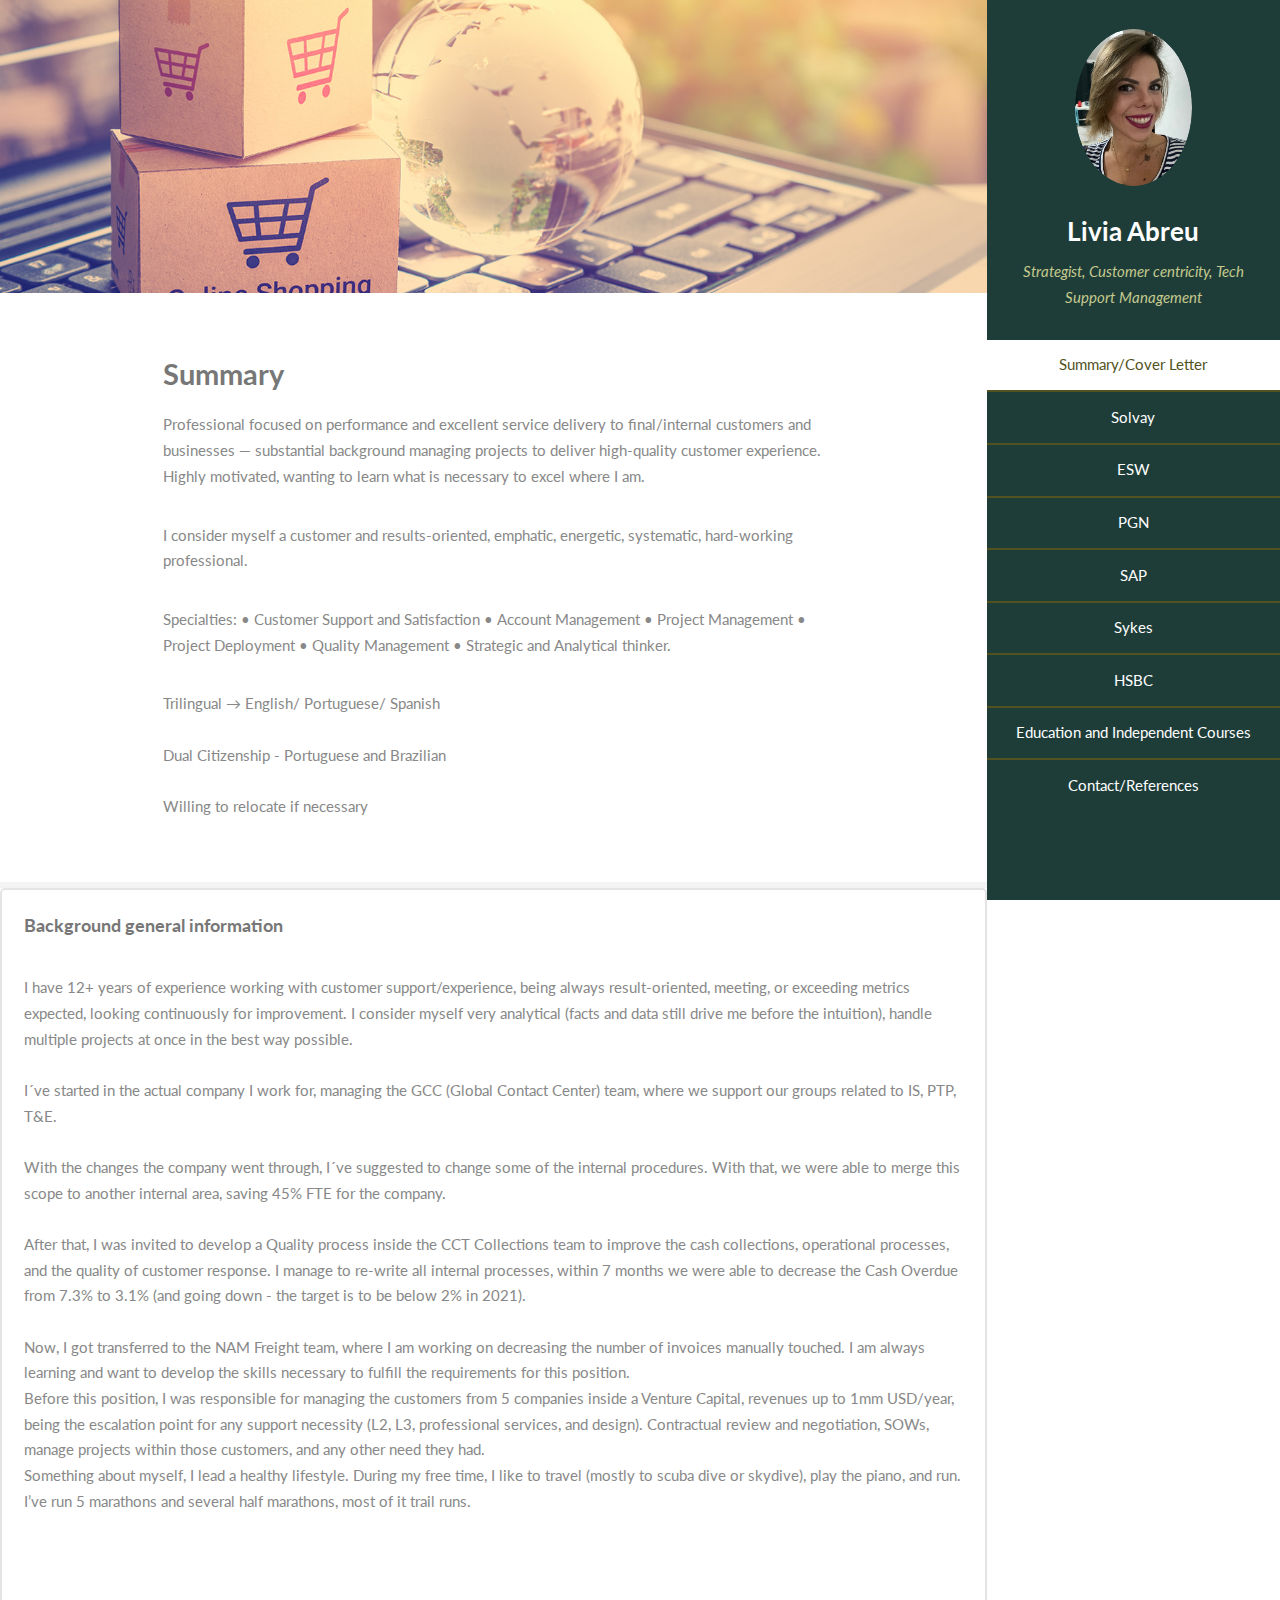
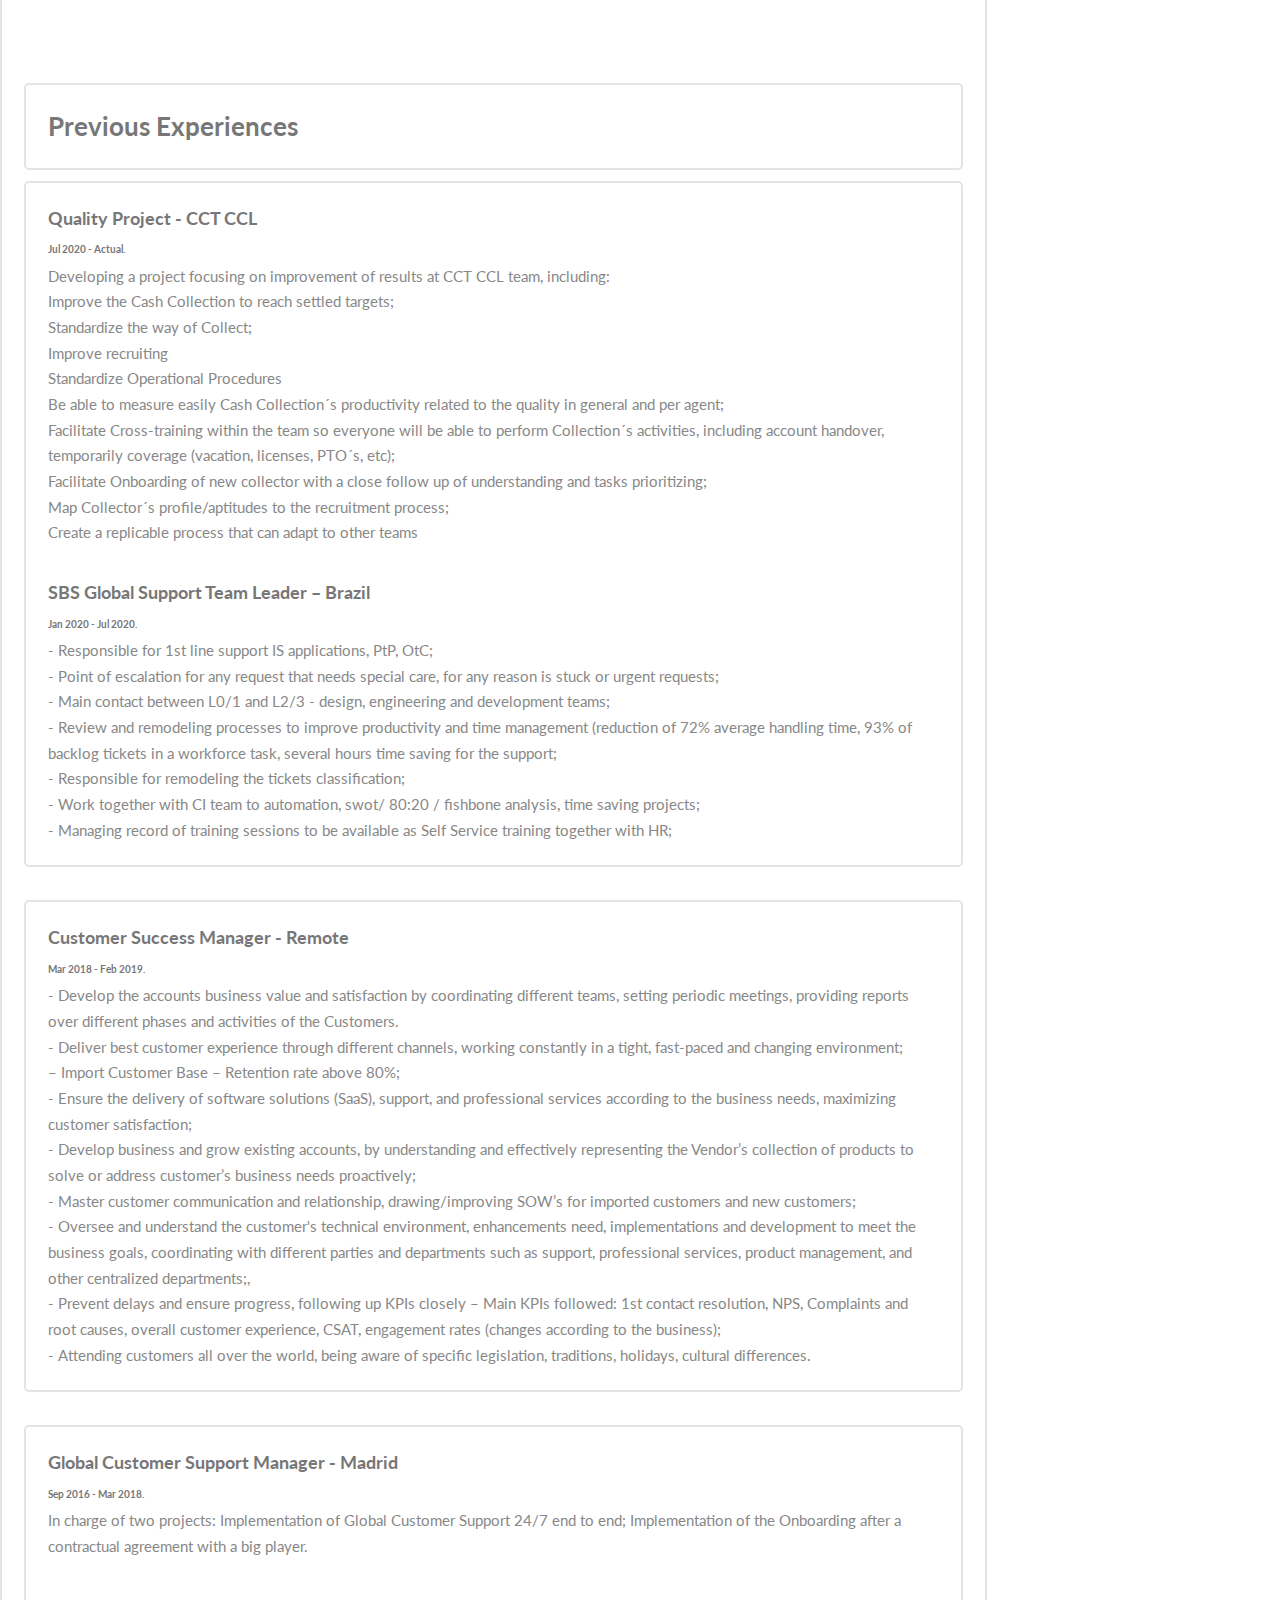
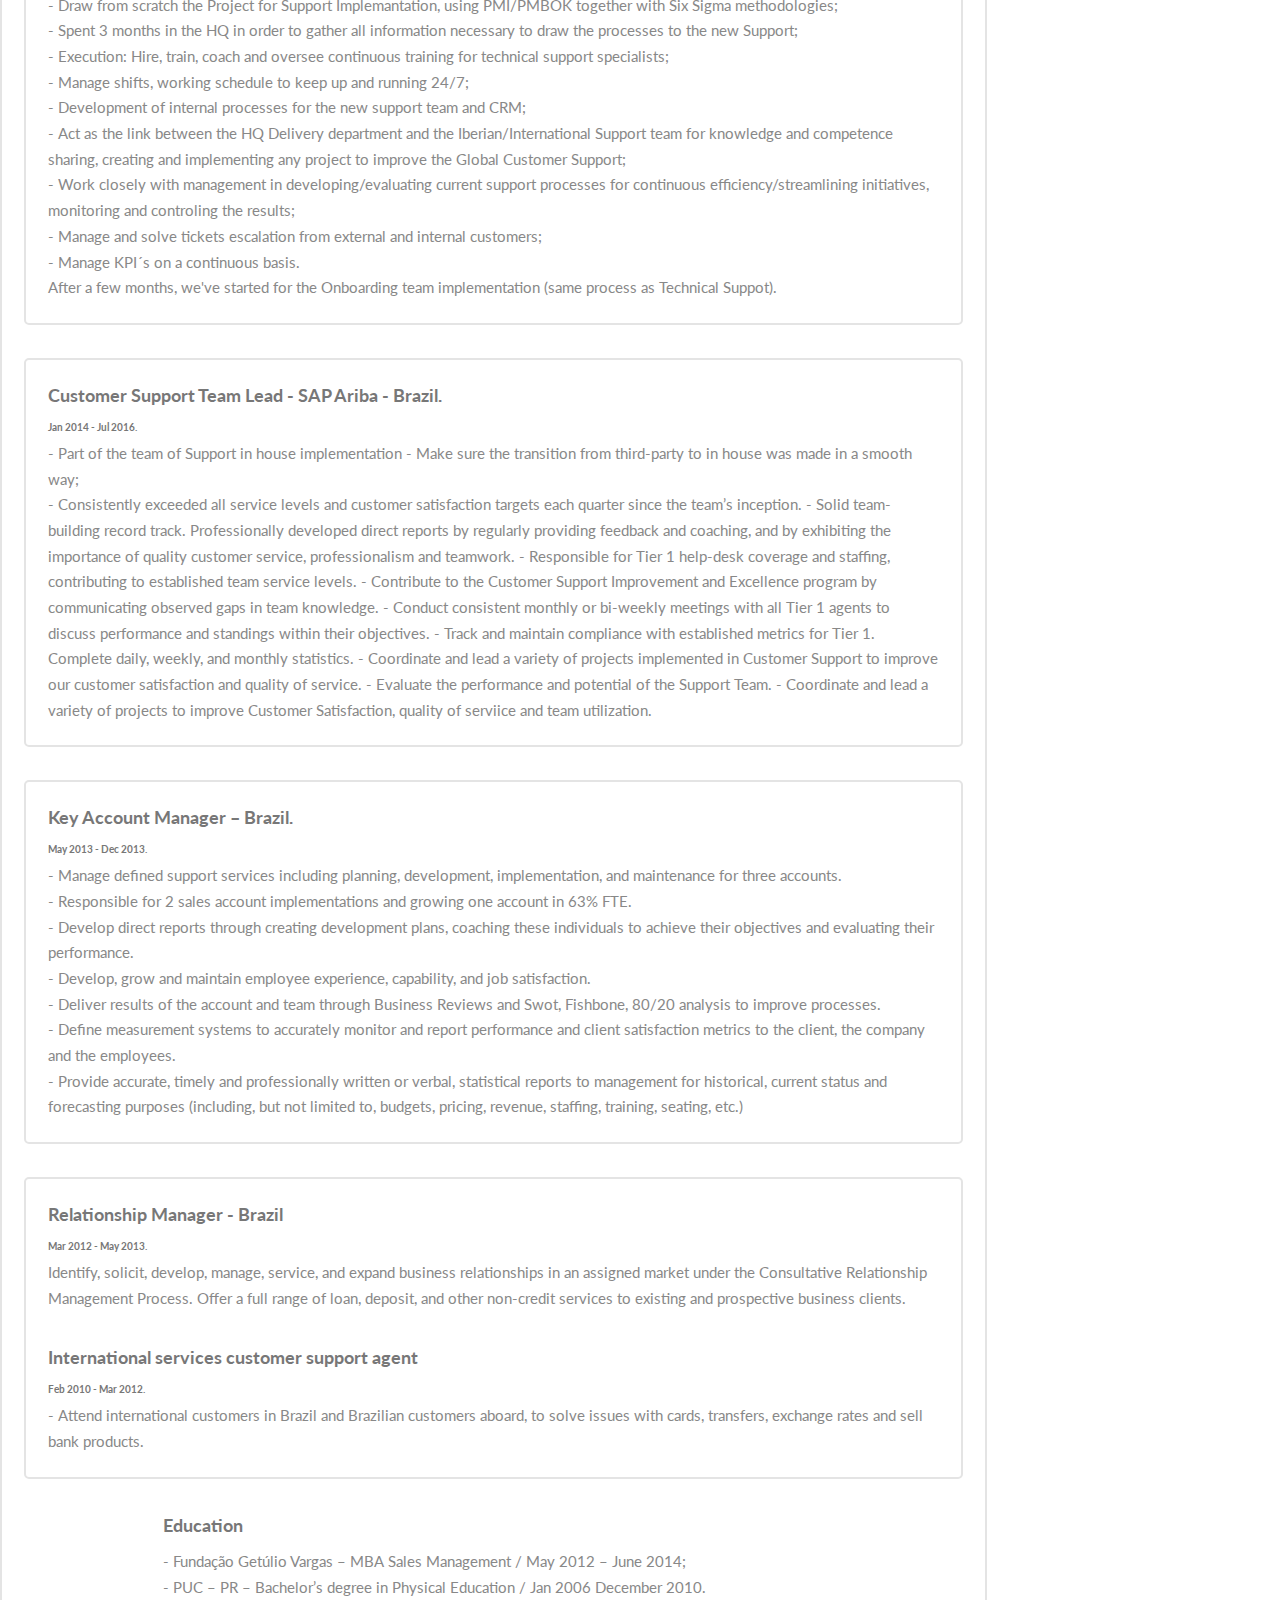
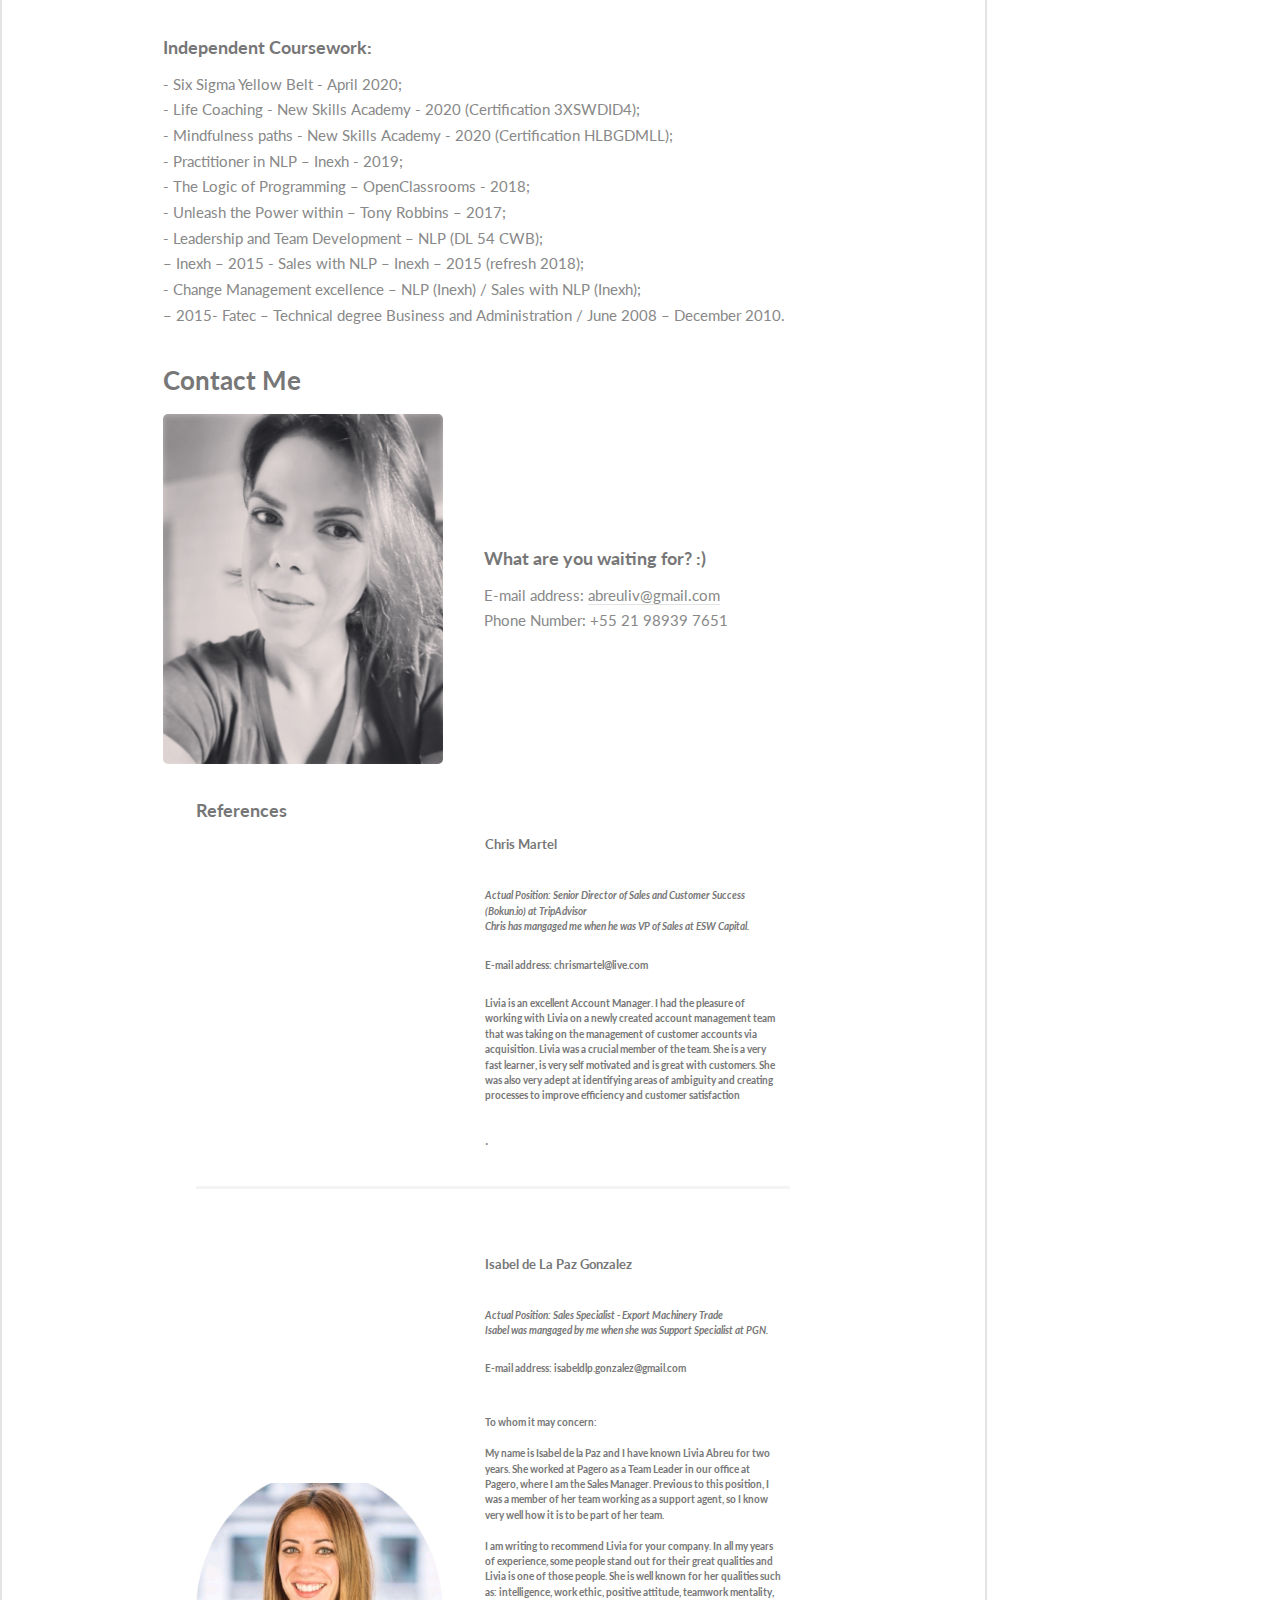
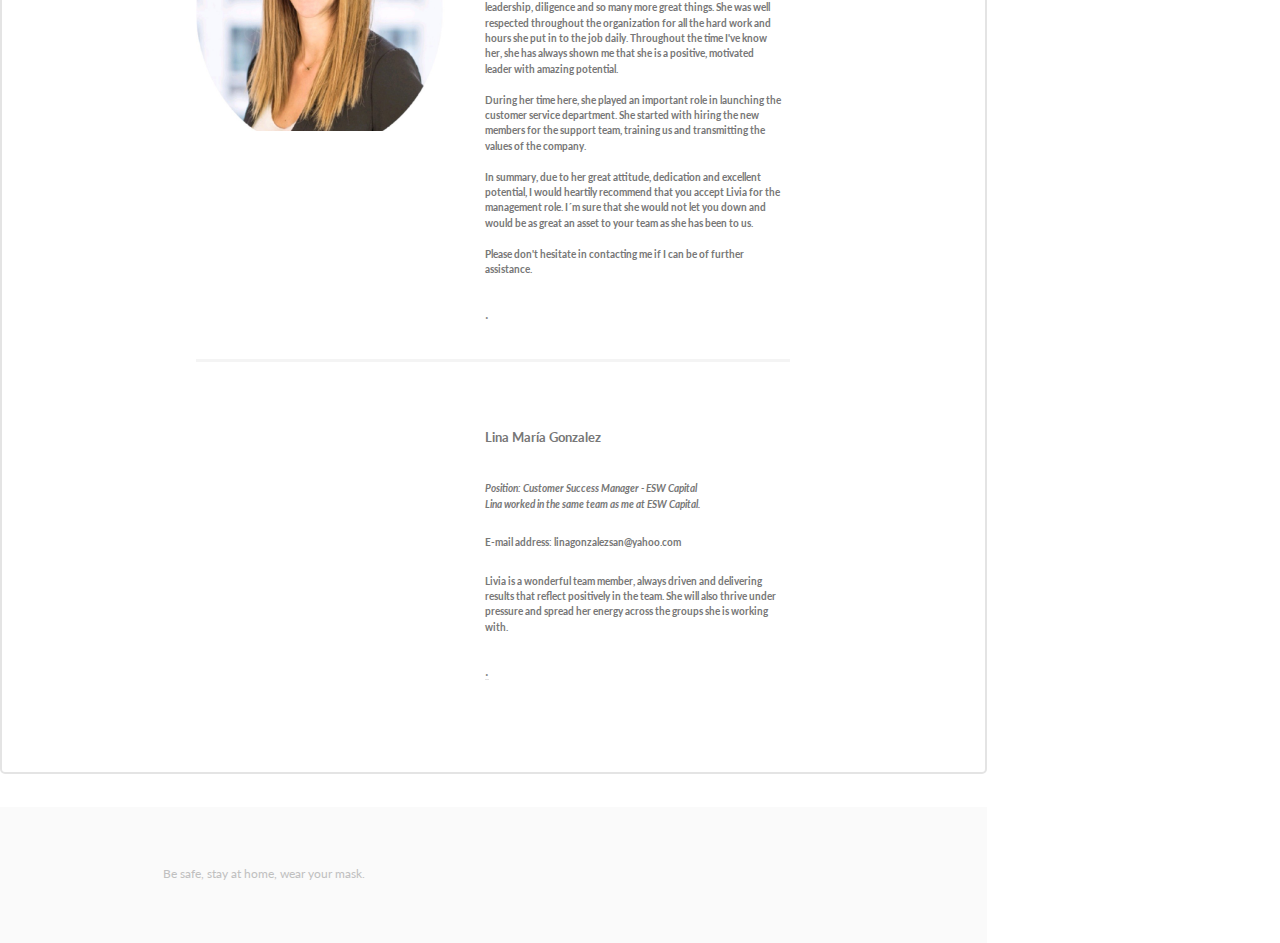
==== index.html @ fe6b2a2a "Update index.html" ====
<!DOCTYPE HTML>
<html>
	<head>
		<title>Professional Profile - Livia Abreu</title>
		<meta charset="utf-8" />
		<meta name="viewport" content="width=device-width, initial-scale=1, user-scalable=no" />
		<link rel="stylesheet" href="assets/css/main.css" />
	</head>
	<body class="is-preload">
		
		<!-- Header -->
			<section id="header">
				<header>
					<span class="image avatar"><img src="images/Livia3.jpg" alt="" /></span>
					<h1 id="logo"><a href="#">Livia Abreu</a></h1>
					<p>Strategist, Customer centricity, Tech Support Management</p>
				</header>
				<nav id="nav">
					<ul>
						<li><a href="#one" class="active">Summary/Cover Letter</a></li>
						<li><a href="#two"> Solvay</a></li>
						<li><a href="#three">ESW</a></li>
						<li><a href="#four">PGN</a></li>
						<li><a href="#five">SAP</a></li>
						<li><a href="#six">Sykes</a></li>
						<li><a href="#seven">HSBC</a></li>
						<li><a href="#eight">Education and Independent Courses</a></li>
						<li><a href="#nine">Contact/References</a></li>
					</ul>
				</nav>
				<footer>
					
				</footer>
			</section>

		<!-- Wrapper -->
			<div id="wrapper">

				<!-- Main -->
					<div id="main">

						<!-- One -->
							<section id="one">
								<div class="image main" data-position="center">
									<img src="images/onlineshopping.jpg" alt="" />
								</div>
								<div class="container">
									<header class="main">
										<h2>Summary</h2>
									</header>
									
									<p>Professional focused on performance and excellent service delivery to final/internal customers and businesses — substantial background managing projects to deliver high-quality customer experience. Highly motivated, wanting to learn what is necessary to excel where I am.</p>
									<p>I consider myself a customer and results-oriented, emphatic, energetic, systematic, hard-working professional.</p>
									<p>Specialties: • Customer Support and Satisfaction • Account Management • Project Management • Project Deployment • Quality Management • Strategic and Analytical thinker.</p>

									
									<p> Trilingual → English/ Portuguese/ Spanish <br>
									<br>Dual Citizenship - Portuguese and Brazilian</br>
									<br> Willing to relocate if necessary</br></p>
								</div>
							</section>
						
						<section id="ten">
								<div class="box">
									<h4>Background general information</h4>
																			
										<br>
										I have 12+ years of experience working with customer support/experience, being always result-oriented, meeting, or exceeding metrics expected, looking continuously for improvement. I consider myself very analytical (facts and data still drive me before the intuition), handle multiple projects at once in the best way possible. <br>
										<br>
										I´ve started in the actual company I work for, managing the GCC (Global Contact Center) team, where we support our groups related to IS, PTP, T&E. </br>
										<br> 
										With the changes the company went through, I´ve suggested to change some of the internal procedures. With that, we were able to merge this scope to another internal area, saving 45% FTE for the company. </br>
										<br>
										After that, I was invited to develop a Quality process inside the CCT Collections team to improve the cash collections, operational processes, and the quality of customer response. I manage to re-write all internal processes, within 7 months we were able to decrease the Cash Overdue from 7.3% to 3.1% (and going down - the target is to be below 2% in 2021). </br>
										<br>
										Now, I got transferred to the NAM Freight team, where I am working on decreasing the number of invoices manually touched.

										I am always learning and want to develop the skills necessary to fulfill the requirements for this position.</br>
										Before this position, I was responsible for managing the customers from 5 companies inside a Venture Capital, revenues up to 1mm USD/year, being the escalation point for any support necessity (L2, L3, professional services, and design). Contractual review and negotiation, SOWs, manage projects within those customers, and any other need they had.<br>
	
										Something about myself, I lead a healthy lifestyle. During my free time, I like to travel (mostly to scuba dive or skydive), play the piano, and run. I’ve run 5 marathons and several half marathons, most of it trail runs.<br>
										<br>
									
									<br>
									<br>
									</p>

									<br>
									</p>

									
								<div class="form">
								<header class="box">
									<h3>Previous Experiences</h3>
								</header>
								</div>

									<form method="post" action="#">
										<div class="row gtr-uniform">
											</div>

						<!-- Two -->
							<section id="two">
								<div class="box">
									<h4>Quality Project - CCT CCL</h4>
									<h6> Jul 2020 - Actual.</h6>
									Developing a project focusing on improvement of results at CCT CCL team, including:<br>
									Improve the Cash Collection to reach settled targets;<br>
									Standardize the way of Collect;<br>
									Improve recruiting <br>
									Standardize Operational Procedures<br>
									Be able to measure easily Cash Collection´s productivity related to the quality in general and per agent;<br>
									Facilitate Cross-training within the team so everyone will be able to perform Collection´s activities, including account handover, temporarily coverage (vacation, licenses, PTO´s, etc);<br>
									Facilitate Onboarding of new collector with a close follow up of understanding and tasks prioritizing;<br>
									Map Collector´s profile/aptitudes to the recruitment process;<br>
									Create a replicable process that can adapt to other teams<br>
									</p>	
									
									<h4>SBS Global Support Team Leader – Brazil</h4>
									<h6> Jan 2020 - Jul 2020.</h6>
									<p> - Responsible for 1st line support IS applications, PtP, OtC;<br>
										- Point of escalation for any request that needs special care, for any reason is stuck or urgent requests;<br>
										- Main contact between L0/1 and L2/3 - design, engineering and development teams;<br>
										- Review and remodeling processes to improve productivity and time management (reduction of 72% average handling time, 93% of backlog tickets in a workforce task, several hours time saving for the support;<br>
										- Responsible for remodeling the tickets classification;<br>
										- Work together with CI team to automation, swot/ 80:20 / fishbone analysis, time saving projects;<br>
										- Managing record of training sessions to be available as Self Service training together with HR;
									</p>	
								</div>
							</section>

						<!-- Three -->
							<section id="three">
								<div class="box">
									<h4>Customer Success Manager - Remote</h4>
									<h6> Mar 2018 - Feb 2019.</h6>
									<p> - Develop the accounts business value and satisfaction by coordinating different teams, setting periodic meetings, providing reports over different phases and activities of the Customers.<br>
										- Deliver best customer experience through different channels, working constantly in a tight, fast-paced and changing environment; <br>
										– Import Customer Base – Retention rate above 80%;<br>
										- Ensure the delivery of software solutions (SaaS), support, and professional services according to the business needs, maximizing customer satisfaction;<br>
										- Develop business and grow existing accounts, by understanding and effectively representing the Vendor’s collection of products to solve or address customer’s business needs proactively;<br>
										- Master customer communication and relationship, drawing/improving SOW’s for imported customers and new customers; <br>
										- Oversee and understand the customer's technical environment, enhancements need, implementations and development to meet the business goals, coordinating with different parties and departments such as support, professional services, product management, and other centralized departments;,<br>
										- Prevent delays and ensure progress, following up KPIs closely – Main KPIs followed: 1st contact resolution, NPS, Complaints and root causes, overall customer experience, CSAT, engagement rates (changes according to the business);<br>
										- Attending customers all over the world, being aware of specific legislation, traditions, holidays, cultural differences.</p>
								</div>
							</section>

						<!-- four -->
							<section id="four">
								<div class="box">
									<h4>Global Customer Support Manager - Madrid</h4>
									<h6> Sep 2016 - Mar 2018.</h6>
									<p>In charge of two projects: Implementation of Global Customer Support 24/7 end to end; Implementation of the Onboarding after a contractual agreement with a big player.</p>
									<p>- Draw from scratch the Project for Support Implemantation, using PMI/PMBOK together with Six Sigma methodologies;<br>
										- Spent 3 months in the HQ in order to gather all information necessary to draw the processes to the new Support;<br>
										- Execution: Hire, train, coach and oversee continuous training for technical support specialists;<br>
										- Manage shifts, working schedule to keep up and running 24/7;<br>
										- Development of internal processes for the new support team and CRM;<br>
										- Act as the link between the HQ Delivery department and the Iberian/International Support team for knowledge and competence sharing, creating and implementing any project to improve the Global Customer Support;<br>
										- Work closely with management in developing/evaluating current support processes for continuous efficiency/streamlining initiatives, monitoring and controling the results;<br>
										- Manage and solve tickets escalation from external and internal customers;<br>
										- Manage KPI´s on a continuous basis.<br>
										After a few months, we've started for the Onboarding team implementation (same process as Technical Suppot).</p>
								</div>
							</section>

						<!-- Five -->
							<section id="five">
								<div class="box">
									<h4>Customer Support Team Lead - SAP Ariba - Brazil.</h4>
									<h6> Jan 2014 - Jul 2016.</h6>
									<p> - Part of the team of Support in house implementation - Make sure the transition from third-party to in house was made in a smooth way; <br>
										- Consistently exceeded all service levels and customer satisfaction targets each quarter since the team’s inception.
										- Solid team-building record track. Professionally developed direct reports by regularly providing feedback and coaching, and by exhibiting the importance of quality customer service, professionalism and teamwork.
										- Responsible for Tier 1 help-desk coverage and staffing, contributing to established team service levels.
										- Contribute to the Customer Support Improvement and Excellence program by communicating observed gaps in team knowledge.
										- Conduct consistent monthly or bi-weekly meetings with all Tier 1 agents to discuss performance and standings within their objectives.
										- Track and maintain compliance with established metrics for Tier 1. Complete daily, weekly, and monthly statistics.
										- Coordinate and lead a variety of projects implemented in Customer Support to improve our customer satisfaction and quality of service.
										- Evaluate the performance and potential of the Support Team. 
										- Coordinate and lead a variety of projects to improve Customer Satisfaction, quality of serviice and team utilization.
									</p>
								</div>
							</section>
						<!-- Six -->
							<section id="six">
								<div class="box">
									<h4>Key Account Manager – Brazil.</h4>
									<h6> May 2013 - Dec 2013.</h6>
									<p> - Manage defined support services including planning, development, implementation, and maintenance for three accounts.<br>
										- Responsible for 2 sales account implementations and growing one account in 63% FTE.<br>
										- Develop direct reports through creating development plans, coaching these individuals to achieve their objectives and evaluating their performance.<br>
										- Develop, grow and maintain employee experience, capability, and job satisfaction.<br>
										- Deliver results of the account and team through Business Reviews and Swot, Fishbone, 80/20 analysis to improve processes.<br>
										- Define measurement systems to accurately monitor and report performance and client satisfaction metrics to the client, the company and the employees.<br>
										- Provide accurate, timely and professionally written or verbal, statistical reports to management for historical, current status and forecasting purposes (including, but not limited to, budgets, pricing, revenue, staffing, training, seating, etc.)</p>
								</div>
							</section>
						<!-- Seven -->
							<section id="seven">
								<div class="box">
									<h4>Relationship Manager - Brazil</h4>
									<h6> Mar 2012 - May 2013.</h6>
									<p> Identify, solicit, develop, manage, service, and expand business relationships in an assigned market under the Consultative Relationship Management Process. Offer a full range of loan, deposit, and other non-credit services to existing and prospective business clients.</p>
									<h4>International services customer support agent</h4>
									<h6> Feb 2010 - Mar 2012.</h6>
									<p> - Attend international customers in Brazil and Brazilian customers aboard, to solve issues with cards, transfers, exchange rates and sell bank products.</p>
							
							</section>

						<!-- Eight -->
							<section id="eight">
								<div class="container">
									<h4>Education</h4>
									<p> 
										- Fundação Getúlio Vargas – MBA Sales Management / May 2012 – June 2014;<br>
										- PUC – PR – Bachelor’s degree in Physical Education / Jan 2006 December 2010.</p>
									<h4>Independent Coursework:</h4>
										- Six Sigma Yellow Belt - April 2020;<br>
										- Life Coaching - New Skills Academy - 2020 (Certification 3XSWDID4);<br>
										- Mindfulness paths - New Skills Academy - 2020 (Certification HLBGDMLL);<br>
										- Practitioner in NLP – Inexh - 2019;<br>
										- The Logic of Programming – OpenClassrooms - 2018;<br>
										- Unleash the Power within – Tony Robbins – 2017; <br>
										- Leadership and Team Development – NLP (DL 54 CWB); <br>
										– Inexh – 2015 - Sales with NLP – Inexh – 2015 (refresh 2018);<br>
										- Change Management excellence – NLP (Inexh) / Sales with NLP (Inexh); <br>
										– 2015- Fatec – Technical degree Business and Administration / June 2008 – December 2010. </p>
								</div>
							</section>
						<!-- Nine -->
							<section id="nine">
							<div class="container">
					
									<h3>Contact Me</h3>

							<div class="features">
								<article>
								<a href="#" class="image"><img src="images/Livia.jpg" alt="" /></a>
								<div class="inner">
								<h4>What are you waiting for? :)</h4>
								<p>E-mail address: <a href="mailto:abreuliv@gmail.com">abreuliv@gmail.com</a><br>
								Phone Number: +55 21 98939 7651<br>
								</p>
												
								</div> 
													
							<div class="container">				
								<div class="features">	
										<article>
										
										</article>
											<h4>References</h4>

											<a href="#" class="image"><img src="images/Chris.jpg" alt="" /></a>
											<div class="inner">
												<h5>Chris Martel</h5>
												<br><h6><i> Actual Position: Senior Director of Sales and Customer Success (Bokun.io) at TripAdvisor</br>
												<p>Chris has mangaged me when he was VP of Sales at ESW Capital. </i></p>
												<p>E-mail address: <a href="mailto:chrismartel@live.com">chrismartel@live.com</a><br>
												<p> Livia is an excellent Account Manager. I had the pleasure of working with Livia on a newly created account management team that was taking on the management of customer accounts via acquisition. Livia was a crucial member of the team. She is a very fast learner, is very self motivated and is great with customers. She was also very adept at identifying areas of ambiguity and creating processes to improve efficiency and customer satisfaction </h6>.</p>
												</h6></p>
								</div>
						
								<article>
										
										</article>
											<a href="#" class="image"><img src="images/Isa.jpg" alt="" /></a>
											<div class="inner">
												<h5>Isabel de La Paz Gonzalez</h5>
												<br><h6><i> Actual Position: Sales Specialist - Export Machinery Trade</br>
												<p>Isabel was mangaged by me when she was Support Specialist at PGN. </i></p>
												<p>E-mail address: <a href="mailto:isabeldlp.gonzalez@gmail.com">isabeldlp.gonzalez@gmail.com</a><br>
													<br><p>To whom it may concern:</br>

<br>My name is Isabel de la Paz and I have known Livia Abreu for two years. She worked at Pagero as a Team Leader in our office at Pagero, where I am the Sales Manager. Previous to this position, I was a member of her team working as a support agent, so I know very well how it is to be part of her team.</br>

<br>I am writing to recommend Livia for your company. In all my years of experience, some people stand out for their great qualities and Livia is one of those people. She is well known for her qualities such as: intelligence, work ethic, positive attitude, teamwork mentality, leadership, diligence and so many more great things. She was well respected throughout the organization for all the hard work and hours she put in to the job daily. Throughout the time I've know her, she has always shown me that she is a positive, motivated leader with amazing potential.</br>

<br>During her time here, she played an important role in launching the customer service department. She started with hiring the new members for the support team, training us and transmitting the values of the company.</br>

<br>In summary, due to her great attitude, dedication and excellent potential, I would heartily recommend that you accept Livia for the management role. I´m sure that she would not let you down and would be as great an asset to your team as she has been to us.</br>

<br>Please don't hesitate in contacting me if I can be of further assistance.</br></h6>.</p>
												</h6></p>
								</div>
						
						
						<article>
										
										</article>
											<a href="#" class="image"><img src="images/Lina.jpg" alt="" /></a>
											<div class="inner">
												<h5>Lina María Gonzalez</h5>
												<br><h6><i>Position: Customer Success Manager - ESW Capital</br>
												<p>Lina worked in the same team as me at ESW Capital. </i></p>
												<p>E-mail address: <a href="mailto:linagonzalezsan@yahoo.com">linagonzalezsan@yahoo.com<br>
												<p> Livia is a wonderful team member, always driven and delivering results that reflect positively in the team. She will also thrive under pressure and spread her energy across the groups she is working with.</h6>.</p>
												</h6></p>
								</div>
						<!-- Five -->
							<!--
								<section id="five">
									<div class="container">
										<h3>Elements</h3>

										<section>
											<h4>Text</h4>
											<p>This is <b>bold</b> and this is <strong>strong</strong>. This is <i>italic</i> and this is <em>emphasized</em>.
											This is <sup>superscript</sup> text and this is <sub>subscript</sub> text.
											This is <u>underlined</u> and this is code: <code>for (;;) { ... }</code>. Finally, <a href="#">this is a link</a>.</p>
											<hr />
											<header>
											<h4>Heading with a Subtitle</h4>
											<p>Lorem ipsum dolor sit amet nullam id egestas urna aliquam</p>
										</header>
										<p>Nunc lacinia ante nunc ac lobortis. Interdum adipiscing gravida odio porttitor sem non mi integer non faucibus ornare mi ut ante amet placerat aliquet. Volutpat eu sed ante lacinia sapien lorem accumsan varius montes viverra nibh in adipiscing blandit tempus accumsan.</p>
										<header>
											<h5>Heading with a Subtitle</h5>
											<p>Lorem ipsum dolor sit amet nullam id egestas urna aliquam</p>
										</header>
										<p>Nunc lacinia ante nunc ac lobortis. Interdum adipiscing gravida odio porttitor sem non mi integer non faucibus ornare mi ut ante amet placerat aliquet. Volutpat eu sed ante lacinia sapien lorem accumsan varius montes viverra nibh in adipiscing blandit tempus accumsan.</p>
										<hr />
										<h2>Heading Level 2</h2>
										<h3>Heading Level 3</h3>
										<h4>Heading Level 4</h4>
										<h5>Heading Level 5</h5>
										<h6>Heading Level 6</h6>
										<hr />
										<h5>Blockquote</h5>
										<blockquote>Fringilla nisl. Donec accumsan interdum nisi, quis tincidunt felis sagittis eget tempus euismod. Vestibulum ante ipsum primis in faucibus vestibulum. Blandit adipiscing eu felis iaculis volutpat ac adipiscing accumsan faucibus. Vestibulum ante ipsum primis in faucibus lorem ipsum dolor sit amet nullam adipiscing eu felis.</blockquote>
										<h5>Preformatted</h5>
										<pre><code>i = 0;
							-->
							</code></pre>
																</section>
							
															</div>
														</section>
												
							
												</div>
							
											<!-- Footer -->
												<section id="footer">
													<div class="container">
														<ul class="copyright">
															<li>Be safe, stay at home, wear your mask.</li>
														</ul>
													</div>
												</section>
							
										</div>
							
									<!-- Scripts -->
										<script src="assets/js/jquery.min.js"></script>
										<script src="assets/js/jquery.scrollex.min.js"></script>
										<script src="assets/js/jquery.scrolly.min.js"></script>
										<script src="assets/js/browser.min.js"></script>
										<script src="assets/js/breakpoints.min.js"></script>
										<script src="assets/js/util.js"></script>
										<script src="assets/js/main.js"></script>
							
								</body>
							</html>
---- assets/css/main.css ----
@import url("fontawesome-all.min.css");
@import url("https://fonts.googleapis.com/css?family=Lato:400,400italic,700,700italic|Source+Code+Pro:400");

/*
	Read Only by HTML5 UP
	html5up.net | @ajlkn
	Free for personal and commercial use under the CCA 3.0 license (html5up.net/license)
*/

html, body, div, span, applet, object,
iframe, h1, h2, h3, h4, h5, h6, p, blockquote,
pre, a, abbr, acronym, address, big, cite,
code, del, dfn, em, img, ins, kbd, q, s, samp,
small, strike, strong, sub, sup, tt, var, b,
u, i, center, dl, dt, dd, ol, ul, li, fieldset,
form, label, legend, table, caption, tbody,
tfoot, thead, tr, th, td, article, aside,
canvas, details, embed, figure, figcaption,
footer, header, hgroup, menu, nav, output, ruby,
section, summary, time, mark, audio, video {
	margin: 0;
	padding: 0;
	border: 0;
	font-size: 100%;
	font: inherit;
	vertical-align: baseline;}

article, aside, details, figcaption, figure,
footer, header, hgroup, menu, nav, section {
	display: block;}

body {
	line-height: 1;
}

ol, ul {
	list-style: none;
}

blockquote, q {
	quotes: none;
}

	blockquote:before, blockquote:after, q:before, q:after {
		content: '';
		content: none;
	}

table {
	border-collapse: collapse;
	border-spacing: 0;
}

body {
	-webkit-text-size-adjust: none;
}

mark {
	background-color: transparent;
	color: inherit;
}

input::-moz-focus-inner {
	border: 0;
	padding: 0;
}

input, select, textarea {
	-moz-appearance: none;
	-webkit-appearance: none;
	-ms-appearance: none;
	appearance: none;
}

/* Basic */

	html {
		box-sizing: border-box;
	}

	*, *:before, *:after {
		box-sizing: inherit;
	}

	body {
		background: #fff;
	}

		body.is-preload *, body.is-preload *:before, body.is-preload *:after {
			-moz-animation: none !important;
			-webkit-animation: none !important;
			-ms-animation: none !important;
			animation: none !important;
			-moz-transition: none !important;
			-webkit-transition: none !important;
			-ms-transition: none !important;
			transition: none !important;
		}

	body, input, select, textarea {
		color: #888;
		font-family: "Lato", sans-serif;
		font-size: 16pt;
		font-weight: 400;
		line-height: 1.75em;
	}

	a {
		-moz-transition: color 0.2s ease-in-out, border-color 0.2s ease-in-out;
		-webkit-transition: color 0.2s ease-in-out, border-color 0.2s ease-in-out;
		-ms-transition: color 0.2s ease-in-out, border-color 0.2s ease-in-out;
		transition: color 0.2s ease-in-out, border-color 0.2s ease-in-out;
		border-bottom: solid 1px #e4e4e4;
		color: inherit;
		text-decoration: none;
	}

		a:hover {
			border-bottom-color: transparent;
			color: #4acaa8 !important;
		}

	strong, b {
		color: #777;
		font-weight: 700;
	}

	em, i {
		font-style: italic;
	}

	p {
		margin: 0 0 2.25em 0;
	}

	h1, h2, h3, h4, h5, h6 {
		color: #777;
		font-weight: 700;
		line-height: 1em;
		margin: 0 0 0.5625em 0;
	}

		h1 a, h2 a, h3 a, h4 a, h5 a, h6 a {
			border: 0;
			color: inherit;
			text-decoration: none;
		}

	h2 {
		font-size: 2em;
		line-height: 1.5em;
	}

	h3 {
		font-size: 1.75em;
		line-height: 1.5em;
	}

	h4 {
		font-size: 1.25em;
		line-height: 1.5em;
	}

	h5 {
		font-size: 0.9em;
		line-height: 1.5em;
	}

	h6 {
		font-size: 0.7em;
		line-height: 1.5em;
	}

	sub {
		font-size: 0.8em;
		position: relative;
		top: 0.5em;
	}

	sup {
		font-size: 0.8em;
		position: relative;
		top: -0.5em;
	}

	hr {
		border: 0;
		border-bottom: solid 2px #f4f4f4;
		margin: 2.25em 0;
	}

		hr.major {
			margin: 3.375em 0;
		}

	blockquote {
		border-left: solid 8px #e4e4e4;
		font-style: italic;
		margin: 0 0 2.25em 0;
		padding: 0.5em 0 0.5em 2em;
	}

	code {
		background: #555;
		border-radius: 5px;
		color: #fff;
		font-family: "Source Code Pro", monospace;
		font-size: 0.9em;
		margin: 0 0.25em;
		padding: 0.25em 0.65em;
	}

	pre {
		font-family: "Source Code Pro", monospace;
		font-size: 0.9em;
		margin: 0 0 2.25em 0;
	}

		pre code {
			-webkit-overflow-scrolling: touch;
			display: block;
			line-height: 1.5em;
			overflow-x: auto;
			padding: 1em 1.5em;
		}

	.align-left {
		text-align: left;
	}

	.align-center {
		text-align: center;
	}

	.align-right {
		text-align: right;
	}

/* Row */

	.row {
		display: flex;
		flex-wrap: wrap;
		box-sizing: border-box;
		align-items: stretch;
	}

		.row > * {
			box-sizing: border-box;
		}

		.row.gtr-uniform > * > :last-child {
			margin-bottom: 0;
		}

		.row.aln-left {
			justify-content: flex-start;
		}

		.row.aln-center {
			justify-content: center;
		}

		.row.aln-right {
			justify-content: flex-end;
		}

		.row.aln-top {
			align-items: flex-start;
		}

		.row.aln-middle {
			align-items: center;
		}

		.row.aln-bottom {
			align-items: flex-end;
		}

		.row > .imp {
			order: -1;
		}

		.row > .col-1 {
			width: 8.33333%;
		}

		.row > .off-1 {
			margin-left: 8.33333%;
		}

		.row > .col-2 {
			width: 16.66667%;
		}

		.row > .off-2 {
			margin-left: 16.66667%;
		}

		.row > .col-3 {
			width: 25%;
		}

		.row > .off-3 {
			margin-left: 25%;
		}

		.row > .col-4 {
			width: 33.33333%;
		}

		.row > .off-4 {
			margin-left: 33.33333%;
		}

		.row > .col-5 {
			width: 41.66667%;
		}

		.row > .off-5 {
			margin-left: 41.66667%;
		}

		.row > .col-6 {
			width: 50%;
		}

		.row > .off-6 {
			margin-left: 50%;
		}

		.row > .col-7 {
			width: 58.33333%;
		}

		.row > .off-7 {
			margin-left: 58.33333%;
		}

		.row > .col-8 {
			width: 66.66667%;
		}

		.row > .off-8 {
			margin-left: 66.66667%;
		}

		.row > .col-9 {
			width: 75%;
		}

		.row > .off-9 {
			margin-left: 75%;
		}

		.row > .col-10 {
			width: 83.33333%;
		}

		.row > .off-10 {
			margin-left: 83.33333%;
		}

		.row > .col-11 {
			width: 91.66667%;
		}

		.row > .off-11 {
			margin-left: 91.66667%;
		}

		.row > .col-12 {
			width: 100%;
		}

		.row > .off-12 {
			margin-left: 100%;
		}

		.row.gtr-0 {
			margin-top: 0;
			margin-left: 0em;
		}

			.row.gtr-0 > * {
				padding: 0 0 0 0em;
			}

			.row.gtr-0.gtr-uniform {
				margin-top: 0em;
			}

				.row.gtr-0.gtr-uniform > * {
					padding-top: 0em;
				}

		.row.gtr-25 {
			margin-top: 0;
			margin-left: -0.5em;
		}

			.row.gtr-25 > * {
				padding: 0 0 0 0.5em;
			}

			.row.gtr-25.gtr-uniform {
				margin-top: -0.5em;
			}

				.row.gtr-25.gtr-uniform > * {
					padding-top: 0.5em;
				}

		.row.gtr-50 {
			margin-top: 0;
			margin-left: -1em;
		}

			.row.gtr-50 > * {
				padding: 0 0 0 1em;
			}

			.row.gtr-50.gtr-uniform {
				margin-top: -1em;
			}

				.row.gtr-50.gtr-uniform > * {
					padding-top: 1em;
				}

		.row {
			margin-top: 0;
			margin-left: -2em;
		}

			.row > * {
				padding: 0 0 0 2em;
			}

			.row.gtr-uniform {
				margin-top: -2em;
			}

				.row.gtr-uniform > * {
					padding-top: 2em;
				}

		.row.gtr-150 {
			margin-top: 0;
			margin-left: -3em;
		}

			.row.gtr-150 > * {
				padding: 0 0 0 3em;
			}

			.row.gtr-150.gtr-uniform {
				margin-top: -3em;
			}

				.row.gtr-150.gtr-uniform > * {
					padding-top: 3em;
				}

		.row.gtr-200 {
			margin-top: 0;
			margin-left: -4em;
		}

			.row.gtr-200 > * {
				padding: 0 0 0 4em;
			}

			.row.gtr-200.gtr-uniform {
				margin-top: -4em;
			}

				.row.gtr-200.gtr-uniform > * {
					padding-top: 4em;
				}

		@media screen and (max-width: 1680px) {

			.row {
				display: flex;
				flex-wrap: wrap;
				box-sizing: border-box;
				align-items: stretch;
			}

				.row > * {
					box-sizing: border-box;
				}

				.row.gtr-uniform > * > :last-child {
					margin-bottom: 0;
				}

				.row.aln-left {
					justify-content: flex-start;
				}

				.row.aln-center {
					justify-content: center;
				}

				.row.aln-right {
					justify-content: flex-end;
				}

				.row.aln-top {
					align-items: flex-start;
				}

				.row.aln-middle {
					align-items: center;
				}

				.row.aln-bottom {
					align-items: flex-end;
				}

				.row > .imp-xlarge {
					order: -1;
				}

				.row > .col-1-xlarge {
					width: 8.33333%;
				}

				.row > .off-1-xlarge {
					margin-left: 8.33333%;
				}

				.row > .col-2-xlarge {
					width: 16.66667%;
				}

				.row > .off-2-xlarge {
					margin-left: 16.66667%;
				}

				.row > .col-3-xlarge {
					width: 25%;
				}

				.row > .off-3-xlarge {
					margin-left: 25%;
				}

				.row > .col-4-xlarge {
					width: 33.33333%;
				}

				.row > .off-4-xlarge {
					margin-left: 33.33333%;
				}

				.row > .col-5-xlarge {
					width: 41.66667%;
				}

				.row > .off-5-xlarge {
					margin-left: 41.66667%;
				}

				.row > .col-6-xlarge {
					width: 50%;
				}

				.row > .off-6-xlarge {
					margin-left: 50%;
				}

				.row > .col-7-xlarge {
					width: 58.33333%;
				}

				.row > .off-7-xlarge {
					margin-left: 58.33333%;
				}

				.row > .col-8-xlarge {
					width: 66.66667%;
				}

				.row > .off-8-xlarge {
					margin-left: 66.66667%;
				}

				.row > .col-9-xlarge {
					width: 75%;
				}

				.row > .off-9-xlarge {
					margin-left: 75%;
				}

				.row > .col-10-xlarge {
					width: 83.33333%;
				}

				.row > .off-10-xlarge {
					margin-left: 83.33333%;
				}

				.row > .col-11-xlarge {
					width: 91.66667%;
				}

				.row > .off-11-xlarge {
					margin-left: 91.66667%;
				}

				.row > .col-12-xlarge {
					width: 100%;
				}

				.row > .off-12-xlarge {
					margin-left: 100%;
				}

				.row.gtr-0 {
					margin-top: 0;
					margin-left: 0em;
				}

					.row.gtr-0 > * {
						padding: 0 0 0 0em;
					}

					.row.gtr-0.gtr-uniform {
						margin-top: 0em;
					}

						.row.gtr-0.gtr-uniform > * {
							padding-top: 0em;
						}

				.row.gtr-25 {
					margin-top: 0;
					margin-left: -0.5em;
				}

					.row.gtr-25 > * {
						padding: 0 0 0 0.5em;
					}

					.row.gtr-25.gtr-uniform {
						margin-top: -0.5em;
					}

						.row.gtr-25.gtr-uniform > * {
							padding-top: 0.5em;
						}

				.row.gtr-50 {
					margin-top: 0;
					margin-left: -1em;
				}

					.row.gtr-50 > * {
						padding: 0 0 0 1em;
					}

					.row.gtr-50.gtr-uniform {
						margin-top: -1em;
					}

						.row.gtr-50.gtr-uniform > * {
							padding-top: 1em;
						}

				.row {
					margin-top: 0;
					margin-left: -2em;
				}

					.row > * {
						padding: 0 0 0 2em;
					}

					.row.gtr-uniform {
						margin-top: -2em;
					}

						.row.gtr-uniform > * {
							padding-top: 2em;
						}

				.row.gtr-150 {
					margin-top: 0;
					margin-left: -3em;
				}

					.row.gtr-150 > * {
						padding: 0 0 0 3em;
					}

					.row.gtr-150.gtr-uniform {
						margin-top: -3em;
					}

						.row.gtr-150.gtr-uniform > * {
							padding-top: 3em;
						}

				.row.gtr-200 {
					margin-top: 0;
					margin-left: -4em;
				}

					.row.gtr-200 > * {
						padding: 0 0 0 4em;
					}

					.row.gtr-200.gtr-uniform {
						margin-top: -4em;
					}

						.row.gtr-200.gtr-uniform > * {
							padding-top: 4em;
						}

		}

		@media screen and (max-width: 1280px) {

			.row {
				display: flex;
				flex-wrap: wrap;
				box-sizing: border-box;
				align-items: stretch;
			}

				.row > * {
					box-sizing: border-box;
				}

				.row.gtr-uniform > * > :last-child {
					margin-bottom: 0;
				}

				.row.aln-left {
					justify-content: flex-start;
				}

				.row.aln-center {
					justify-content: center;
				}

				.row.aln-right {
					justify-content: flex-end;
				}

				.row.aln-top {
					align-items: flex-start;
				}

				.row.aln-middle {
					align-items: center;
				}

				.row.aln-bottom {
					align-items: flex-end;
				}

				.row > .imp-large {
					order: -1;
				}

				.row > .col-1-large {
					width: 8.33333%;
				}

				.row > .off-1-large {
					margin-left: 8.33333%;
				}

				.row > .col-2-large {
					width: 16.66667%;
				}

				.row > .off-2-large {
					margin-left: 16.66667%;
				}

				.row > .col-3-large {
					width: 25%;
				}

				.row > .off-3-large {
					margin-left: 25%;
				}

				.row > .col-4-large {
					width: 33.33333%;
				}

				.row > .off-4-large {
					margin-left: 33.33333%;
				}

				.row > .col-5-large {
					width: 41.66667%;
				}

				.row > .off-5-large {
					margin-left: 41.66667%;
				}

				.row > .col-6-large {
					width: 50%;
				}

				.row > .off-6-large {
					margin-left: 50%;
				}

				.row > .col-7-large {
					width: 58.33333%;
				}

				.row > .off-7-large {
					margin-left: 58.33333%;
				}

				.row > .col-8-large {
					width: 66.66667%;
				}

				.row > .off-8-large {
					margin-left: 66.66667%;
				}

				.row > .col-9-large {
					width: 75%;
				}

				.row > .off-9-large {
					margin-left: 75%;
				}

				.row > .col-10-large {
					width: 83.33333%;
				}

				.row > .off-10-large {
					margin-left: 83.33333%;
				}

				.row > .col-11-large {
					width: 91.66667%;
				}

				.row > .off-11-large {
					margin-left: 91.66667%;
				}

				.row > .col-12-large {
					width: 100%;
				}

				.row > .off-12-large {
					margin-left: 100%;
				}

				.row.gtr-0 {
					margin-top: 0;
					margin-left: 0em;
				}

					.row.gtr-0 > * {
						padding: 0 0 0 0em;
					}

					.row.gtr-0.gtr-uniform {
						margin-top: 0em;
					}

						.row.gtr-0.gtr-uniform > * {
							padding-top: 0em;
						}

				.row.gtr-25 {
					margin-top: 0;
					margin-left: -0.375em;
				}

					.row.gtr-25 > * {
						padding: 0 0 0 0.375em;
					}

					.row.gtr-25.gtr-uniform {
						margin-top: -0.375em;
					}

						.row.gtr-25.gtr-uniform > * {
							padding-top: 0.375em;
						}

				.row.gtr-50 {
					margin-top: 0;
					margin-left: -0.75em;
				}

					.row.gtr-50 > * {
						padding: 0 0 0 0.75em;
					}

					.row.gtr-50.gtr-uniform {
						margin-top: -0.75em;
					}

						.row.gtr-50.gtr-uniform > * {
							padding-top: 0.75em;
						}

				.row {
					margin-top: 0;
					margin-left: -1.5em;
				}

					.row > * {
						padding: 0 0 0 1.5em;
					}

					.row.gtr-uniform {
						margin-top: -1.5em;
					}

						.row.gtr-uniform > * {
							padding-top: 1.5em;
						}

				.row.gtr-150 {
					margin-top: 0;
					margin-left: -2.25em;
				}

					.row.gtr-150 > * {
						padding: 0 0 0 2.25em;
					}

					.row.gtr-150.gtr-uniform {
						margin-top: -2.25em;
					}

						.row.gtr-150.gtr-uniform > * {
							padding-top: 2.25em;
						}

				.row.gtr-200 {
					margin-top: 0;
					margin-left: -3em;
				}

					.row.gtr-200 > * {
						padding: 0 0 0 3em;
					}

					.row.gtr-200.gtr-uniform {
						margin-top: -3em;
					}

						.row.gtr-200.gtr-uniform > * {
							padding-top: 3em;
						}

		}

		@media screen and (max-width: 1024px) {

			.row {
				display: flex;
				flex-wrap: wrap;
				box-sizing: border-box;
				align-items: stretch;
			}

				.row > * {
					box-sizing: border-box;
				}

				.row.gtr-uniform > * > :last-child {
					margin-bottom: 0;
				}

				.row.aln-left {
					justify-content: flex-start;
				}

				.row.aln-center {
					justify-content: center;
				}

				.row.aln-right {
					justify-content: flex-end;
				}

				.row.aln-top {
					align-items: flex-start;
				}

				.row.aln-middle {
					align-items: center;
				}

				.row.aln-bottom {
					align-items: flex-end;
				}

				.row > .imp-medium {
					order: -1;
				}

				.row > .col-1-medium {
					width: 8.33333%;
				}

				.row > .off-1-medium {
					margin-left: 8.33333%;
				}

				.row > .col-2-medium {
					width: 16.66667%;
				}

				.row > .off-2-medium {
					margin-left: 16.66667%;
				}

				.row > .col-3-medium {
					width: 25%;
				}

				.row > .off-3-medium {
					margin-left: 25%;
				}

				.row > .col-4-medium {
					width: 33.33333%;
				}

				.row > .off-4-medium {
					margin-left: 33.33333%;
				}

				.row > .col-5-medium {
					width: 41.66667%;
				}

				.row > .off-5-medium {
					margin-left: 41.66667%;
				}

				.row > .col-6-medium {
					width: 50%;
				}

				.row > .off-6-medium {
					margin-left: 50%;
				}

				.row > .col-7-medium {
					width: 58.33333%;
				}

				.row > .off-7-medium {
					margin-left: 58.33333%;
				}

				.row > .col-8-medium {
					width: 66.66667%;
				}

				.row > .off-8-medium {
					margin-left: 66.66667%;
				}

				.row > .col-9-medium {
					width: 75%;
				}

				.row > .off-9-medium {
					margin-left: 75%;
				}

				.row > .col-10-medium {
					width: 83.33333%;
				}

				.row > .off-10-medium {
					margin-left: 83.33333%;
				}

				.row > .col-11-medium {
					width: 91.66667%;
				}

				.row > .off-11-medium {
					margin-left: 91.66667%;
				}

				.row > .col-12-medium {
					width: 100%;
				}

				.row > .off-12-medium {
					margin-left: 100%;
				}

				.row.gtr-0 {
					margin-top: 0;
					margin-left: 0em;
				}

					.row.gtr-0 > * {
						padding: 0 0 0 0em;
					}

					.row.gtr-0.gtr-uniform {
						margin-top: 0em;
					}

						.row.gtr-0.gtr-uniform > * {
							padding-top: 0em;
						}

				.row.gtr-25 {
					margin-top: 0;
					margin-left: -0.375em;
				}

					.row.gtr-25 > * {
						padding: 0 0 0 0.375em;
					}

					.row.gtr-25.gtr-uniform {
						margin-top: -0.375em;
					}

						.row.gtr-25.gtr-uniform > * {
							padding-top: 0.375em;
						}

				.row.gtr-50 {
					margin-top: 0;
					margin-left: -0.75em;
				}

					.row.gtr-50 > * {
						padding: 0 0 0 0.75em;
					}

					.row.gtr-50.gtr-uniform {
						margin-top: -0.75em;
					}

						.row.gtr-50.gtr-uniform > * {
							padding-top: 0.75em;
						}

				.row {
					margin-top: 0;
					margin-left: -1.5em;
				}

					.row > * {
						padding: 0 0 0 1.5em;
					}

					.row.gtr-uniform {
						margin-top: -1.5em;
					}

						.row.gtr-uniform > * {
							padding-top: 1.5em;
						}

				.row.gtr-150 {
					margin-top: 0;
					margin-left: -2.25em;
				}

					.row.gtr-150 > * {
						padding: 0 0 0 2.25em;
					}

					.row.gtr-150.gtr-uniform {
						margin-top: -2.25em;
					}

						.row.gtr-150.gtr-uniform > * {
							padding-top: 2.25em;
						}

				.row.gtr-200 {
					margin-top: 0;
					margin-left: -3em;
				}

					.row.gtr-200 > * {
						padding: 0 0 0 3em;
					}

					.row.gtr-200.gtr-uniform {
						margin-top: -3em;
					}

						.row.gtr-200.gtr-uniform > * {
							padding-top: 3em;
						}

		}

		@media screen and (max-width: 736px) {

			.row {
				display: flex;
				flex-wrap: wrap;
				box-sizing: border-box;
				align-items: stretch;
			}

				.row > * {
					box-sizing: border-box;
				}

				.row.gtr-uniform > * > :last-child {
					margin-bottom: 0;
				}

				.row.aln-left {
					justify-content: flex-start;
				}

				.row.aln-center {
					justify-content: center;
				}

				.row.aln-right {
					justify-content: flex-end;
				}

				.row.aln-top {
					align-items: flex-start;
				}

				.row.aln-middle {
					align-items: center;
				}

				.row.aln-bottom {
					align-items: flex-end;
				}

				.row > .imp-small {
					order: -1;
				}

				.row > .col-1-small {
					width: 8.33333%;
				}

				.row > .off-1-small {
					margin-left: 8.33333%;
				}

				.row > .col-2-small {
					width: 16.66667%;
				}

				.row > .off-2-small {
					margin-left: 16.66667%;
				}

				.row > .col-3-small {
					width: 25%;
				}

				.row > .off-3-small {
					margin-left: 25%;
				}

				.row > .col-4-small {
					width: 33.33333%;
				}

				.row > .off-4-small {
					margin-left: 33.33333%;
				}

				.row > .col-5-small {
					width: 41.66667%;
				}

				.row > .off-5-small {
					margin-left: 41.66667%;
				}

				.row > .col-6-small {
					width: 50%;
				}

				.row > .off-6-small {
					margin-left: 50%;
				}

				.row > .col-7-small {
					width: 58.33333%;
				}

				.row > .off-7-small {
					margin-left: 58.33333%;
				}

				.row > .col-8-small {
					width: 66.66667%;
				}

				.row > .off-8-small {
					margin-left: 66.66667%;
				}

				.row > .col-9-small {
					width: 75%;
				}

				.row > .off-9-small {
					margin-left: 75%;
				}

				.row > .col-10-small {
					width: 83.33333%;
				}

				.row > .off-10-small {
					margin-left: 83.33333%;
				}

				.row > .col-11-small {
					width: 91.66667%;
				}

				.row > .off-11-small {
					margin-left: 91.66667%;
				}

				.row > .col-12-small {
					width: 100%;
				}

				.row > .off-12-small {
					margin-left: 100%;
				}

				.row.gtr-0 {
					margin-top: 0;
					margin-left: 0em;
				}

					.row.gtr-0 > * {
						padding: 0 0 0 0em;
					}

					.row.gtr-0.gtr-uniform {
						margin-top: 0em;
					}

						.row.gtr-0.gtr-uniform > * {
							padding-top: 0em;
						}

				.row.gtr-25 {
					margin-top: 0;
					margin-left: -0.3125em;
				}

					.row.gtr-25 > * {
						padding: 0 0 0 0.3125em;
					}

					.row.gtr-25.gtr-uniform {
						margin-top: -0.3125em;
					}

						.row.gtr-25.gtr-uniform > * {
							padding-top: 0.3125em;
						}

				.row.gtr-50 {
					margin-top: 0;
					margin-left: -0.625em;
				}

					.row.gtr-50 > * {
						padding: 0 0 0 0.625em;
					}

					.row.gtr-50.gtr-uniform {
						margin-top: -0.625em;
					}

						.row.gtr-50.gtr-uniform > * {
							padding-top: 0.625em;
						}

				.row {
					margin-top: 0;
					margin-left: -1.25em;
				}

					.row > * {
						padding: 0 0 0 1.25em;
					}

					.row.gtr-uniform {
						margin-top: -1.25em;
					}

						.row.gtr-uniform > * {
							padding-top: 1.25em;
						}

				.row.gtr-150 {
					margin-top: 0;
					margin-left: -1.875em;
				}

					.row.gtr-150 > * {
						padding: 0 0 0 1.875em;
					}

					.row.gtr-150.gtr-uniform {
						margin-top: -1.875em;
					}

						.row.gtr-150.gtr-uniform > * {
							padding-top: 1.875em;
						}

				.row.gtr-200 {
					margin-top: 0;
					margin-left: -2.5em;
				}

					.row.gtr-200 > * {
						padding: 0 0 0 2.5em;
					}

					.row.gtr-200.gtr-uniform {
						margin-top: -2.5em;
					}

						.row.gtr-200.gtr-uniform > * {
							padding-top: 2.5em;
						}

		}

		@media screen and (max-width: 480px) {

			.row {
				display: flex;
				flex-wrap: wrap;
				box-sizing: border-box;
				align-items: stretch;
			}

				.row > * {
					box-sizing: border-box;
				}

				.row.gtr-uniform > * > :last-child {
					margin-bottom: 0;
				}

				.row.aln-left {
					justify-content: flex-start;
				}

				.row.aln-center {
					justify-content: center;
				}

				.row.aln-right {
					justify-content: flex-end;
				}

				.row.aln-top {
					align-items: flex-start;
				}

				.row.aln-middle {
					align-items: center;
				}

				.row.aln-bottom {
					align-items: flex-end;
				}

				.row > .imp-xsmall {
					order: -1;
				}

				.row > .col-1-xsmall {
					width: 8.33333%;
				}

				.row > .off-1-xsmall {
					margin-left: 8.33333%;
				}

				.row > .col-2-xsmall {
					width: 16.66667%;
				}

				.row > .off-2-xsmall {
					margin-left: 16.66667%;
				}

				.row > .col-3-xsmall {
					width: 25%;
				}

				.row > .off-3-xsmall {
					margin-left: 25%;
				}

				.row > .col-4-xsmall {
					width: 33.33333%;
				}

				.row > .off-4-xsmall {
					margin-left: 33.33333%;
				}

				.row > .col-5-xsmall {
					width: 41.66667%;
				}

				.row > .off-5-xsmall {
					margin-left: 41.66667%;
				}

				.row > .col-6-xsmall {
					width: 50%;
				}

				.row > .off-6-xsmall {
					margin-left: 50%;
				}

				.row > .col-7-xsmall {
					width: 58.33333%;
				}

				.row > .off-7-xsmall {
					margin-left: 58.33333%;
				}

				.row > .col-8-xsmall {
					width: 66.66667%;
				}

				.row > .off-8-xsmall {
					margin-left: 66.66667%;
				}

				.row > .col-9-xsmall {
					width: 75%;
				}

				.row > .off-9-xsmall {
					margin-left: 75%;
				}

				.row > .col-10-xsmall {
					width: 83.33333%;
				}

				.row > .off-10-xsmall {
					margin-left: 83.33333%;
				}

				.row > .col-11-xsmall {
					width: 91.66667%;
				}

				.row > .off-11-xsmall {
					margin-left: 91.66667%;
				}

				.row > .col-12-xsmall {
					width: 100%;
				}

				.row > .off-12-xsmall {
					margin-left: 100%;
				}

				.row.gtr-0 {
					margin-top: 0;
					margin-left: 0em;
				}

					.row.gtr-0 > * {
						padding: 0 0 0 0em;
					}

					.row.gtr-0.gtr-uniform {
						margin-top: 0em;
					}

						.row.gtr-0.gtr-uniform > * {
							padding-top: 0em;
						}

				.row.gtr-25 {
					margin-top: 0;
					margin-left: -0.3125em;
				}

					.row.gtr-25 > * {
						padding: 0 0 0 0.3125em;
					}

					.row.gtr-25.gtr-uniform {
						margin-top: -0.3125em;
					}

						.row.gtr-25.gtr-uniform > * {
							padding-top: 0.3125em;
						}

				.row.gtr-50 {
					margin-top: 0;
					margin-left: -0.625em;
				}

					.row.gtr-50 > * {
						padding: 0 0 0 0.625em;
					}

					.row.gtr-50.gtr-uniform {
						margin-top: -0.625em;
					}

						.row.gtr-50.gtr-uniform > * {
							padding-top: 0.625em;
						}

				.row {
					margin-top: 0;
					margin-left: -1.25em;
				}

					.row > * {
						padding: 0 0 0 1.25em;
					}

					.row.gtr-uniform {
						margin-top: -1.25em;
					}

						.row.gtr-uniform > * {
							padding-top: 1.25em;
						}

				.row.gtr-150 {
					margin-top: 0;
					margin-left: -1.875em;
				}

					.row.gtr-150 > * {
						padding: 0 0 0 1.875em;
					}

					.row.gtr-150.gtr-uniform {
						margin-top: -1.875em;
					}

						.row.gtr-150.gtr-uniform > * {
							padding-top: 1.875em;
						}

				.row.gtr-200 {
					margin-top: 0;
					margin-left: -2.5em;
				}

					.row.gtr-200 > * {
						padding: 0 0 0 2.5em;
					}

					.row.gtr-200.gtr-uniform {
						margin-top: -2.5em;
					}

						.row.gtr-200.gtr-uniform > * {
							padding-top: 2.5em;
						}

		}

/* Container */

	.container {
		margin: 0 auto;
		max-width: calc(100% - 4.5em);
		width: 45em;
	}

		.container.xsmall {
			width: 11.25em;
		}

		.container.small {
			width: 22.5em;
		}

		.container.medium {
			width: 33.75em;
		}

		.container.large {
			width: 56.25em;
		}

		.container.xlarge {
			width: 67.5em;
		}

		.container.max {
			width: 100%;
		}

		@media screen and (max-width: 1024px) {

			.container {
				width: 100% !important;
			}

		}

		@media screen and (max-width: 480px) {

			.container {
				max-width: calc(100% - 3.375em);
			}

		}

/* Section/Article */

	section.special, article.special {
		text-align: center;
	}

	header p {
		color: #aaa;
		position: relative;
		margin: 0 0 1.6875em 0;
	}

	header h2 + p {
		font-size: 1.25em;
		margin-top: -0.5em;
		line-height: 1.5em;
	}

	header h3 + p {
		font-size: 1.1em;
		margin-top: -0.35em;
		line-height: 1.5em;
	}

	header h4 + p,
	header h5 + p,
	header h6 + p {
		font-size: 0.9em;
		margin-top: -0.25em;
		line-height: 1.5em;
	}

	header.major h2 {
		color: #4acaa8;
		font-size: 3.5em;
	}

		header.major h2 + p {
			color: #777;
			font-size: 1.75em;
			font-weight: 700;
			margin-top: -0.75em;
		}

/* Form */

	form {
		margin: 0 0 2.25em 0;
	}

	label {
		color: #777;
		display: block;
		font-size: 0.9em;
		font-weight: 700;
		margin: 0 0 1.125em 0;
	}

	input::-moz-focus-inner {
		border: 0;
		padding: 0;
	}

	input[type="text"],
	input[type="password"],
	input[type="email"],
	select,
	textarea {
		-moz-appearance: none;
		-webkit-appearance: none;
		-ms-appearance: none;
		appearance: none;
		border-radius: 5px;
		border: none;
		border: solid 2px #e4e4e4;
		color: inherit;
		display: block;
		outline: 0;
		padding: 0 1em;
		text-decoration: none;
		width: 100%;
	}

		input[type="text"]:invalid,
		input[type="password"]:invalid,
		input[type="email"]:invalid,
		select:invalid,
		textarea:invalid {
			box-shadow: none;
		}

		input[type="text"]:focus,
		input[type="password"]:focus,
		input[type="email"]:focus,
		select:focus,
		textarea:focus {
			border-color: #4acaa8;
		}

	select {
		background-image: url("data:image/svg+xml;charset=utf8,%3Csvg xmlns='http://www.w3.org/2000/svg' width='40' height='40' preserveAspectRatio='none' viewBox='0 0 40 40'%3E%3Cpath d='M9.4,12.3l10.4,10.4l10.4-10.4c0.2-0.2,0.5-0.4,0.9-0.4c0.3,0,0.6,0.1,0.9,0.4l3.3,3.3c0.2,0.2,0.4,0.5,0.4,0.9 c0,0.4-0.1,0.6-0.4,0.9L20.7,31.9c-0.2,0.2-0.5,0.4-0.9,0.4c-0.3,0-0.6-0.1-0.9-0.4L4.3,17.3c-0.2-0.2-0.4-0.5-0.4-0.9 c0-0.4,0.1-0.6,0.4-0.9l3.3-3.3c0.2-0.2,0.5-0.4,0.9-0.4S9.1,12.1,9.4,12.3z' fill='%23e4e4e4' /%3E%3C/svg%3E");
		background-size: 1.25em;
		background-repeat: no-repeat;
		background-position: calc(100% - 1em) center;
		height: 2.75em;
		padding-right: 2.75em;
		text-overflow: ellipsis;
	}

		select option {
			color: #777;
			background: #fff;
		}

		select:focus::-ms-value {
			background-color: transparent;
		}

		select::-ms-expand {
			display: none;
		}

	input[type="text"],
	input[type="password"],
	input[type="email"],
	select {
		height: 2.75em;
	}

	textarea {
		padding: 0.75em 1em;
	}

	input[type="checkbox"],
	input[type="radio"] {
		-moz-appearance: none;
		-webkit-appearance: none;
		-ms-appearance: none;
		appearance: none;
		display: block;
		float: left;
		margin-right: -2em;
		opacity: 0;
		width: 1em;
		z-index: -1;
	}

		input[type="checkbox"] + label,
		input[type="radio"] + label {
			text-decoration: none;
			color: #888;
			cursor: pointer;
			display: inline-block;
			font-size: 1em;
			font-weight: 400;
			padding-left: 2.4em;
			padding-right: 0.75em;
			position: relative;
		}

			input[type="checkbox"] + label:before,
			input[type="radio"] + label:before {
				-moz-osx-font-smoothing: grayscale;
				-webkit-font-smoothing: antialiased;
				display: inline-block;
				font-style: normal;
				font-variant: normal;
				text-rendering: auto;
				line-height: 1;
				text-transform: none !important;
				font-family: 'Font Awesome 5 Free';
				font-weight: 900;
			}

			input[type="checkbox"] + label:before,
			input[type="radio"] + label:before {
				background: #fafafa;
				border-radius: 5px;
				border: solid 2px #e4e4e4;
				content: '';
				display: inline-block;
				font-size: 0.8em;
				height: 2.0625em;
				left: 0;
				line-height: 2.0625em;
				position: absolute;
				text-align: center;
				top: 0;
				width: 2.0625em;
			}

		input[type="checkbox"]:checked + label:before,
		input[type="radio"]:checked + label:before {
			background: #989898;
			border-color: #989898;
			color: #ffffff;
			content: '\f00c';
		}

		input[type="checkbox"]:focus + label:before,
		input[type="radio"]:focus + label:before {
			border-color: #4acaa8;
		}

	input[type="checkbox"] + label:before {
		border-radius: 5px;
	}

	input[type="radio"] + label:before {
		border-radius: 100%;
	}

	::-webkit-input-placeholder {
		color: #aaa !important;
		font-style: italic;
		opacity: 1.0;
	}

	:-moz-placeholder {
		color: #aaa !important;
		font-style: italic;
		opacity: 1.0;
	}

	::-moz-placeholder {
		color: #aaa !important;
		font-style: italic;
		opacity: 1.0;
	}

	:-ms-input-placeholder {
		color: #aaa !important;
		font-style: italic;
		opacity: 1.0;
	}

/* Box */

	.box {
		border-radius: 5px;
		border: solid 2px #e4e4e4;
		margin-bottom: 2.25em;
		padding: 1.5em;
	}

		.box > :last-child,
		.box > :last-child > :last-child,
		.box > :last-child > :last-child > :last-child {
			margin-bottom: 0;
		}

		.box.alt {
			border: 0;
			border-radius: 0;
			padding: 0;
		}

/* Icon */

	.icon {
		text-decoration: none;
		border-bottom: none;
		position: relative;
	}

		.icon:before {
			-moz-osx-font-smoothing: grayscale;
			-webkit-font-smoothing: antialiased;
			display: inline-block;
			font-style: normal;
			font-variant: normal;
			text-rendering: auto;
			line-height: 1;
			text-transform: none !important;
			font-family: 'Font Awesome 5 Free';
			font-weight: 400;
		}

		.icon > .label {
			display: none;
		}

		.icon:before {
			line-height: inherit;
		}

		.icon.solid:before {
			font-weight: 900;
		}

		.icon.brands:before {
			font-family: 'Font Awesome 5 Brands';
		}

/* Image */

	.image {
		border-radius: 5px;
		border: 0;
		display: inline-block;
		position: relative;
	}

		.image[data-position] img {
			-moz-object-fit: cover;
			-webkit-object-fit: cover;
			-ms-object-fit: cover;
			object-fit: cover;
			display: block;
			position: absolute;
			top: 0;
			left: 0;
			width: 100%;
			height: 100%;
		}

		.image[data-position="top left"] img {
			-moz-object-position: top left;
			-webkit-object-position: top left;
			-ms-object-position: top left;
			object-position: top left;
		}

		.image[data-position="top"] img {
			-moz-object-position: top;
			-webkit-object-position: top;
			-ms-object-position: top;
			object-position: top;
		}

		.image[data-position="top right"] img {
			-moz-object-position: top right;
			-webkit-object-position: top right;
			-ms-object-position: top right;
			object-position: top right;
		}

		.image[data-position="right"] img {
			-moz-object-position: right;
			-webkit-object-position: right;
			-ms-object-position: right;
			object-position: right;
		}

		.image[data-position="bottom right"] img {
			-moz-object-position: bottom right;
			-webkit-object-position: bottom right;
			-ms-object-position: bottom right;
			object-position: bottom right;
		}

		.image[data-position="bottom"] img {
			-moz-object-position: bottom;
			-webkit-object-position: bottom;
			-ms-object-position: bottom;
			object-position: bottom;
		}

		.image[data-position="bottom left"] img {
			-moz-object-position: bottom left;
			-webkit-object-position: bottom left;
			-ms-object-position: bottom left;
			object-position: bottom left;
		}

		.image[data-position="left"] img {
			-moz-object-position: left;
			-webkit-object-position: left;
			-ms-object-position: left;
			object-position: left;
		}

		.image[data-position="center"] img {
			-moz-object-position: center;
			-webkit-object-position: center;
			-ms-object-position: center;
			object-position: center;
		}

		.image[data-position="25% 25%"] img {
			-moz-object-position: 25% 25%;
			-webkit-object-position: 25% 25%;
			-ms-object-position: 25% 25%;
			object-position: 25% 25%;
		}

		.image[data-position="75% 25%"] img {
			-moz-object-position: 75% 25%;
			-webkit-object-position: 75% 25%;
			-ms-object-position: 75% 25%;
			object-position: 75% 25%;
		}

		.image[data-position="75% 75%"] img {
			-moz-object-position: 75% 75%;
			-webkit-object-position: 75% 75%;
			-ms-object-position: 75% 75%;
			object-position: 75% 75%;
		}

		.image[data-position="25% 75%"] img {
			-moz-object-position: 25% 75%;
			-webkit-object-position: 25% 75%;
			-ms-object-position: 25% 75%;
			object-position: 25% 75%;
		}

		.image img {
			border-radius: 5px;
			display: block;
		}

		.image.left {
			float: left;
			margin: 0 2.5em 2em 0;
			top: 0.25em;
		}

		.image.right {
			float: right;
			margin: 0 0 2em 2.5em;
			top: 0.25em;
		}

		.image.fit {
			display: block;
			margin: 0 0 2.25em 0;
			width: 100%;
		}

			.image.fit img {
				display: block;
				width: 100%;
			}

		.image.avatar {
			border-radius: 100%;
			overflow: hidden;
		}

			.image.avatar img {
				border-radius: 100%;
				display: block;
				width: 100%;
			}

		.image.main {
			display: block;
			height: 20em;
			border-radius: 0;
		}

			.image.main img {
				border-radius: 0;
			}

/* List */

	ol {
		list-style: decimal;
		margin: 0 0 2.25em 0;
		padding-left: 1.25em;
	}

		ol li {
			padding-left: 0.25em;
		}

	ul {
		list-style: disc;
		margin: 0 0 2.25em 0;
		padding-left: 1em;
	}

		ul li {
			padding-left: 0.5em;
		}

		ul.alt {
			list-style: none;
			padding-left: 0;
		}

			ul.alt li {
				border-top: solid 2px #f4f4f4;
				padding: 0.5em 0;
			}

				ul.alt li:first-child {
					border-top: 0;
					padding-top: 0;
				}

	dl {
		margin: 0 0 2.25em 0;
	}

/* Actions */

	ul.actions {
		display: -moz-flex;
		display: -webkit-flex;
		display: -ms-flex;
		display: flex;
		cursor: default;
		list-style: none;
		margin-left: -1.125em;
		padding-left: 0;
	}

		ul.actions li {
			padding: 0 0 0 1.125em;
			vertical-align: middle;
		}

		ul.actions.special {
			-moz-justify-content: center;
			-webkit-justify-content: center;
			-ms-justify-content: center;
			justify-content: center;
			width: 100%;
			margin-left: 0;
		}

			ul.actions.special li:first-child {
				padding-left: 0;
			}

		ul.actions.stacked {
			-moz-flex-direction: column;
			-webkit-flex-direction: column;
			-ms-flex-direction: column;
			flex-direction: column;
			margin-left: 0;
		}

			ul.actions.stacked li {
				padding: 1.125em 0 0 0;
			}

				ul.actions.stacked li:first-child {
					padding-top: 0;
				}

		ul.actions.fit {
			width: calc(100% + 1.125em);
		}

			ul.actions.fit li {
				-moz-flex-grow: 1;
				-webkit-flex-grow: 1;
				-ms-flex-grow: 1;
				flex-grow: 1;
				-moz-flex-shrink: 1;
				-webkit-flex-shrink: 1;
				-ms-flex-shrink: 1;
				flex-shrink: 1;
				width: 100%;
			}

				ul.actions.fit li > * {
					width: 100%;
				}

			ul.actions.fit.stacked {
				width: 100%;
			}

		@media screen and (max-width: 480px) {

			ul.actions:not(.fixed) {
				-moz-flex-direction: column;
				-webkit-flex-direction: column;
				-ms-flex-direction: column;
				flex-direction: column;
				margin-left: 0;
				width: 100% !important;
			}

				ul.actions:not(.fixed) li {
					-moz-flex-grow: 1;
					-webkit-flex-grow: 1;
					-ms-flex-grow: 1;
					flex-grow: 1;
					-moz-flex-shrink: 1;
					-webkit-flex-shrink: 1;
					-ms-flex-shrink: 1;
					flex-shrink: 1;
					padding: 1.125em 0 0 0;
					text-align: center;
					width: 100%;
				}

					ul.actions:not(.fixed) li > * {
						width: 100%;
					}

					ul.actions:not(.fixed) li:first-child {
						padding-top: 0;
					}

					ul.actions:not(.fixed) li input[type="submit"],
					ul.actions:not(.fixed) li input[type="reset"],
					ul.actions:not(.fixed) li input[type="button"],
					ul.actions:not(.fixed) li button,
					ul.actions:not(.fixed) li .button {
						width: 100%;
					}

						ul.actions:not(.fixed) li input[type="submit"].icon:before,
						ul.actions:not(.fixed) li input[type="reset"].icon:before,
						ul.actions:not(.fixed) li input[type="button"].icon:before,
						ul.actions:not(.fixed) li button.icon:before,
						ul.actions:not(.fixed) li .button.icon:before {
							margin-left: -0.5rem;
						}

		}

/* Feature Icons */

	ul.feature-icons {
		list-style: none;
		padding-left: 0;
	}

		ul.feature-icons li {
			text-decoration: none;
			display: inline-block;
			margin: 0 0 1.6875em 0;
			padding: 0.35em 0 0 3.5em;
			position: relative;
			vertical-align: top;
			width: 48%;
		}

			ul.feature-icons li:before {
				-moz-osx-font-smoothing: grayscale;
				-webkit-font-smoothing: antialiased;
				display: inline-block;
				font-style: normal;
				font-variant: normal;
				text-rendering: auto;
				line-height: 1;
				text-transform: none !important;
				font-family: 'Font Awesome 5 Free';
				font-weight: 400;
			}

			ul.feature-icons li:before {
				background: #9c4922;
				border-radius: 100%;
				color: #ffffff;
				display: block;
				height: 2.5em;
				left: 0;
				line-height: 2.5em;
				position: absolute;
				text-align: center;
				top: 0;
				width: 2.5em;
			}

/* Icons */

	ul.icons {
		cursor: default;
		list-style: none;
		padding-left: 0;
	}

		ul.icons li {
			display: inline-block;
			padding: 0 1em 0 0;
		}

			ul.icons li:last-child {
				padding-right: 0 !important;
			}

			ul.icons li .icon:before {
				font-size: 1.25em;
			}

/* Table */

	.table-wrapper {
		-webkit-overflow-scrolling: touch;
		overflow-x: auto;
	}

	table {
		margin: 0 0 2.25em 0;
		width: 100%;
	}

		table tbody tr {
			border: solid 2px #f4f4f4;
			border-left: 0;
			border-right: 0;
		}

			table tbody tr:nth-child(2n + 1) {
				background-color: #fafafa;
			}

		table td {
			padding: 0.75em 0.75em;
		}

		table th {
			color: #777;
			font-size: 0.9em;
			font-weight: 700;
			padding: 0 0.75em 0.75em 0.75em;
			text-align: left;
		}

		table thead {
			border-bottom: solid 4px #e4e4e4;
		}

		table tfoot {
			border-top: solid 4px #e4e4e4;
		}

		table.alt {
			border-collapse: separate;
		}

			table.alt tbody tr td {
				border: solid 2px #e4e4e4;
				border-left-width: 0;
				border-top-width: 0;
			}

				table.alt tbody tr td:first-child {
					border-left-width: 2px;
				}

			table.alt tbody tr:first-child td {
				border-top-width: 2px;
			}

			table.alt thead {
				border-bottom: 0;
			}

			table.alt tfoot {
				border-top: 0;
			}

/* Button */

	input[type="submit"],
	input[type="reset"],
	input[type="button"],
	.button {
		-moz-appearance: none;
		-webkit-appearance: none;
		-ms-appearance: none;
		appearance: none;
		-moz-transition: background-color 0.2s ease-in-out, color 0.2s ease-in-out;
		-webkit-transition: background-color 0.2s ease-in-out, color 0.2s ease-in-out;
		-ms-transition: background-color 0.2s ease-in-out, color 0.2s ease-in-out;
		transition: background-color 0.2s ease-in-out, color 0.2s ease-in-out;
		background-color: #989898;
		border-radius: 5px;
		border: 0;
		color: #ffffff !important;
		cursor: pointer;
		display: inline-block;
		font-weight: 700;
		height: 2.75em;
		line-height: 2.75em;
		padding: 0 1.5em;
		text-align: center;
		text-decoration: none;
		white-space: nowrap;
	}

		input[type="submit"]:hover,
		input[type="reset"]:hover,
		input[type="button"]:hover,
		.button:hover {
			background-color: #a5a5a5;
			color: #ffffff !important;
		}

		input[type="submit"]:active,
		input[type="reset"]:active,
		input[type="button"]:active,
		.button:active {
			background-color: #8b8b8b;
		}

		input[type="submit"].icon,
		input[type="reset"].icon,
		input[type="button"].icon,
		.button.icon {
			padding-left: 1.35em;
		}

			input[type="submit"].icon:before,
			input[type="reset"].icon:before,
			input[type="button"].icon:before,
			.button.icon:before {
				margin-right: 0.5em;
			}

		input[type="submit"].fit,
		input[type="reset"].fit,
		input[type="button"].fit,
		.button.fit {
			width: 100%;
		}

		input[type="submit"].small,
		input[type="reset"].small,
		input[type="button"].small,
		.button.small {
			font-size: 0.8em;
		}

		input[type="submit"].large,
		input[type="reset"].large,
		input[type="button"].large,
		.button.large {
			font-size: 1.35em;
		}

		input[type="submit"].alt,
		input[type="reset"].alt,
		input[type="button"].alt,
		.button.alt {
			background-color: transparent;
			box-shadow: inset 0 0 0 2px #e4e4e4;
			color: #777 !important;
		}

			input[type="submit"].alt:hover,
			input[type="reset"].alt:hover,
			input[type="button"].alt:hover,
			.button.alt:hover {
				background-color: #f4f4f4;
				color: #777 !important;
			}

			input[type="submit"].alt:active,
			input[type="reset"].alt:active,
			input[type="button"].alt:active,
			.button.alt:active {
				background-color: #eaeaea;
			}

			input[type="submit"].alt.icon:before,
			input[type="reset"].alt.icon:before,
			input[type="button"].alt.icon:before,
			.button.alt.icon:before {
				color: #aaa;
			}

		input[type="submit"].primary,
		input[type="reset"].primary,
		input[type="button"].primary,
		.button.primary {
			background-color: #c2642d;
			color: #ffffff !important;
		}

			input[type="submit"].primary:hover,
			input[type="reset"].primary:hover,
			input[type="button"].primary:hover,
			.button.primary:hover {
				background-color: #ec9d5c;
			}

			input[type="submit"].primary:active,
			input[type="reset"].primary:active,
			input[type="button"].primary:active,
			.button.primary:active {
				background-color: #f18d3a;
			}

		input[type="submit"].disabled, input[type="submit"]:disabled,
		input[type="reset"].disabled,
		input[type="reset"]:disabled,
		input[type="button"].disabled,
		input[type="button"]:disabled,
		.button.disabled,
		.button:disabled {
			background-color: #888 !important;
			box-shadow: inset 0 -0.15em 0 0 rgba(0, 0, 0, 0.15);
			color: #fff !important;
			cursor: default;
			opacity: 0.25;
		}

/* Features */

	.features article {
		border-top: solid 3px #f4f4f4;
		margin-bottom: 2.25em;
		padding-top: 2.25em;
	}

		.features article:first-child {
			border-top: 0;
			padding-top: 0;
		}

		.features article .image {
			display: inline-block;
			padding-right: 2.5em;
			vertical-align: middle;
			width: 48%;
		}

			.features article .image img {
				display: block;
				width: 100%;
			}

		.features article .inner {
			display: inline-block;
			vertical-align: middle;
			width: 50%;
		}

			.features article .inner > :last-child {
				margin-bottom: 0;
			}

/* Header */

	#header {
		display: -moz-flex;
		display: -webkit-flex;
		display: -ms-flex;
		display: flex;
		-moz-flex-direction: column;
		-webkit-flex-direction: column;
		-ms-flex-direction: column;
		flex-direction: column;
		-moz-justify-content: space-between;
		-webkit-justify-content: space-between;
		-ms-justify-content: space-between;
		justify-content: space-between;
		background: #1e3d39;
		color: #d2f2e9;
		height: 100%;
		overflow-y: auto;
		position: fixed;
		text-align: center;
		top: 0;
		width: 23em;
		right: 0;
	}

		#header h1, #header h2, #header h3, #header h4, #header h5, #header h6 {
			color: #ffffff;
		}

			#header h1 a, #header h2 a, #header h3 a, #header h4 a, #header h5 a, #header h6 a {
				color: #ffffff;
			}

		#header header p {
			color: #7d7e4c;
		}

		#header a {
			color: #313116;
		}

			#header a:hover {
				color: #ffffff !important;
			}

		#header > header {
			-moz-flex-shrink: 0;
			-webkit-flex-shrink: 0;
			-ms-flex-shrink: 0;
			flex-shrink: 0;
			padding: 3em;
		}

			#header > header .avatar {
				display: block;
				margin: 0 auto 2.25em auto;
				width: 8em;
			}

			#header > header h1 {
				font-size: 1.75em;
				margin: 0;
			}

			#header > header p {
				color: #c5c98d;
				font-style: italic;
				margin: 1em 0 0 0;
			}

		#header > footer {
			-moz-flex-shrink: 0;
			-webkit-flex-shrink: 0;
			-ms-flex-shrink: 0;
			flex-shrink: 0;
			bottom: 0;
			left: 0;
			padding: 2em;
			width: 100%;
		}

			#header > footer .icons {
				margin: 0;
			}

				#header > footer .icons li a {
					color: #b7eadc;
				}

		#header > nav {
			-moz-flex-grow: 1;
			-webkit-flex-grow: 1;
			-ms-flex-grow: 1;
			flex-grow: 1;
		}

			#header > nav ul {
				list-style: none;
				margin: 0;
				padding: 0;
			}

				#header > nav ul li {
					border-top: solid 2px #525221;
					display: block;
					padding: 0;
				}

					#header > nav ul li a {
						-moz-transition: none;
						-webkit-transition: none;
						-ms-transition: none;
						transition: none;
						border: 0;
						color: #ffffff !important;
						display: block;
						padding: 0.85em 0;
						text-decoration: none;
					}

						#header > nav ul li a.active {
							background: #fff;
							color: #525221 !important;
						}

					#header > nav ul li:first-child {
						border-top: 0;
					}

/* Wrapper */

	#wrapper {
		background: #fff;
		padding-right: 23em;
	}

/* Main */

	#main > section {
		border-top: solid 6px #f4f4f4;
	}

		#main > section > .container {
			padding: 6em 0 4em 0;
		}

		#main > section:first-child {
			border-top: 0;
		}

/* Footer */

	#footer {
		background: #fafafa;
		border-top: 0;
		color: #c0c0c0;
		overflow: hidden;
		padding: 4em 0 2em 0;
	}

		#footer .copyright {
			line-height: 1em;
			list-style: none;
			padding: 0;
		}

			#footer .copyright li {
				border-left: solid 1px #d4d4d4;
				display: inline-block;
				font-size: 0.8em;
				margin-left: 1em;
				padding-left: 1em;
			}

				#footer .copyright li:first-child {
					border-left: 0;
					margin-left: 0;
					padding-left: 0;
				}

				#footer .copyright li a {
					color: inherit;
				}

/* XLarge */

	@media screen and (max-width: 1680px) {

		/* Basic */

			body, input, select, textarea {
				font-size: 13pt;
			}

		/* Header */

			#header {
				width: 21em;
			}

				#header > header {
					padding: 2em;
				}

				#header > footer {
					padding: 1.5em;
				}

		/* Wrapper */

			#wrapper {
				padding-right: 21em;
			}

		/* Main */

			#main > section > .container {
				padding: 4em 0 2em 0;
			}

	}

/* Large */

	@media screen and (max-width: 1280px) {

		/* Basic */

			body, input, select, textarea {
				font-size: 11pt;
			}

		/* Header */

			#header {
				width: 20em;
			}

		/* Wrapper */

			#wrapper {
				padding-right: 20em;
			}

	}

/* Medium */

	#titleBar {
		display: none;
	}

	@media screen and (max-width: 1024px) {

		/* Basic */

			html, body {
				overflow-x: hidden;
			}

			body, input, select, textarea {
				font-size: 12pt;
			}

		/* Image */

			.image.left, .image.right {
				max-width: 40%;
			}

				.image.left img, .image.right img {
					width: 100%;
				}

			.image.main {
				height: 20em;
			}

		/* Header */

			#header {
				-moz-backface-visibility: hidden;
				-webkit-backface-visibility: hidden;
				-ms-backface-visibility: hidden;
				backface-visibility: hidden;
				-moz-transition: -moz-transform 0.5s ease;
				-webkit-transition: -webkit-transform 0.5s ease;
				-ms-transition: -ms-transform 0.5s ease;
				transition: transform 0.5s ease;
				display: block;
				height: 100%;
				overflow-y: auto;
				position: fixed;
				top: 0;
				width: 23em;
				z-index: 10002;
				-moz-transform: translateX(23em);
				-webkit-transform: translateX(23em);
				-ms-transform: translateX(23em);
				transform: translateX(23em);
				right: 0;
			}

				#header > footer {
					bottom: auto;
					left: auto;
					margin: 0.5em 0 0 0;
					position: relative;
					right: auto;
					top: auto;
				}

		/* Wrapper */

			#wrapper {
				-moz-backface-visibility: hidden;
				-webkit-backface-visibility: hidden;
				-ms-backface-visibility: hidden;
				backface-visibility: hidden;
				-moz-transition: -moz-transform 0.5s ease;
				-webkit-transition: -webkit-transform 0.5s ease;
				-ms-transition: -ms-transform 0.5s ease;
				transition: transform 0.5s ease;
				padding: 44px 0 1px 0;
			}

		/* Header Panel */

			#titleBar {
				-moz-backface-visibility: hidden;
				-webkit-backface-visibility: hidden;
				-ms-backface-visibility: hidden;
				backface-visibility: hidden;
				-moz-transition: -moz-transform 0.5s ease;
				-webkit-transition: -webkit-transform 0.5s ease;
				-ms-transition: -ms-transform 0.5s ease;
				transition: transform 0.5s ease;
				display: block;
				height: 44px;
				left: 0;
				position: fixed;
				top: 0;
				width: 100%;
				z-index: 10001;
				background: #222;
				color: #fff;
				min-width: 320px;
			}

				#titleBar .title {
					color: #fff;
					display: block;
					font-weight: 700;
					height: 44px;
					line-height: 44px;
					padding: 0 1em;
					width: 100%;
					text-align: left;
				}

					#titleBar .title a {
						border: 0;
						text-decoration: none;
					}

				#titleBar .toggle {
					text-decoration: none;
					height: 4em;
					position: absolute;
					top: 0;
					width: 6em;
					border: 0;
					outline: 0;
					right: 0;
				}

					#titleBar .toggle:before {
						-moz-osx-font-smoothing: grayscale;
						-webkit-font-smoothing: antialiased;
						display: inline-block;
						font-style: normal;
						font-variant: normal;
						text-rendering: auto;
						line-height: 1;
						text-transform: none !important;
						font-family: 'Font Awesome 5 Free';
						font-weight: 900;
					}

					#titleBar .toggle:before {
						background: #c5692b;
						color: #ffffff;
						content: '\f0c9';
						display: block;
						font-size: 18px;
						height: 44px;
						line-height: 44px;
						position: absolute;
						text-align: center;
						top: 0;
						width: 64px;
						right: 0;
					}

			body.header-visible #wrapper, body.header-visible #titleBar {
				-moz-transform: translateX(-23em);
				-webkit-transform: translateX(-23em);
				-ms-transform: translateX(-23em);
				transform: translateX(-23em);
			}

			body.header-visible #header {
				-moz-transform: translateX(0);
				-webkit-transform: translateX(0);
				-ms-transform: translateX(0);
				transform: translateX(0);
			}

	}

/* Small */

	@media screen and (max-width: 736px) {

		/* Basic */

			body, input, select, textarea {
				font-size: 12pt;
			}

			h1 br, h2 br, h3 br, h4 br, h5 br, h6 br {
				display: none;
			}

			h2 {
				font-size: 1.75em;
			}

			h3 {
				font-size: 1.5em;
			}

			h4 {
				font-size: 1em;
			}

		/* Image */

			.image.left {
				margin: 0 1.5em 1em 0;
			}

			.image.right {
				margin: 0 0 1em 1.5em;
			}

			.image.main {
				height: 12em;
			}

		/* Section/Article */

			header br {
				display: none;
			}

			header.major h2 {
				font-size: 2.5em;
			}

				header.major h2 + p {
					font-size: 1.5em;
				}

		/* Features */

			.features article .image {
				display: block;
				margin: 0 0 2.25em 0;
				padding-right: 0;
				width: 100%;
			}

			.features article .inner {
				display: block;
				width: 100%;
			}

		/* Header */

			#header {
				width: 17em;
				-moz-transform: translateX(17em);
				-webkit-transform: translateX(17em);
				-ms-transform: translateX(17em);
				transform: translateX(17em);
				right: 0;
			}

				#header > header {
					padding: 2em;
				}

					#header > header .avatar {
						margin: 0 auto 1.6875em auto;
						width: 6em;
					}

					#header > header h1 {
						font-size: 1.5em;
					}

					#header > header p {
						margin: 1em 0 0 0;
					}

				#header > footer {
					padding: 1.5em;
				}

		/* Main */

			#main > section > .container {
				padding: 2em 0 0 0;
			}

		/* Footer */

			#footer {
				text-align: center;
			}

				#footer .copyright li {
					border-left: 0;
					display: block;
					line-height: 1.75em;
					margin: 0.75em 0 0 0;
					padding-left: 0;
				}

					#footer .copyright li:first-child {
						margin-top: 0;
					}

		/* Header Panel */

			#titleBar .toggle {
				height: 4em;
				width: 6em;
			}

				#titleBar .toggle:before {
					font-size: 14px;
					width: 44px;
				}

			body.header-visible #wrapper, body.header-visible #titleBar {
				-moz-transform: translateX(-17em);
				-webkit-transform: translateX(-17em);
				-ms-transform: translateX(-17em);
				transform: translateX(-17em);
			}

	}

/* XSmall */

	@media screen and (max-width: 480px) {

		/* Basic */

			html, body {
				min-width: 320px;
			}

			body, input, select, textarea {
				font-size: 12pt;
			}

		/* List */

			ul.actions {
				margin: 0 0 2.25em 0;
			}

				ul.actions li {
					display: block;
					padding: 1.125em 0 0 0;
					text-align: center;
					width: 100%;
				}

					ul.actions li:first-child {
						padding-top: 0;
					}

					ul.actions li > * {
						width: 100%;
						margin: 0 !important;
					}

						ul.actions li > *.icon:before {
							margin-left: -2em;
						}

				ul.actions.small li {
					padding: 0.5625em 0 0 0;
				}

					ul.actions.small li:first-child {
						padding-top: 0;
					}

			ul.feature-icons li {
				display: block;
				width: 100%;
			}

		/* Button */

			input[type="submit"],
			input[type="reset"],
			input[type="button"],
			.button {
				padding: 0;
			}

	}
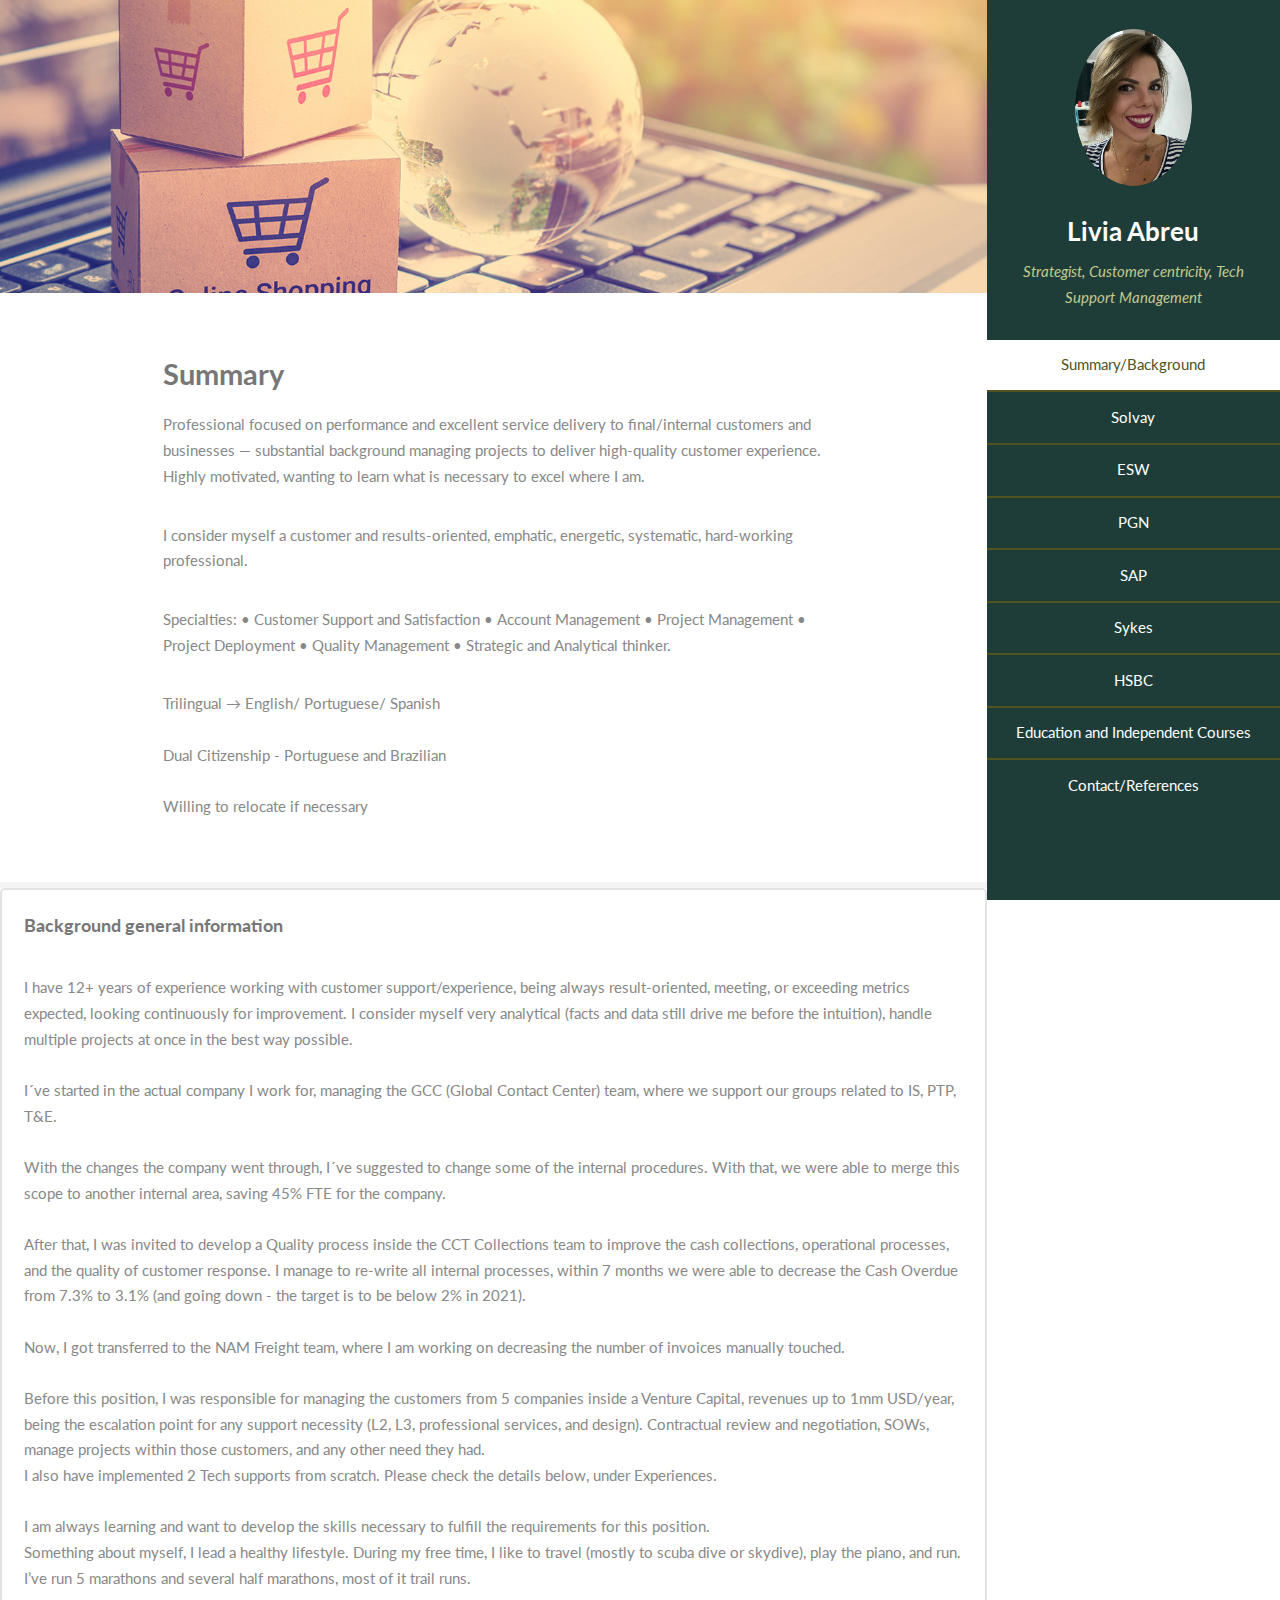
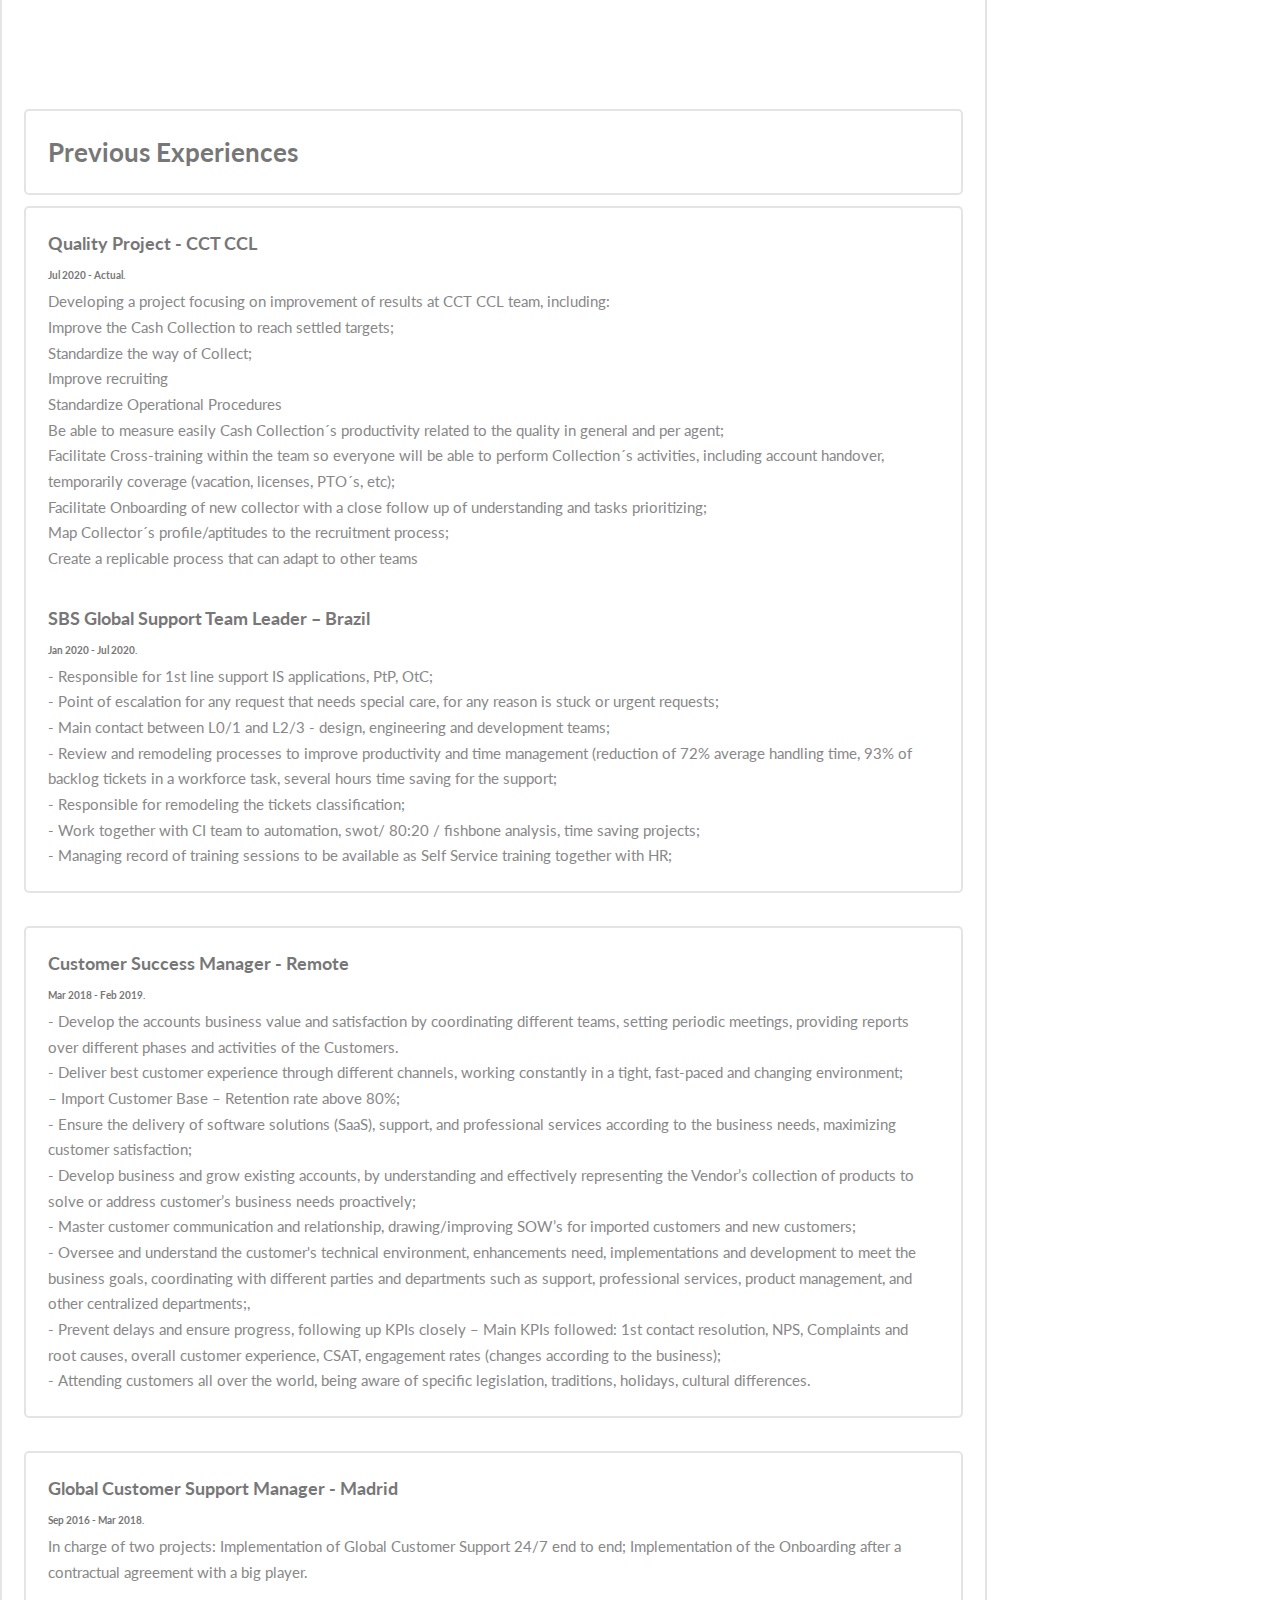
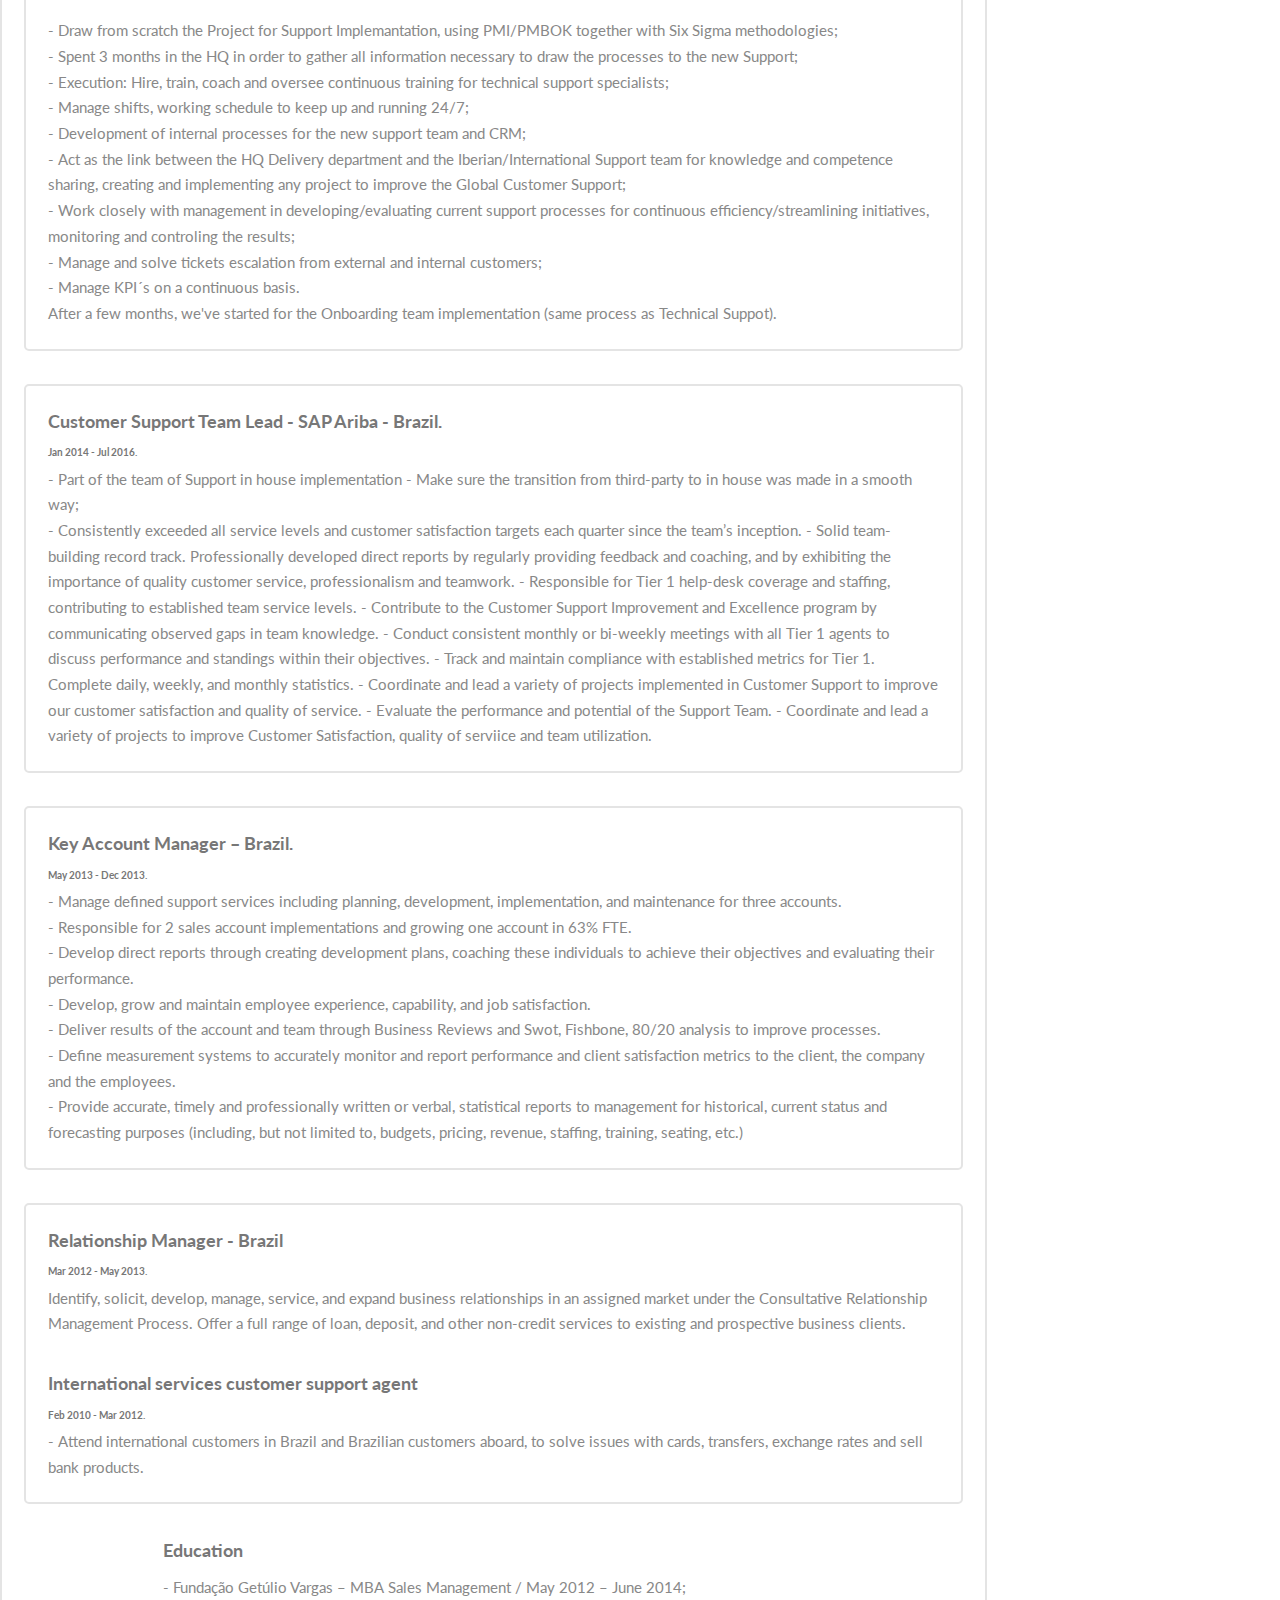
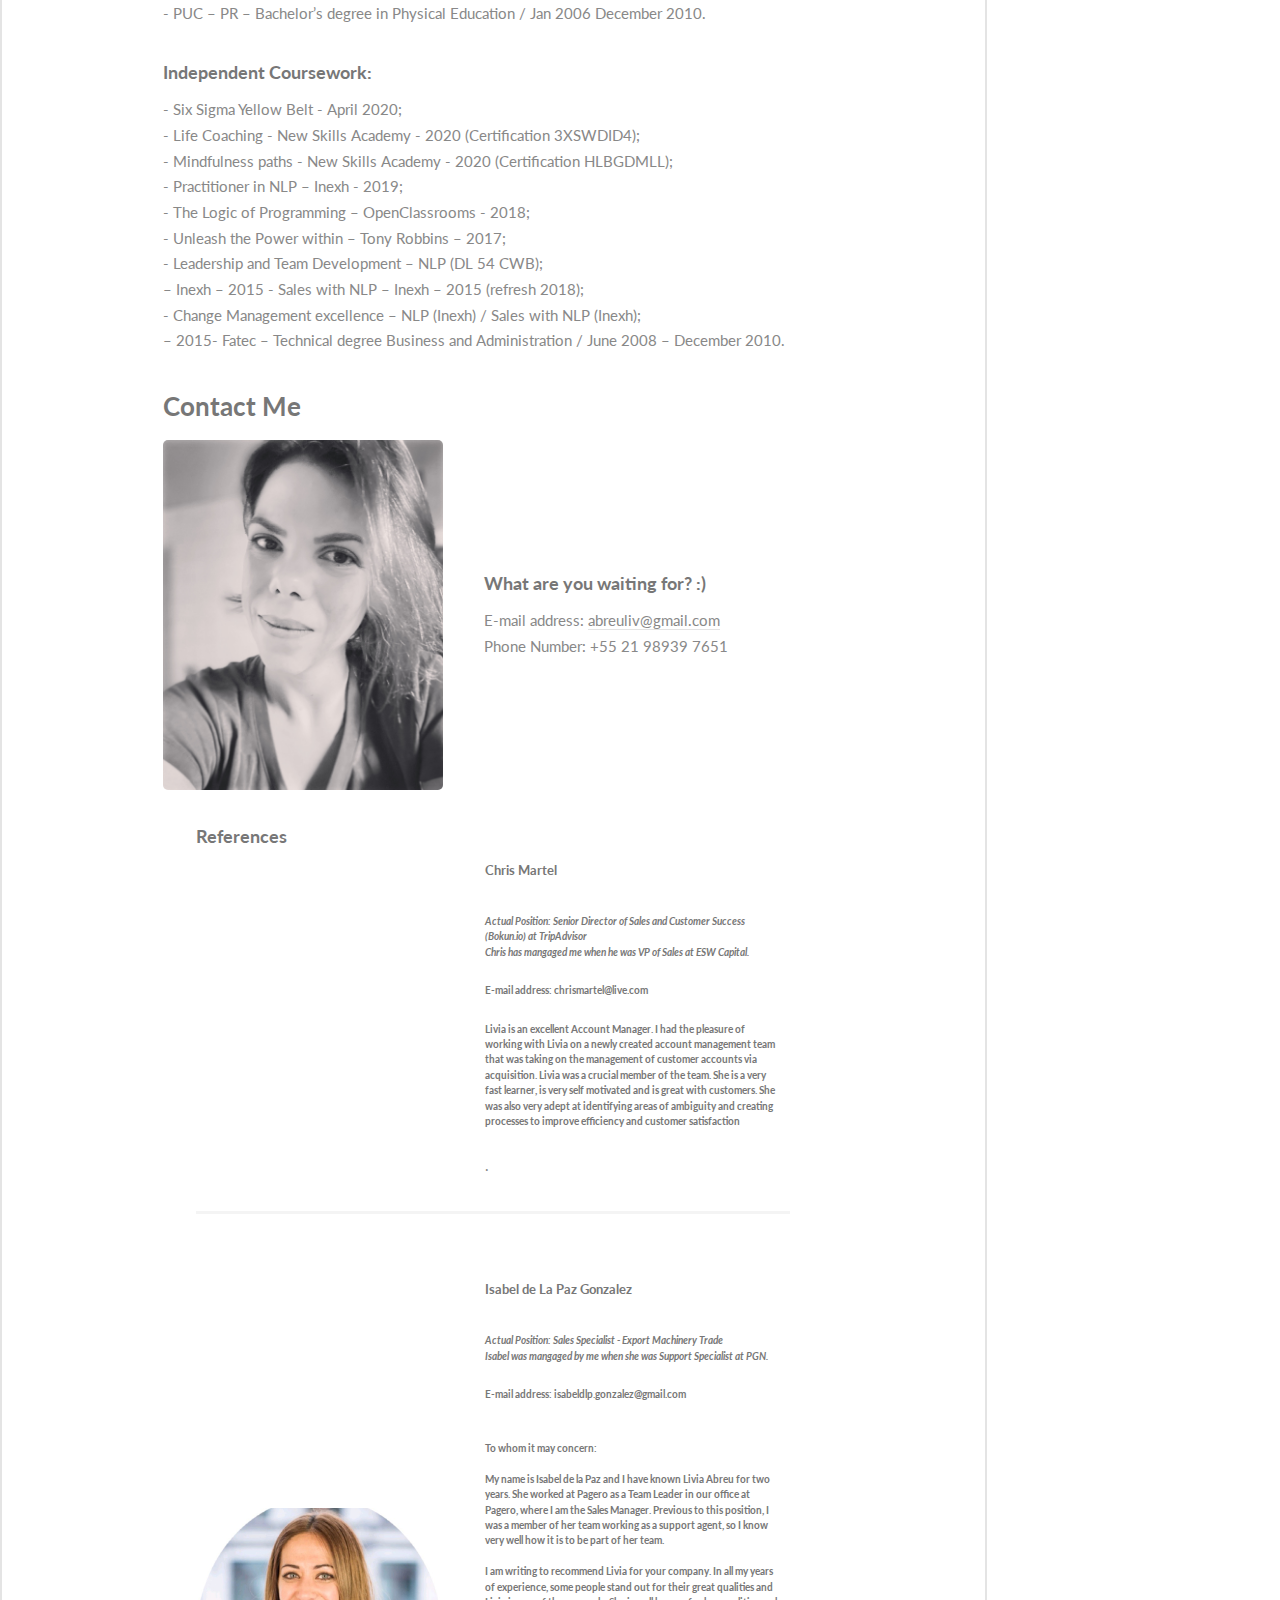
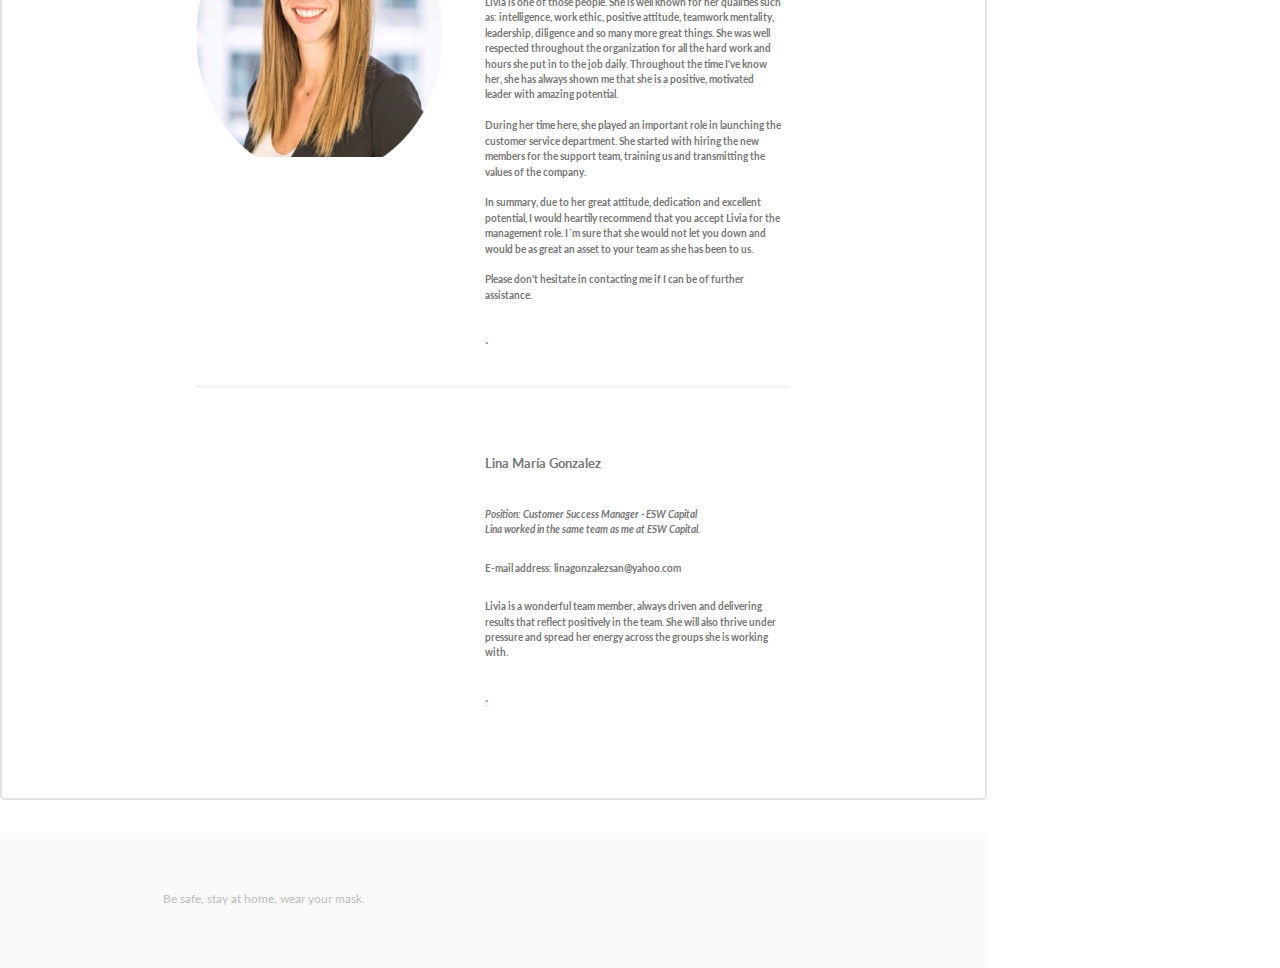
==== commit 3cc6e994: "Update index.html" ====
--- a/index.html
+++ b/index.html
@@ -17,7 +17,7 @@
 				</header>
 				<nav id="nav">
 					<ul>
-						<li><a href="#one" class="active">Summary/Cover Letter</a></li>
+						<li><a href="#one" class="active">Summary/Background</a></li>
 						<li><a href="#two"> Solvay</a></li>
 						<li><a href="#three">ESW</a></li>
 						<li><a href="#four">PGN</a></li>
@@ -73,16 +73,16 @@
 										<br>
 										After that, I was invited to develop a Quality process inside the CCT Collections team to improve the cash collections, operational processes, and the quality of customer response. I manage to re-write all internal processes, within 7 months we were able to decrease the Cash Overdue from 7.3% to 3.1% (and going down - the target is to be below 2% in 2021). </br>
 										<br>
-										Now, I got transferred to the NAM Freight team, where I am working on decreasing the number of invoices manually touched.
+										Now, I got transferred to the NAM Freight team, where I am working on decreasing the number of invoices manually touched.</br>
+										<br>
+										Before this position, I was responsible for managing the customers from 5 companies inside a Venture Capital, revenues up to 1mm USD/year, being the escalation point for any support necessity (L2, L3, professional services, and design). Contractual review and negotiation, SOWs, manage projects within those customers, and any other need they had.<br>
+										I also have implemented 2 Tech supports from scratch. Please check the details below, under Experiences.</br>
+										<br>
 
 										I am always learning and want to develop the skills necessary to fulfill the requirements for this position.</br>
-										Before this position, I was responsible for managing the customers from 5 companies inside a Venture Capital, revenues up to 1mm USD/year, being the escalation point for any support necessity (L2, L3, professional services, and design). Contractual review and negotiation, SOWs, manage projects within those customers, and any other need they had.<br>
-	
+										
 										Something about myself, I lead a healthy lifestyle. During my free time, I like to travel (mostly to scuba dive or skydive), play the piano, and run. I’ve run 5 marathons and several half marathons, most of it trail runs.<br>
 										<br>
-									
-									<br>
-									<br>
 									</p>
 
 									<br>
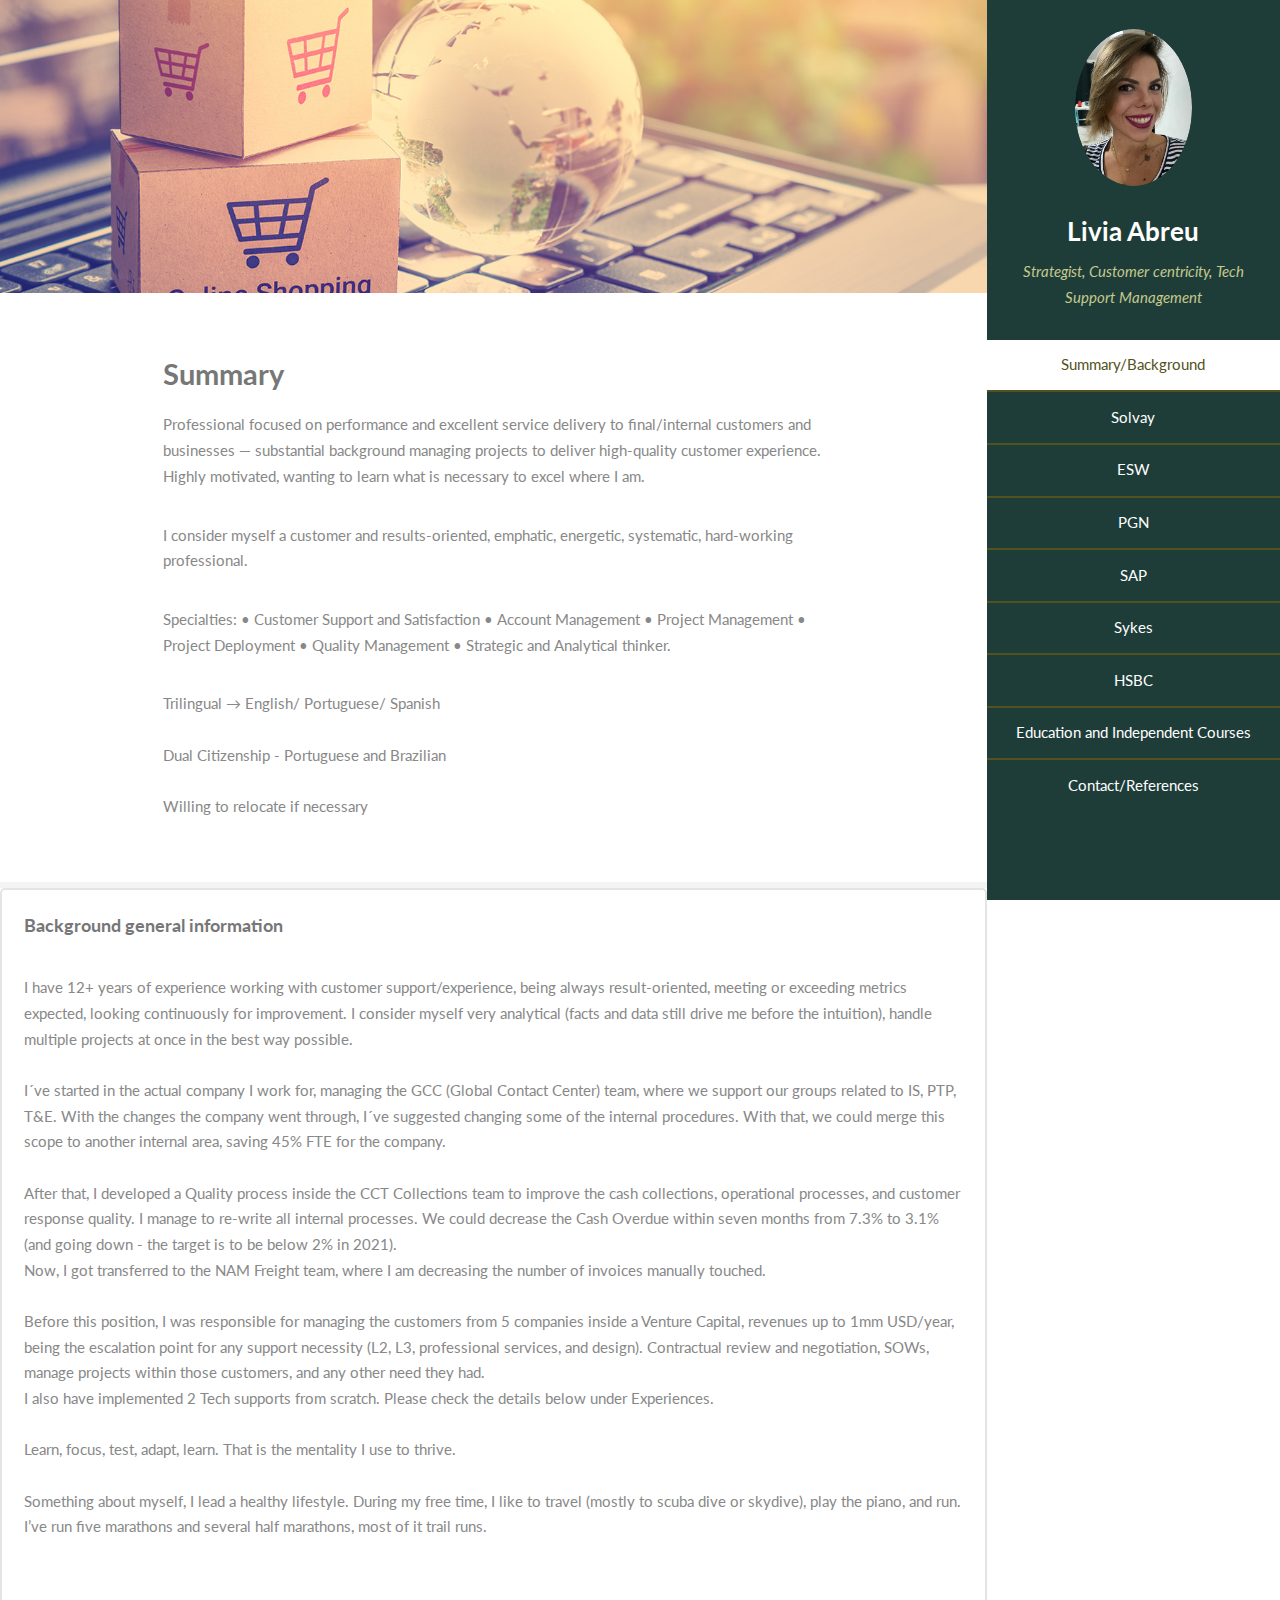
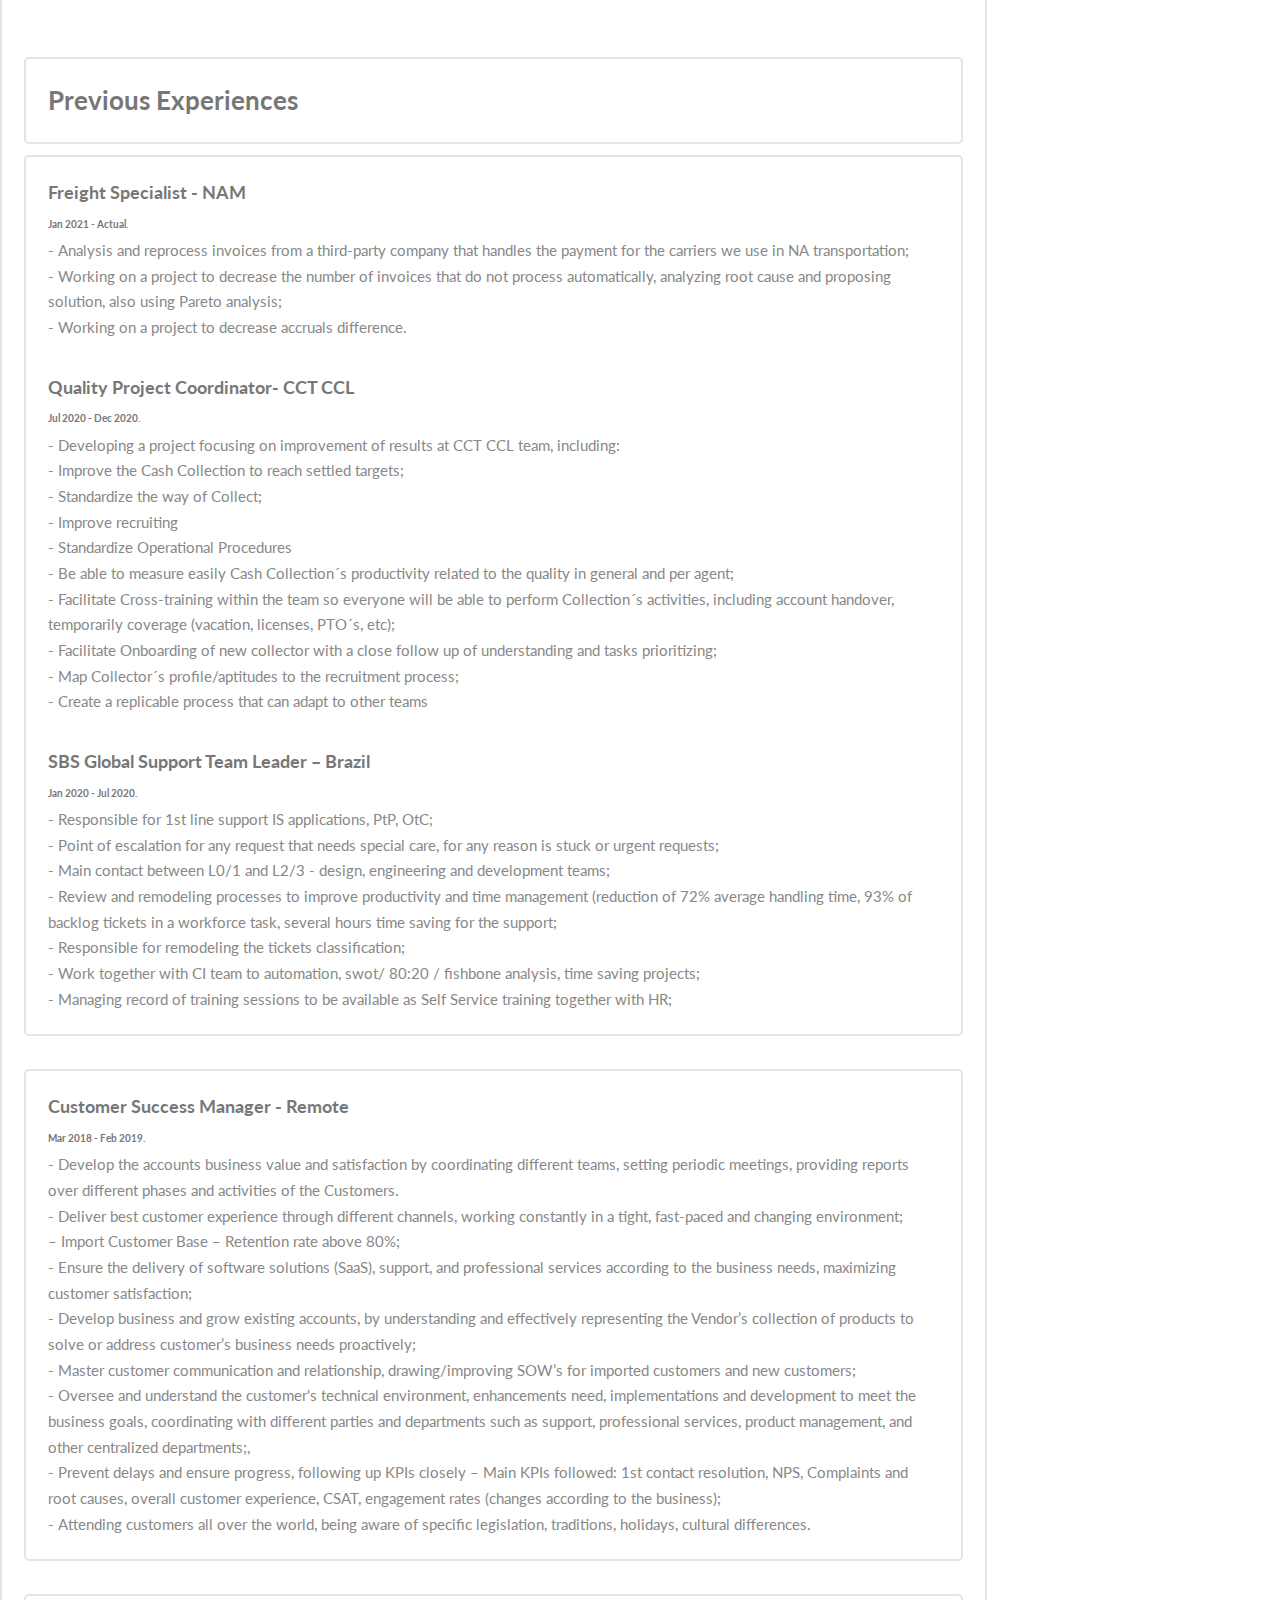
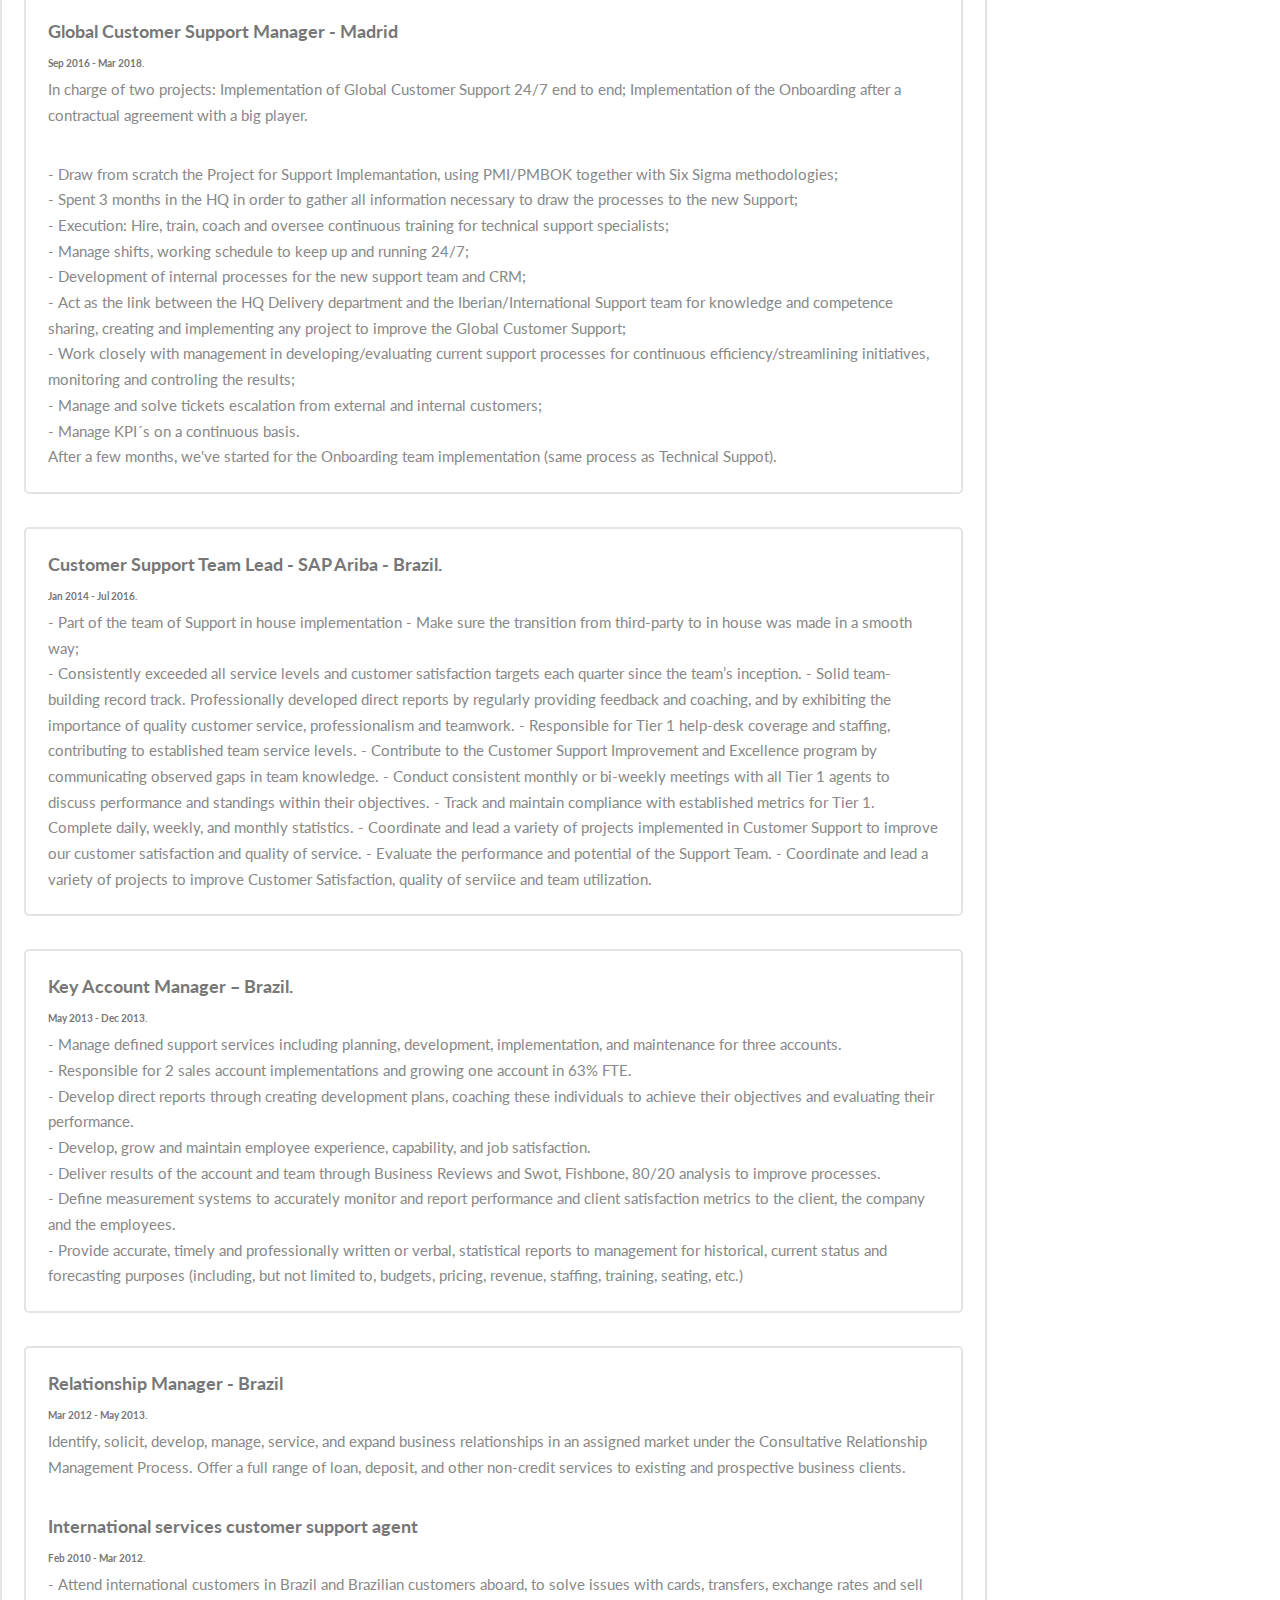
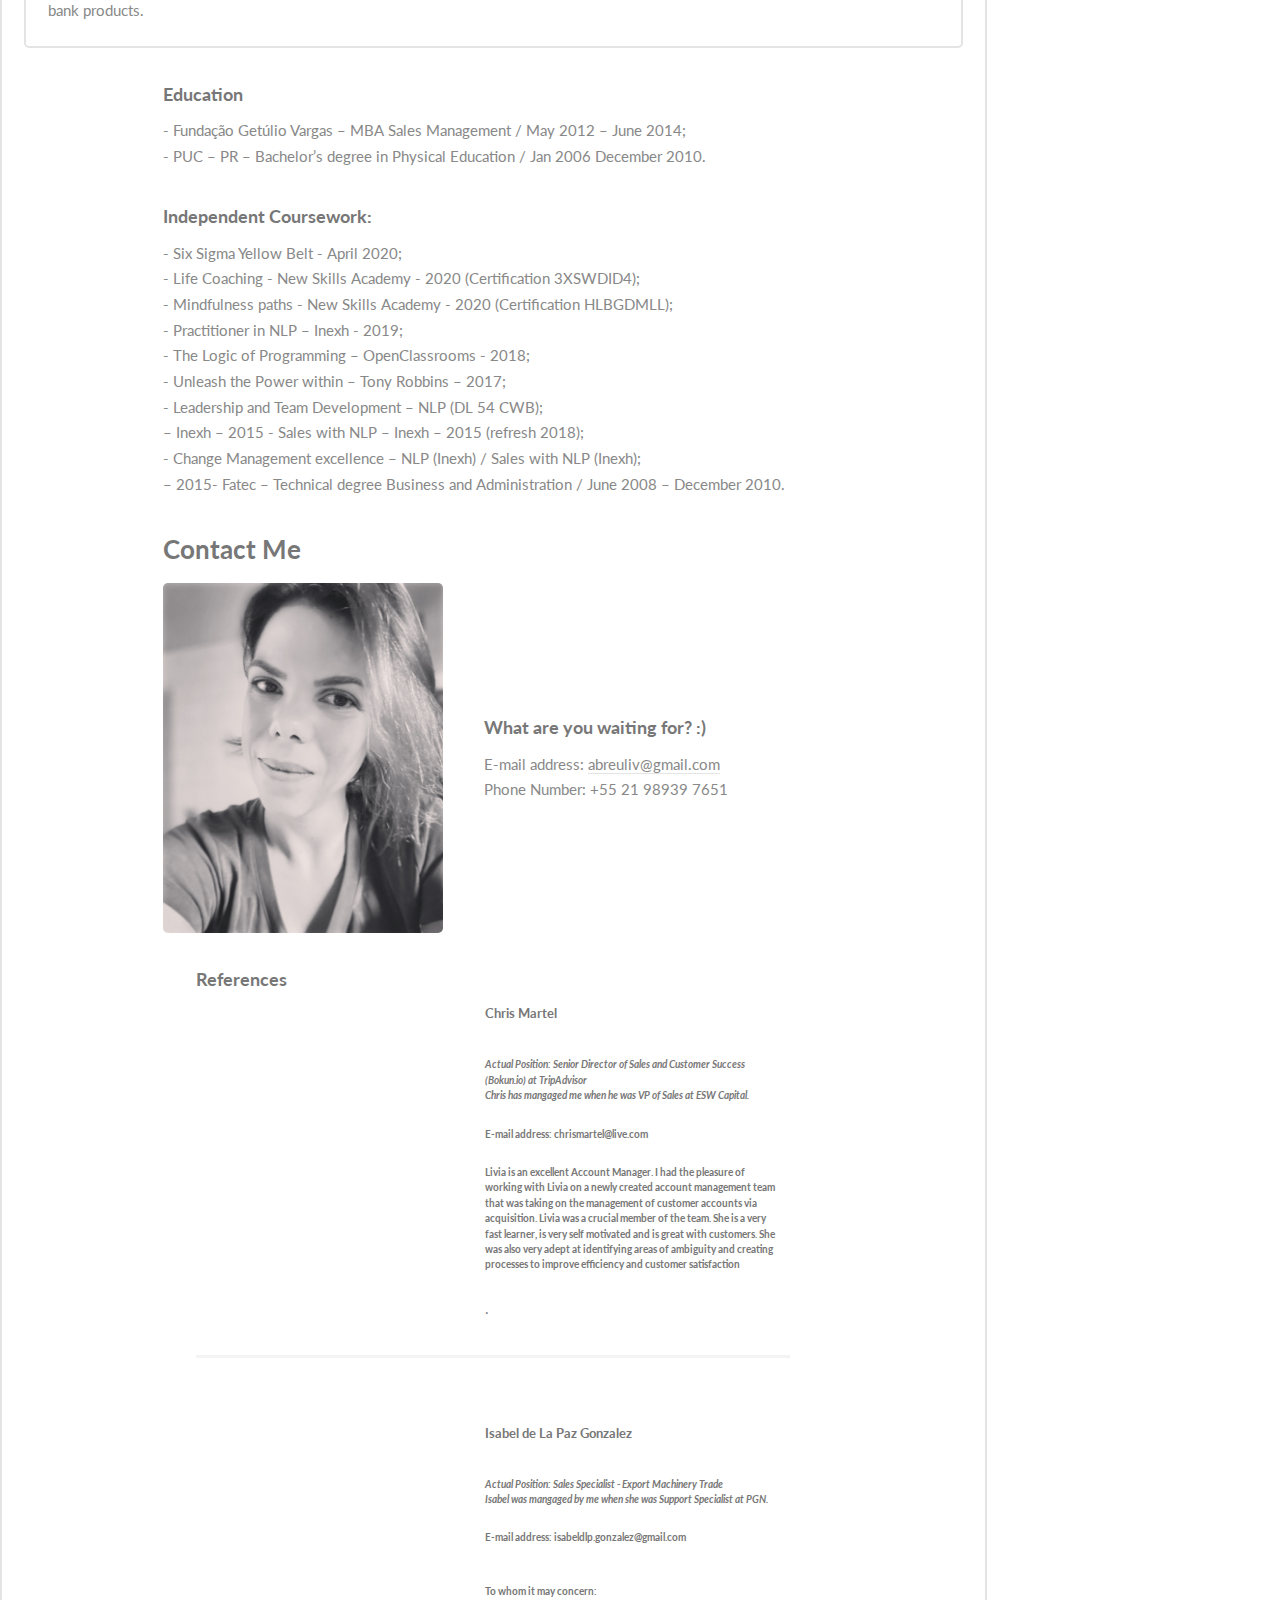
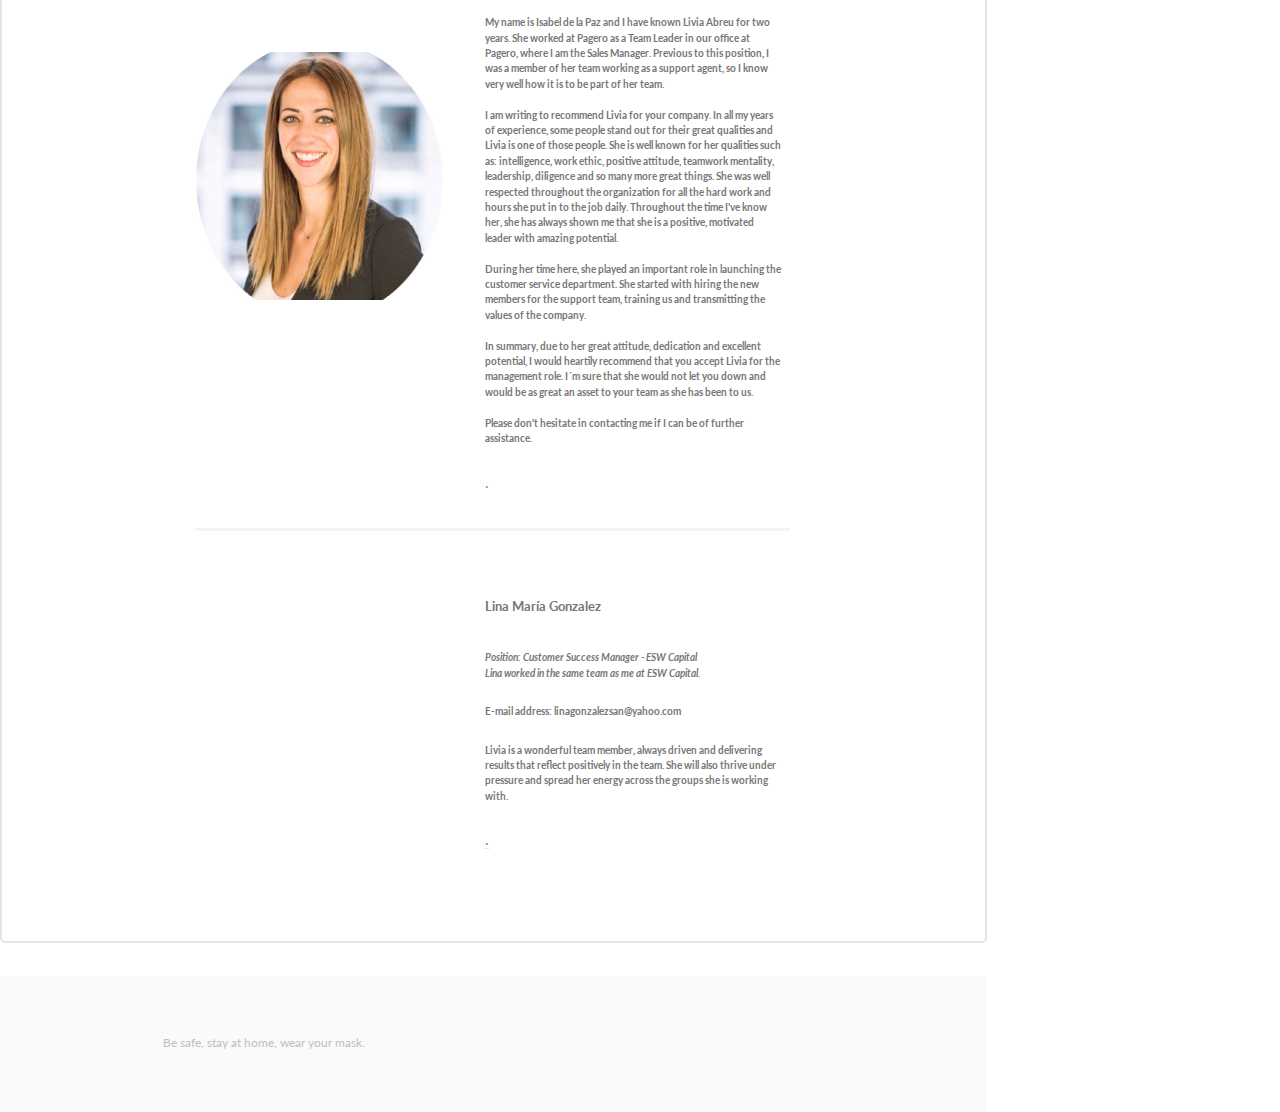
==== commit bd4ecc09: "Update index.html" ====
--- a/index.html
+++ b/index.html
@@ -65,29 +65,27 @@
 									<h4>Background general information</h4>
 																			
 										<br>
-										I have 12+ years of experience working with customer support/experience, being always result-oriented, meeting, or exceeding metrics expected, looking continuously for improvement. I consider myself very analytical (facts and data still drive me before the intuition), handle multiple projects at once in the best way possible. <br>
-										<br>
-										I´ve started in the actual company I work for, managing the GCC (Global Contact Center) team, where we support our groups related to IS, PTP, T&E. </br>
-										<br> 
-										With the changes the company went through, I´ve suggested to change some of the internal procedures. With that, we were able to merge this scope to another internal area, saving 45% FTE for the company. </br>
-										<br>
-										After that, I was invited to develop a Quality process inside the CCT Collections team to improve the cash collections, operational processes, and the quality of customer response. I manage to re-write all internal processes, within 7 months we were able to decrease the Cash Overdue from 7.3% to 3.1% (and going down - the target is to be below 2% in 2021). </br>
-										<br>
-										Now, I got transferred to the NAM Freight team, where I am working on decreasing the number of invoices manually touched.</br>
+										I have 12+ years of experience working with customer support/experience, being always result-oriented, meeting or exceeding metrics expected, looking continuously for improvement. I consider myself very analytical (facts and data still drive me before the intuition), handle multiple projects at once in the best way possible. <br>
+										<br>
+										I´ve started in the actual company I work for, managing the GCC (Global Contact Center) team, where we support our groups related to IS, PTP, T&E.
+										With the changes the company went through, I´ve suggested changing some of the internal procedures. With that, we could merge this scope to another internal area, saving 45% FTE for the company. </br>
+										<br>
+										After that, I developed a Quality process inside the CCT Collections team to improve the cash collections, operational processes, and customer response quality. I manage to re-write all internal processes. We could decrease the Cash Overdue within seven months from 7.3% to 3.1% (and going down - the target is to be below 2% in 2021). </br>
+										Now, I got transferred to the NAM Freight team, where I am decreasing the number of invoices manually touched.</br>
 										<br>
 										Before this position, I was responsible for managing the customers from 5 companies inside a Venture Capital, revenues up to 1mm USD/year, being the escalation point for any support necessity (L2, L3, professional services, and design). Contractual review and negotiation, SOWs, manage projects within those customers, and any other need they had.<br>
-										I also have implemented 2 Tech supports from scratch. Please check the details below, under Experiences.</br>
-										<br>
-
-										I am always learning and want to develop the skills necessary to fulfill the requirements for this position.</br>
+										I also have implemented 2 Tech supports from scratch. Please check the details below under Experiences.</br>
+										<br>
+
+										Learn, focus, test, adapt, learn. That is the mentality I use to thrive. </br>
+										<br>
 										
-										Something about myself, I lead a healthy lifestyle. During my free time, I like to travel (mostly to scuba dive or skydive), play the piano, and run. I’ve run 5 marathons and several half marathons, most of it trail runs.<br>
+										Something about myself, I lead a healthy lifestyle. During my free time, I like to travel (mostly to scuba dive or skydive), play the piano, and run. I’ve run five marathons and several half marathons, most of it trail runs.<br>
 										<br>
 									</p>
 
 									<br>
 									</p>
-
 									
 								<div class="form">
 								<header class="box">
@@ -102,18 +100,27 @@
 						<!-- Two -->
 							<section id="two">
 								<div class="box">
-									<h4>Quality Project - CCT CCL</h4>
-									<h6> Jul 2020 - Actual.</h6>
-									Developing a project focusing on improvement of results at CCT CCL team, including:<br>
-									Improve the Cash Collection to reach settled targets;<br>
-									Standardize the way of Collect;<br>
-									Improve recruiting <br>
-									Standardize Operational Procedures<br>
-									Be able to measure easily Cash Collection´s productivity related to the quality in general and per agent;<br>
-									Facilitate Cross-training within the team so everyone will be able to perform Collection´s activities, including account handover, temporarily coverage (vacation, licenses, PTO´s, etc);<br>
-									Facilitate Onboarding of new collector with a close follow up of understanding and tasks prioritizing;<br>
-									Map Collector´s profile/aptitudes to the recruitment process;<br>
-									Create a replicable process that can adapt to other teams<br>
+									
+									<h4>Freight Specialist - NAM </h4>
+									<h6> Jan 2021 - Actual.</h6>
+									- Analysis and reprocess invoices from a third-party company that handles the payment for the carriers we use in NA transportation; <br>
+									- Working on a project to decrease the number of invoices that do not process automatically, analyzing root cause and proposing solution, also using Pareto analysis;<br>
+									- Working on a project to decrease accruals difference.<br>
+									</p>	
+								
+								
+									<h4>Quality Project Coordinator- CCT CCL</h4>
+									<h6> Jul 2020 - Dec 2020.</h6>
+									- Developing a project focusing on improvement of results at CCT CCL team, including:<br>
+									- Improve the Cash Collection to reach settled targets;<br>
+									- Standardize the way of Collect;<br>
+									- Improve recruiting <br>
+									- Standardize Operational Procedures<br>
+									- Be able to measure easily Cash Collection´s productivity related to the quality in general and per agent;<br>
+									- Facilitate Cross-training within the team so everyone will be able to perform Collection´s activities, including account handover, temporarily coverage (vacation, licenses, PTO´s, etc);<br>
+									- Facilitate Onboarding of new collector with a close follow up of understanding and tasks prioritizing;<br>
+									- Map Collector´s profile/aptitudes to the recruitment process;<br>
+									- Create a replicable process that can adapt to other teams<br>
 									</p>	
 									
 									<h4>SBS Global Support Team Leader – Brazil</h4>
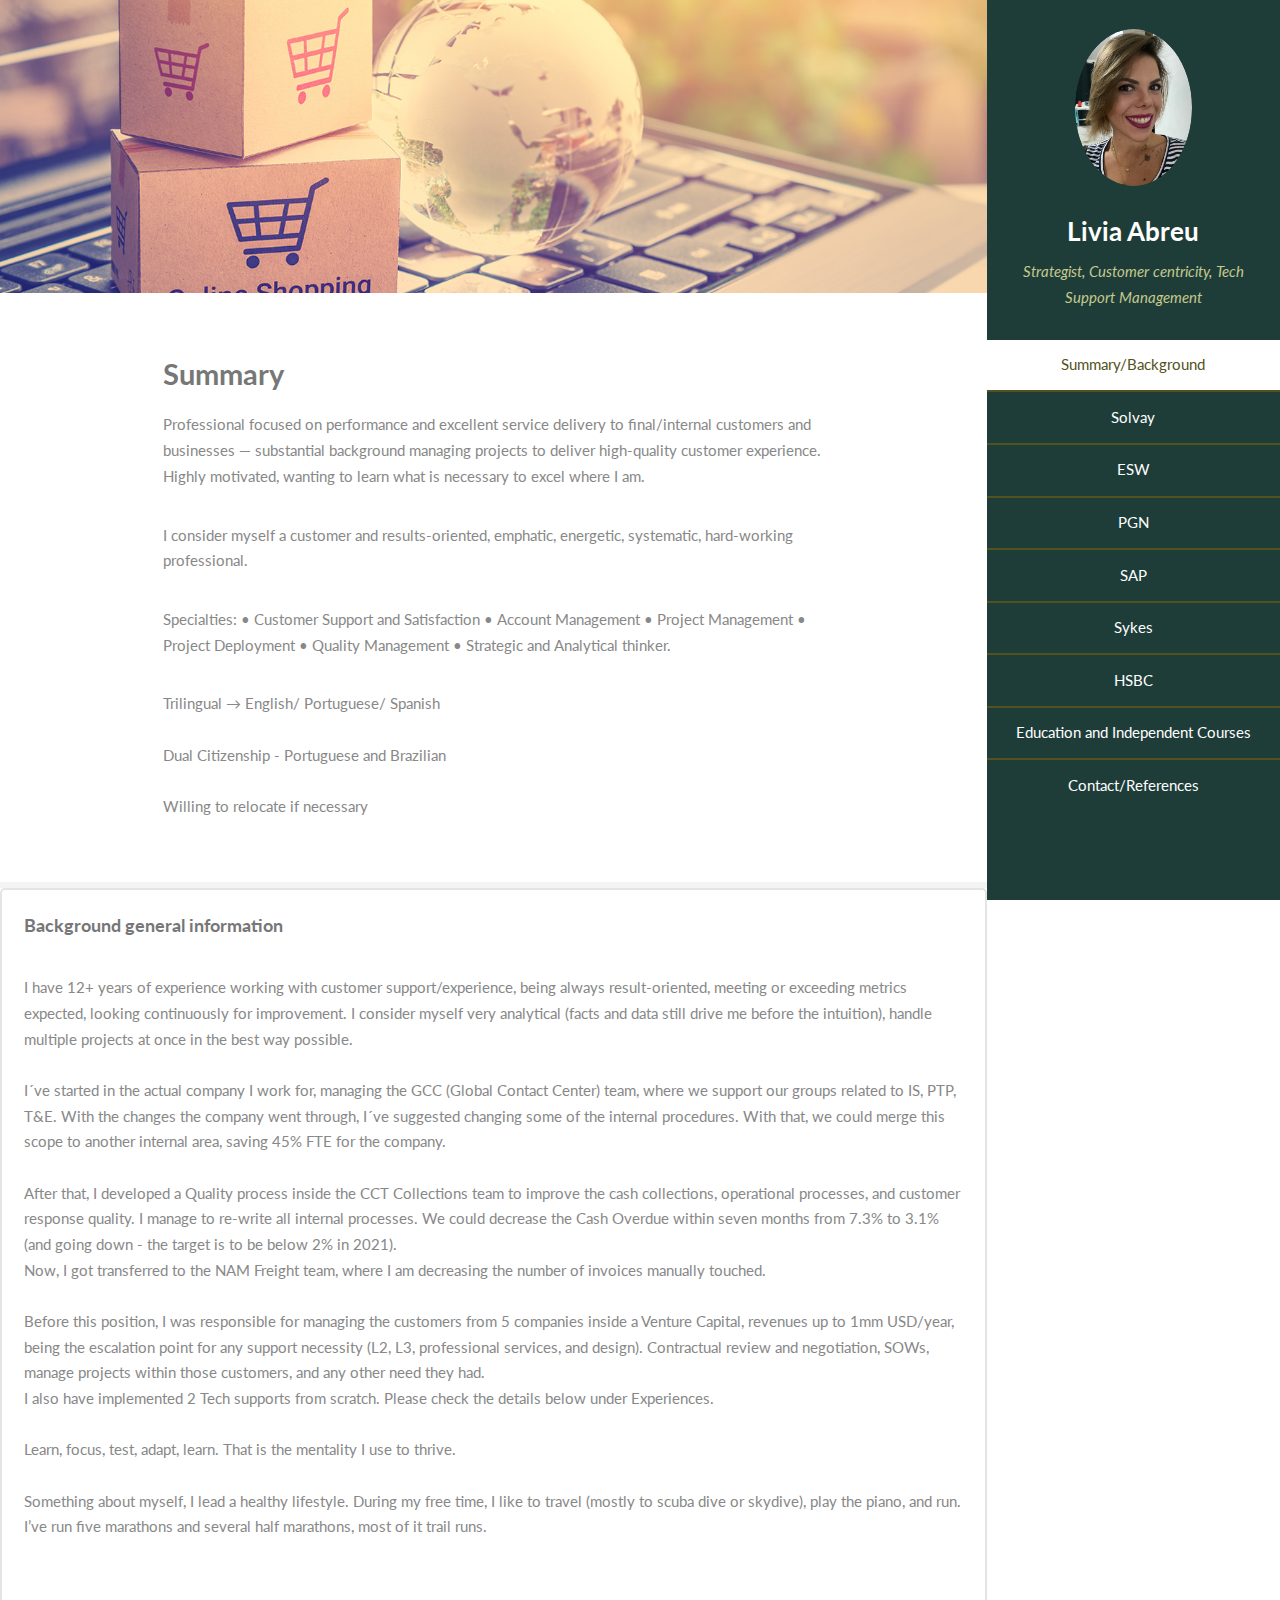
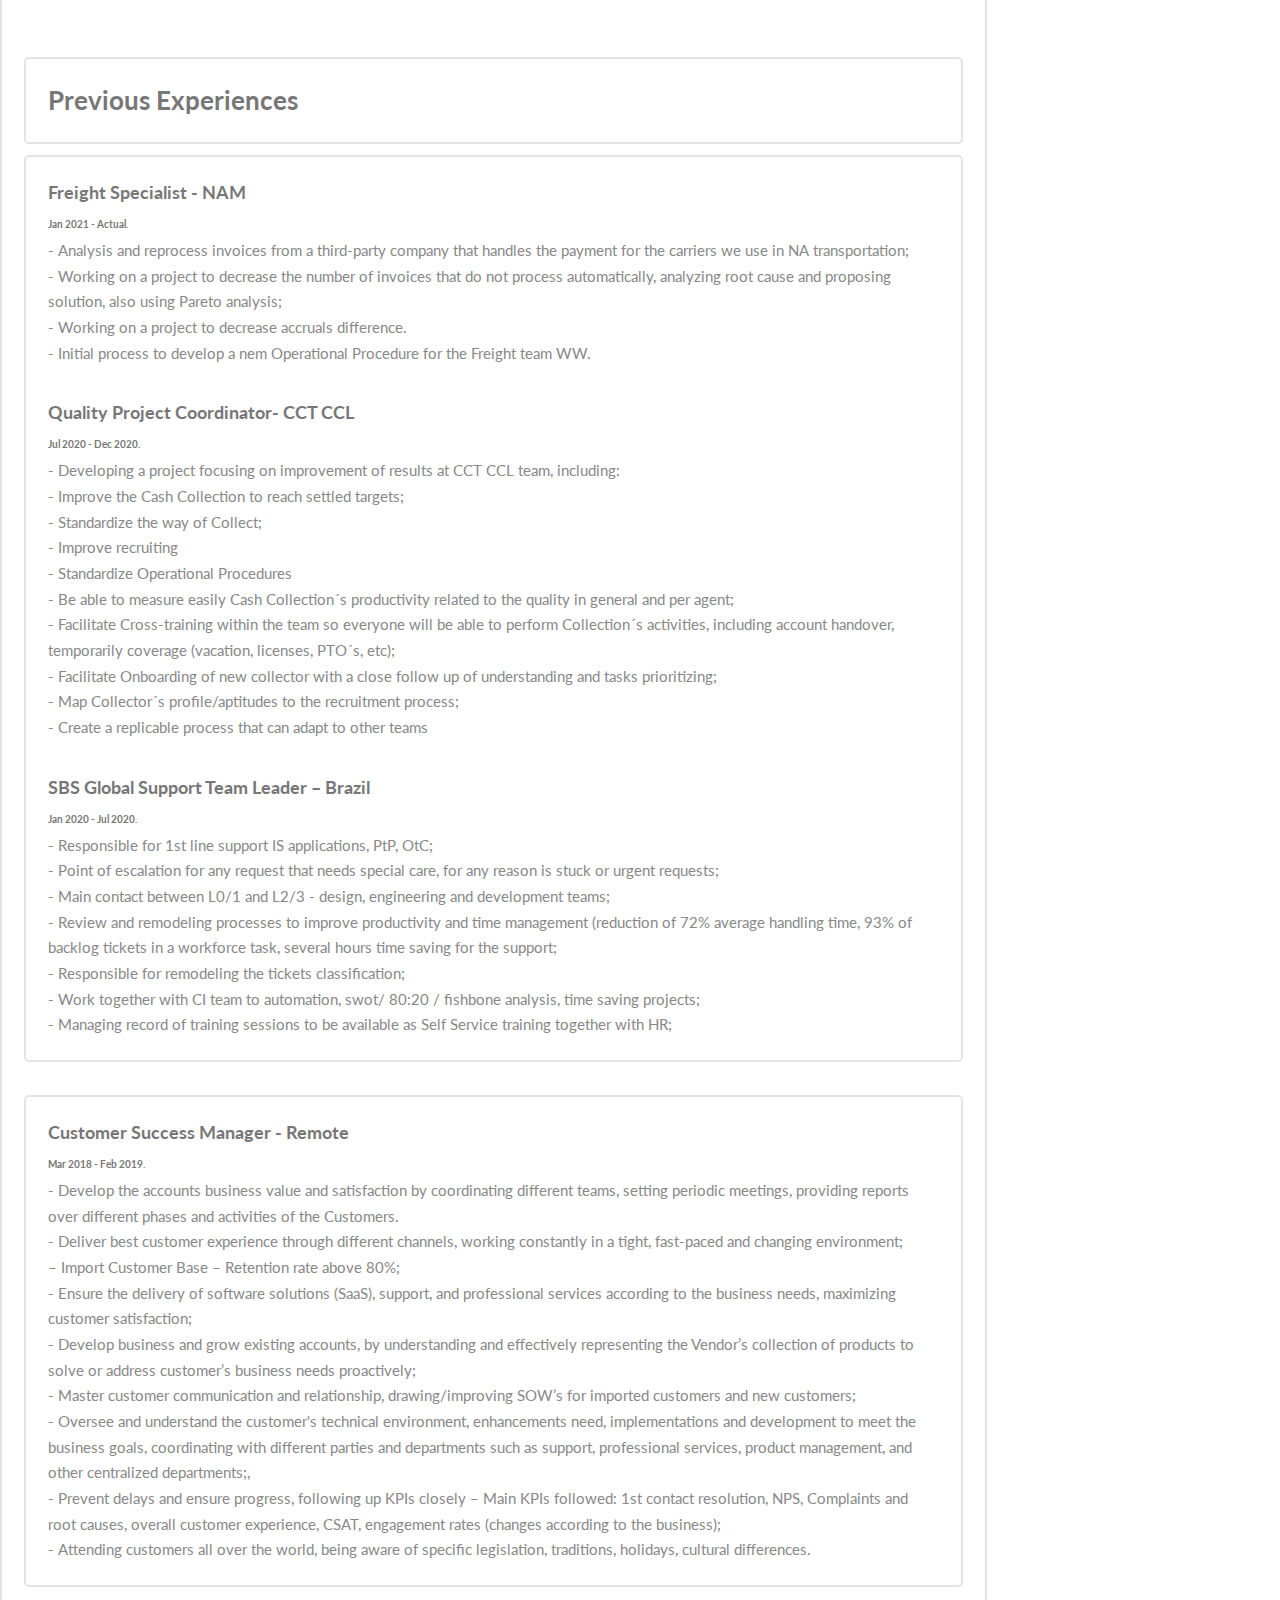
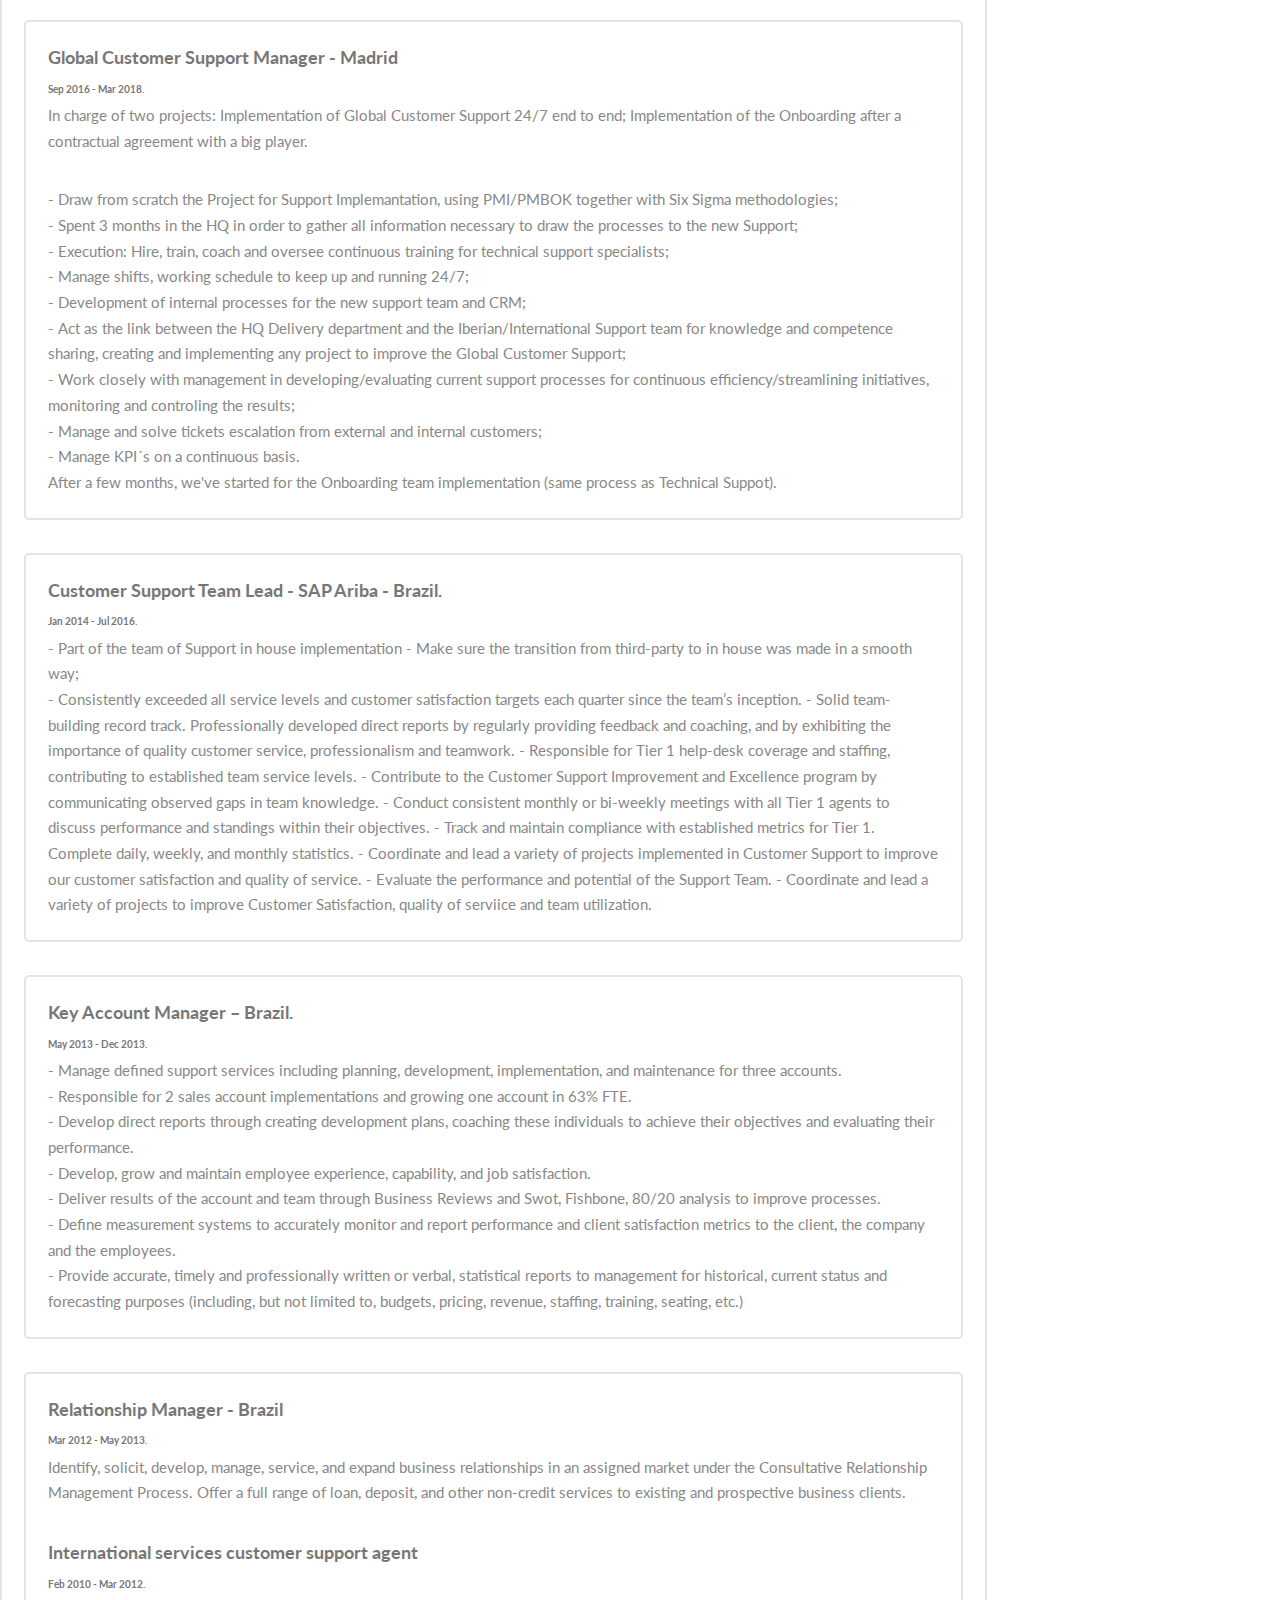
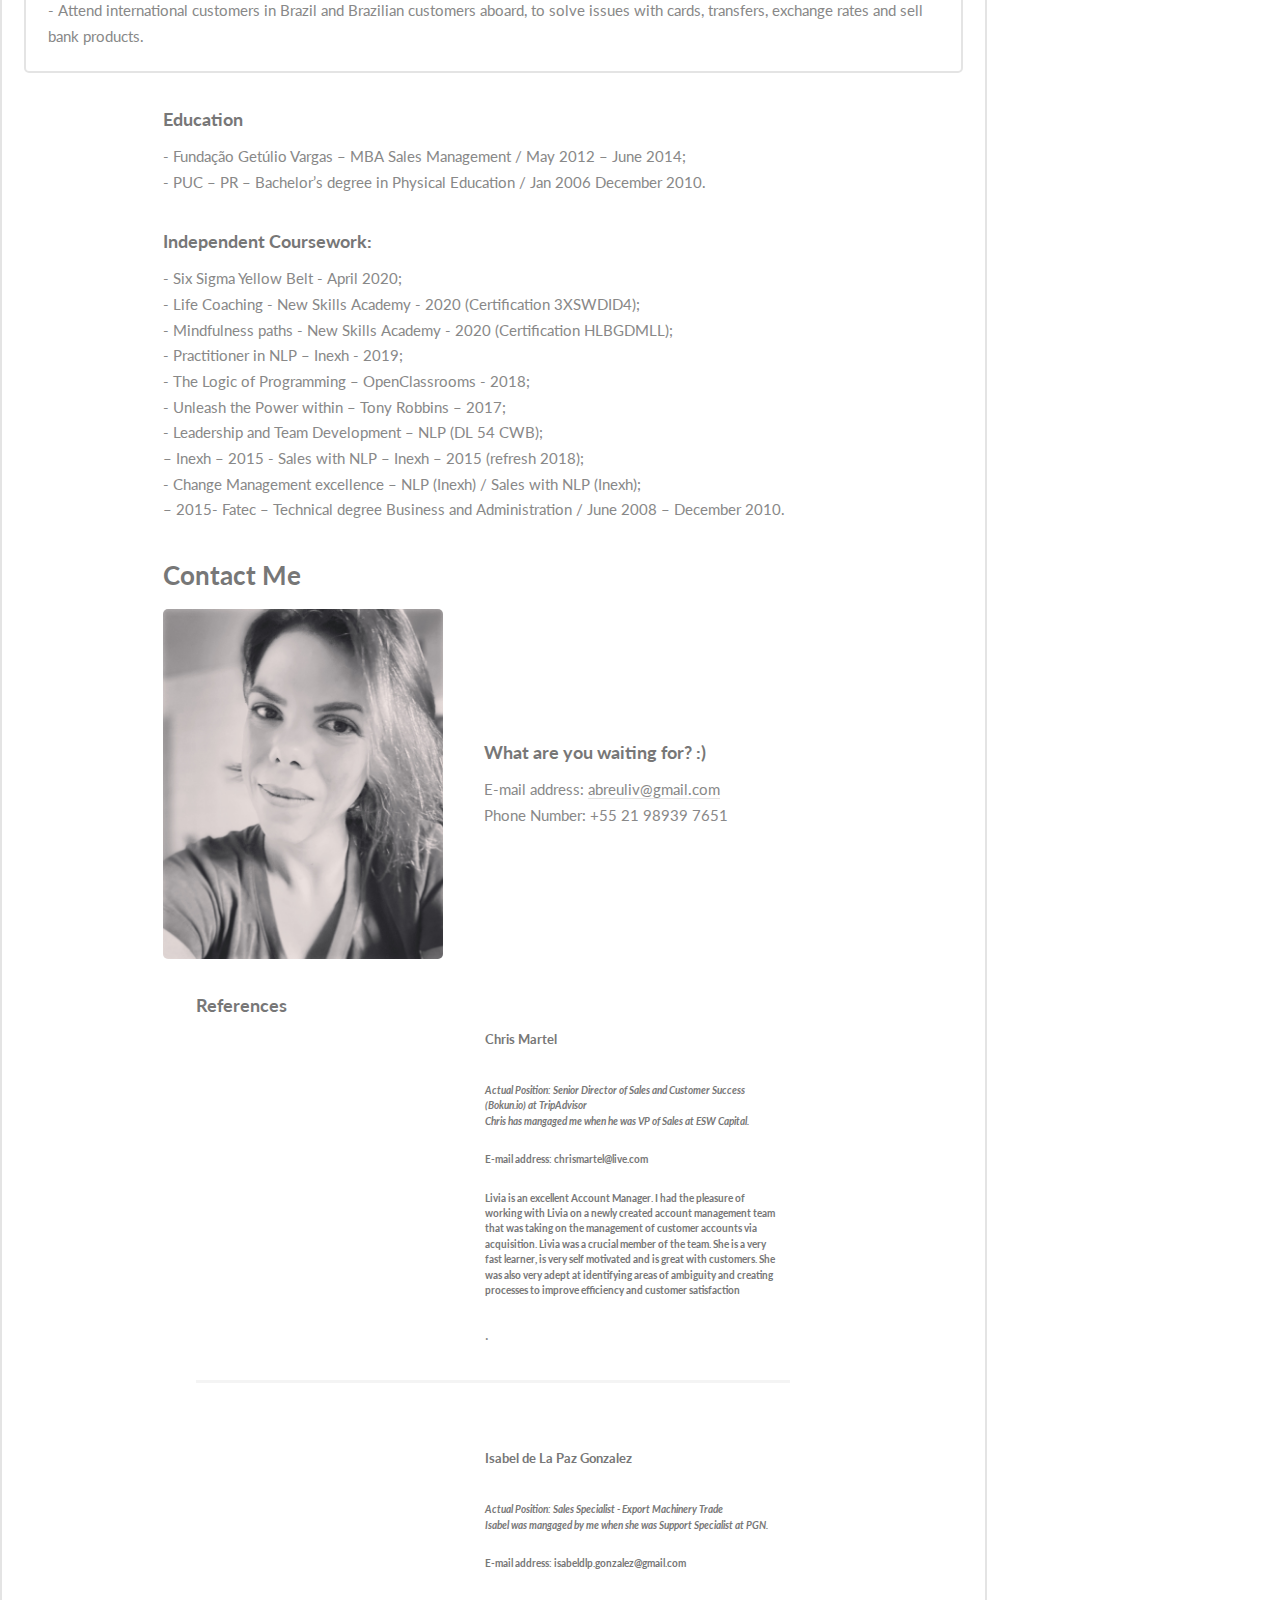
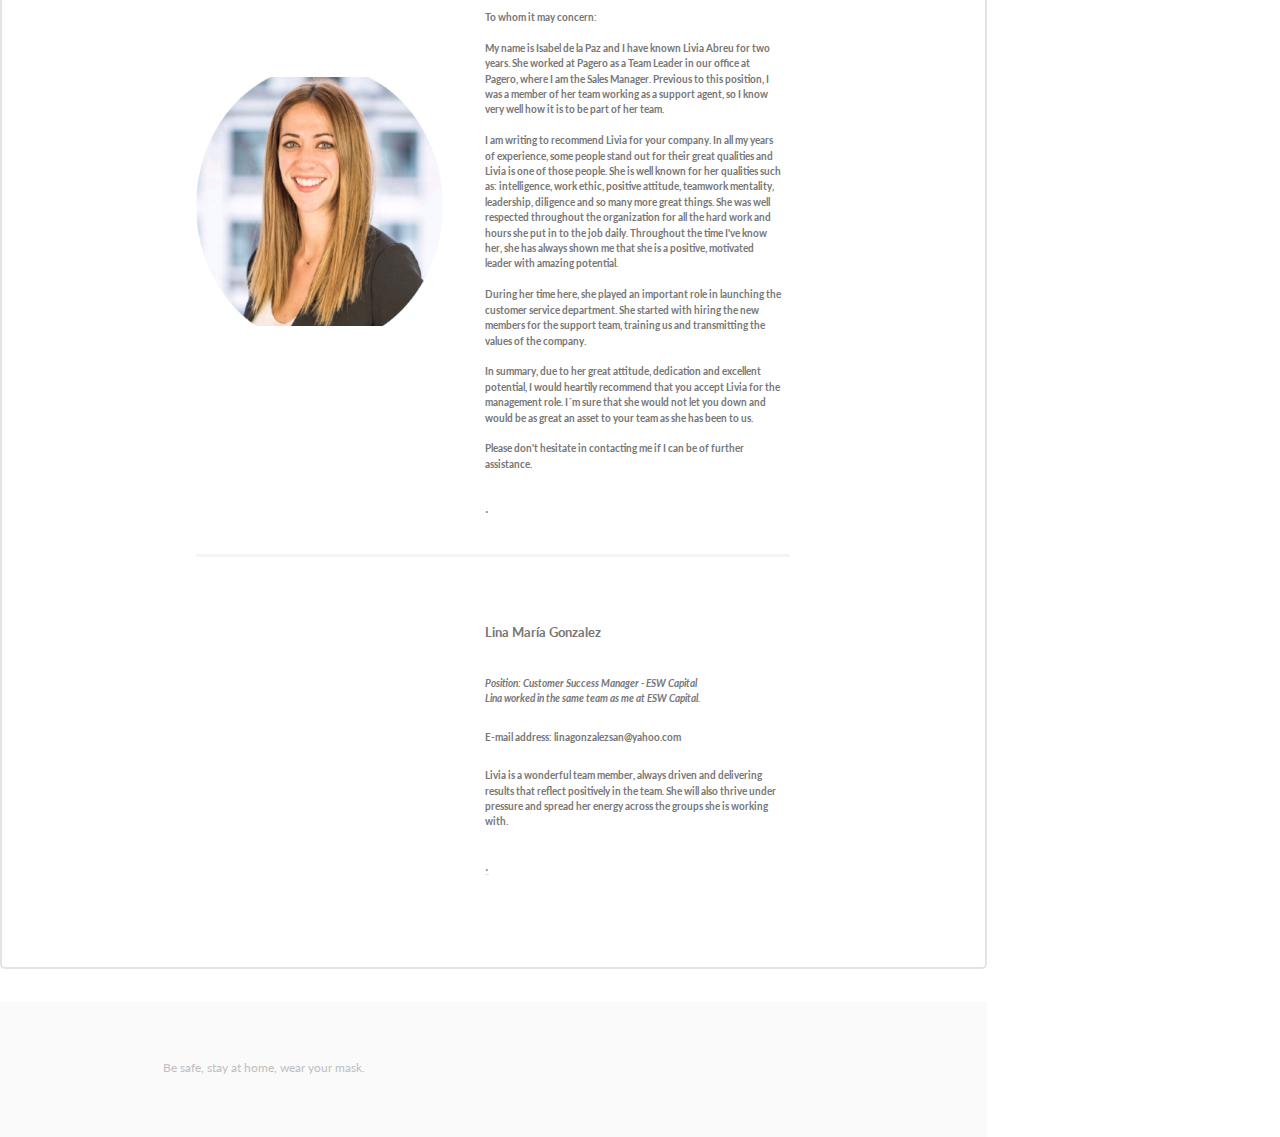
==== commit 2d5a3094: "Update index.html" ====
--- a/index.html
+++ b/index.html
@@ -106,6 +106,7 @@
 									- Analysis and reprocess invoices from a third-party company that handles the payment for the carriers we use in NA transportation; <br>
 									- Working on a project to decrease the number of invoices that do not process automatically, analyzing root cause and proposing solution, also using Pareto analysis;<br>
 									- Working on a project to decrease accruals difference.<br>
+									- Initial process to develop a nem Operational Procedure for the Freight team WW.<br>
 									</p>	
 								
 								
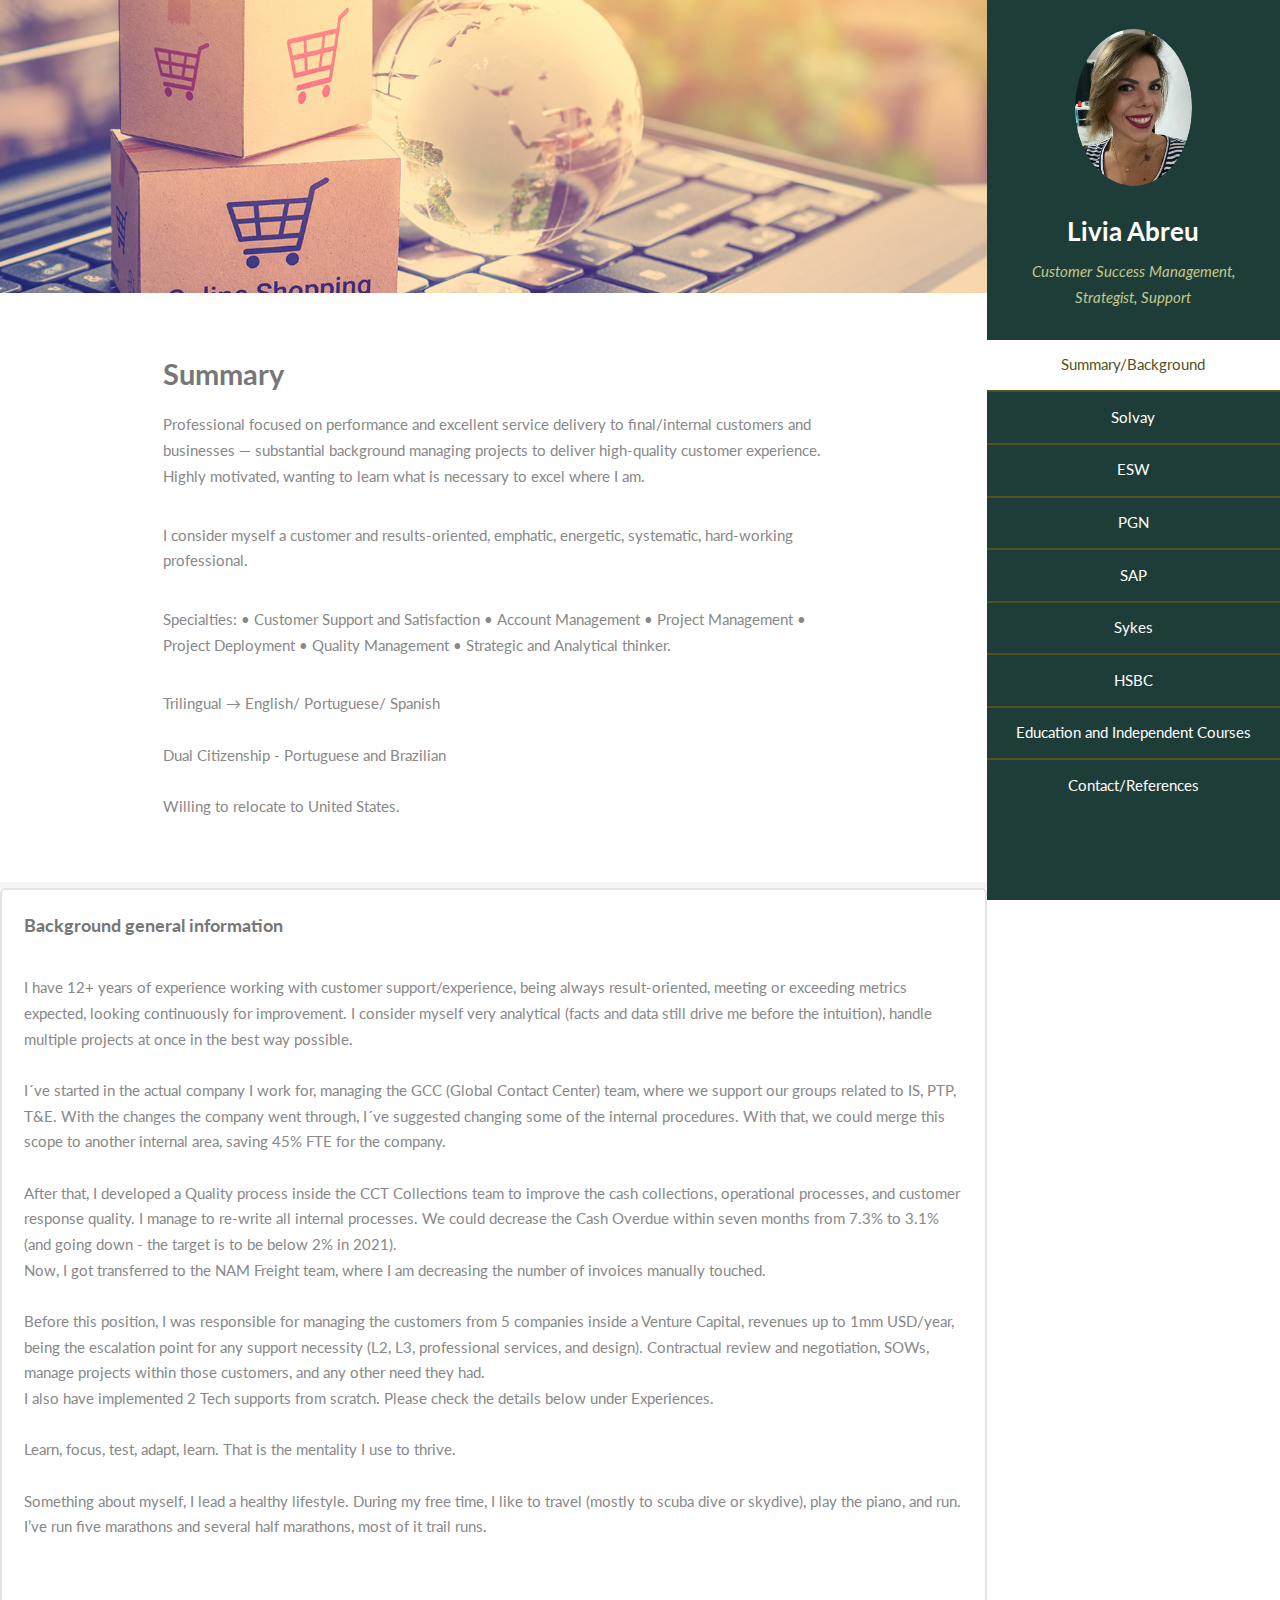
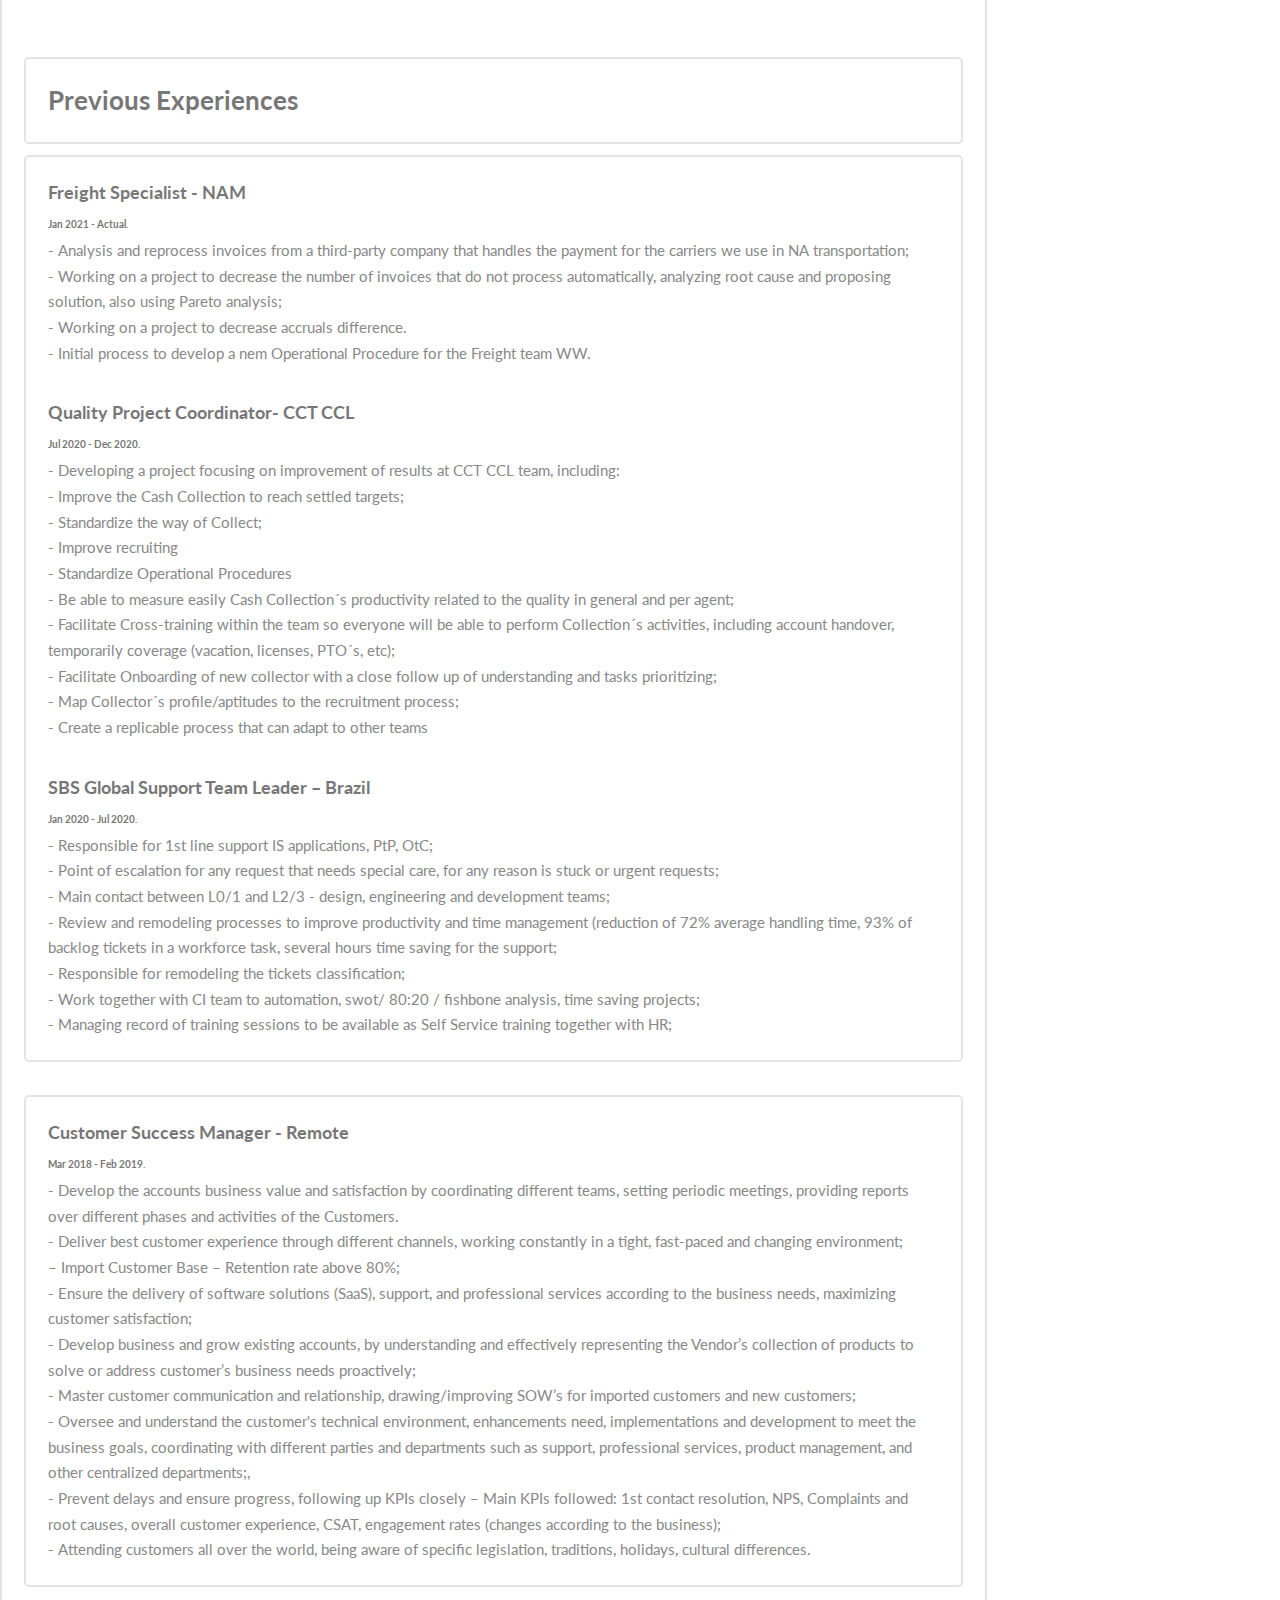
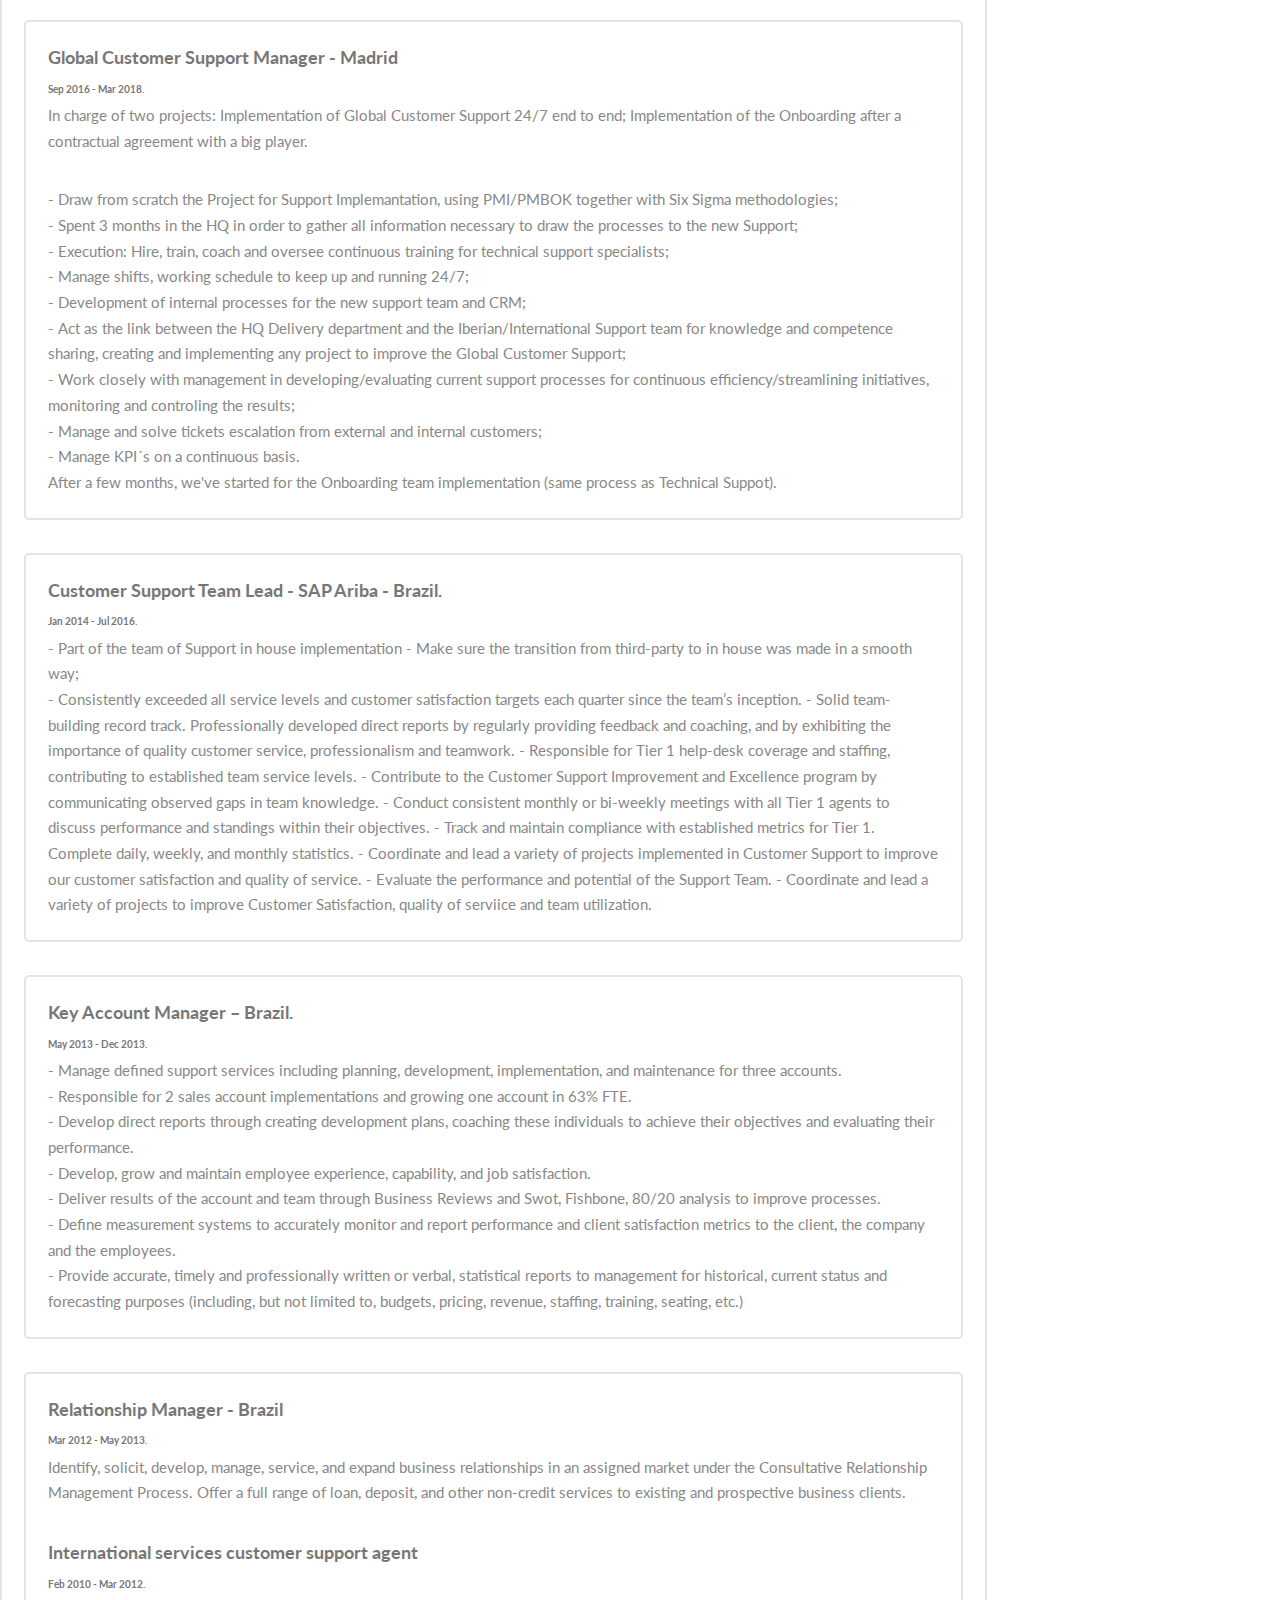
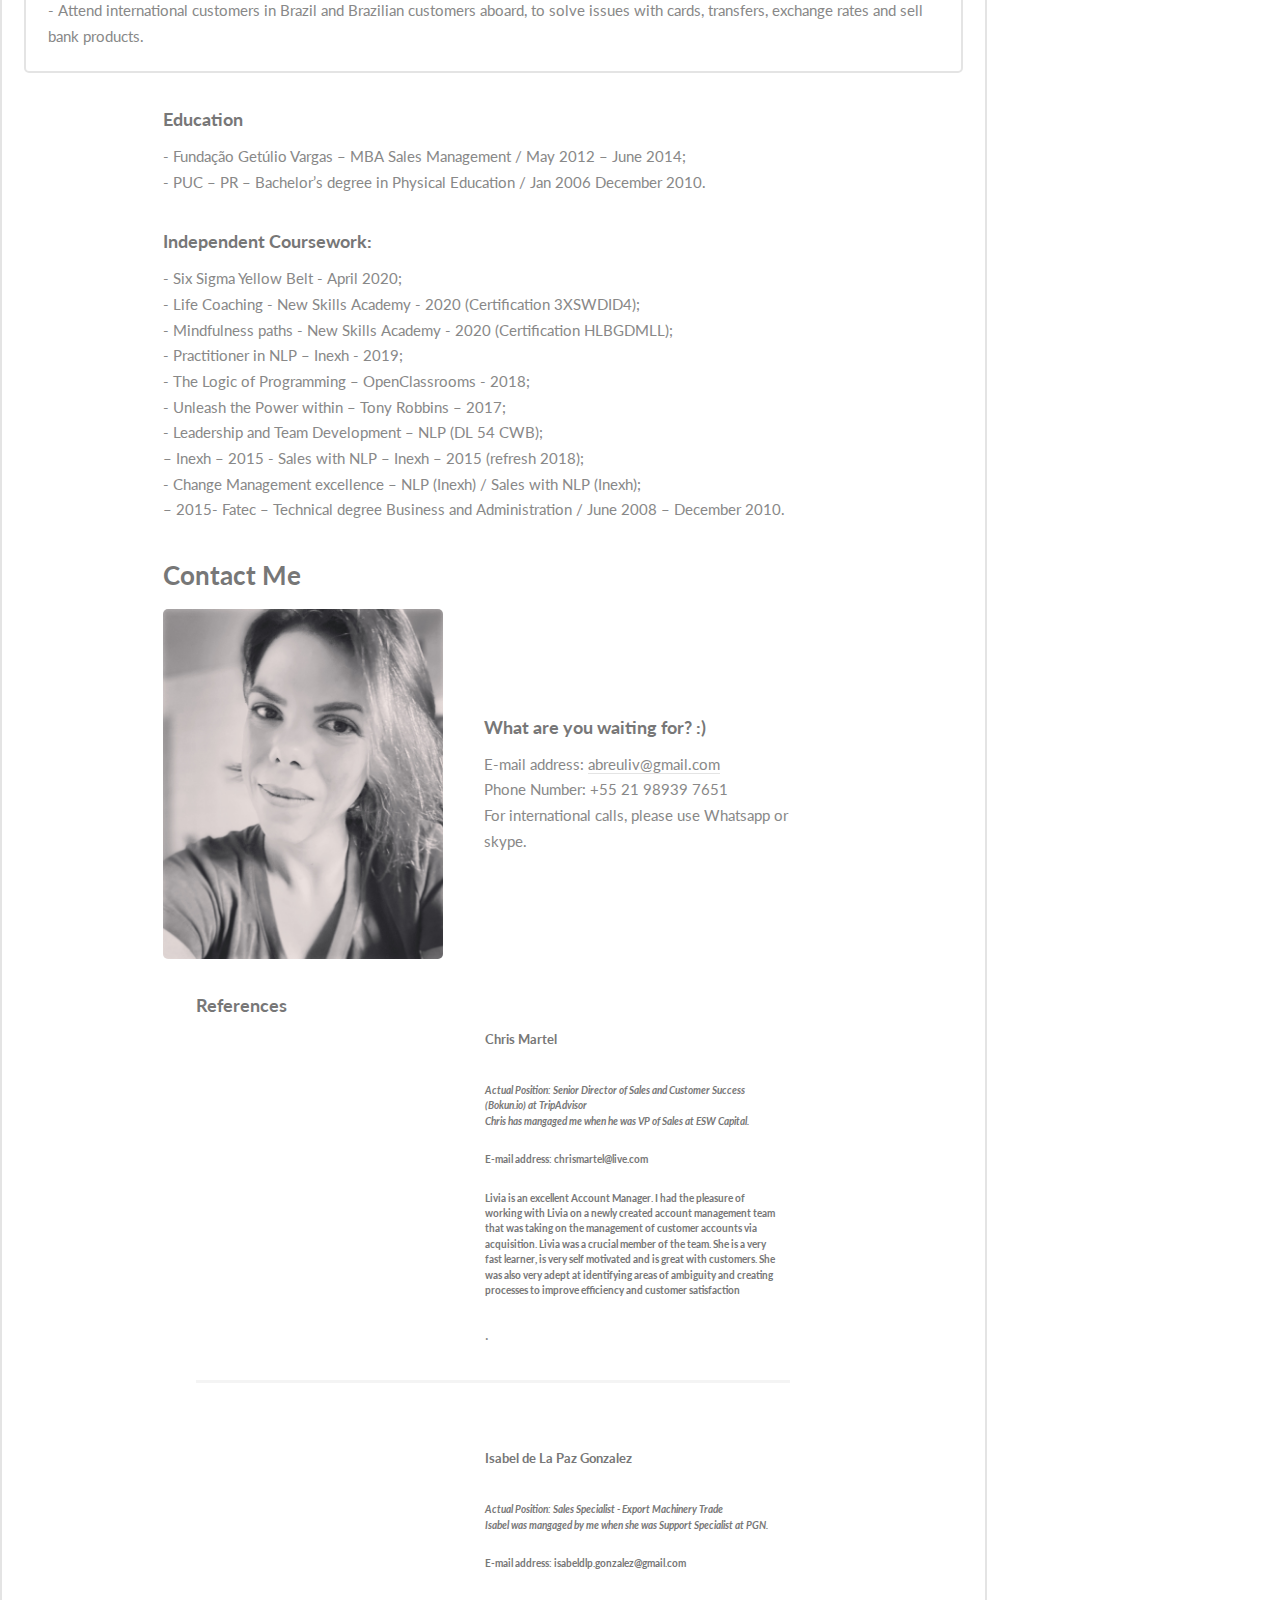
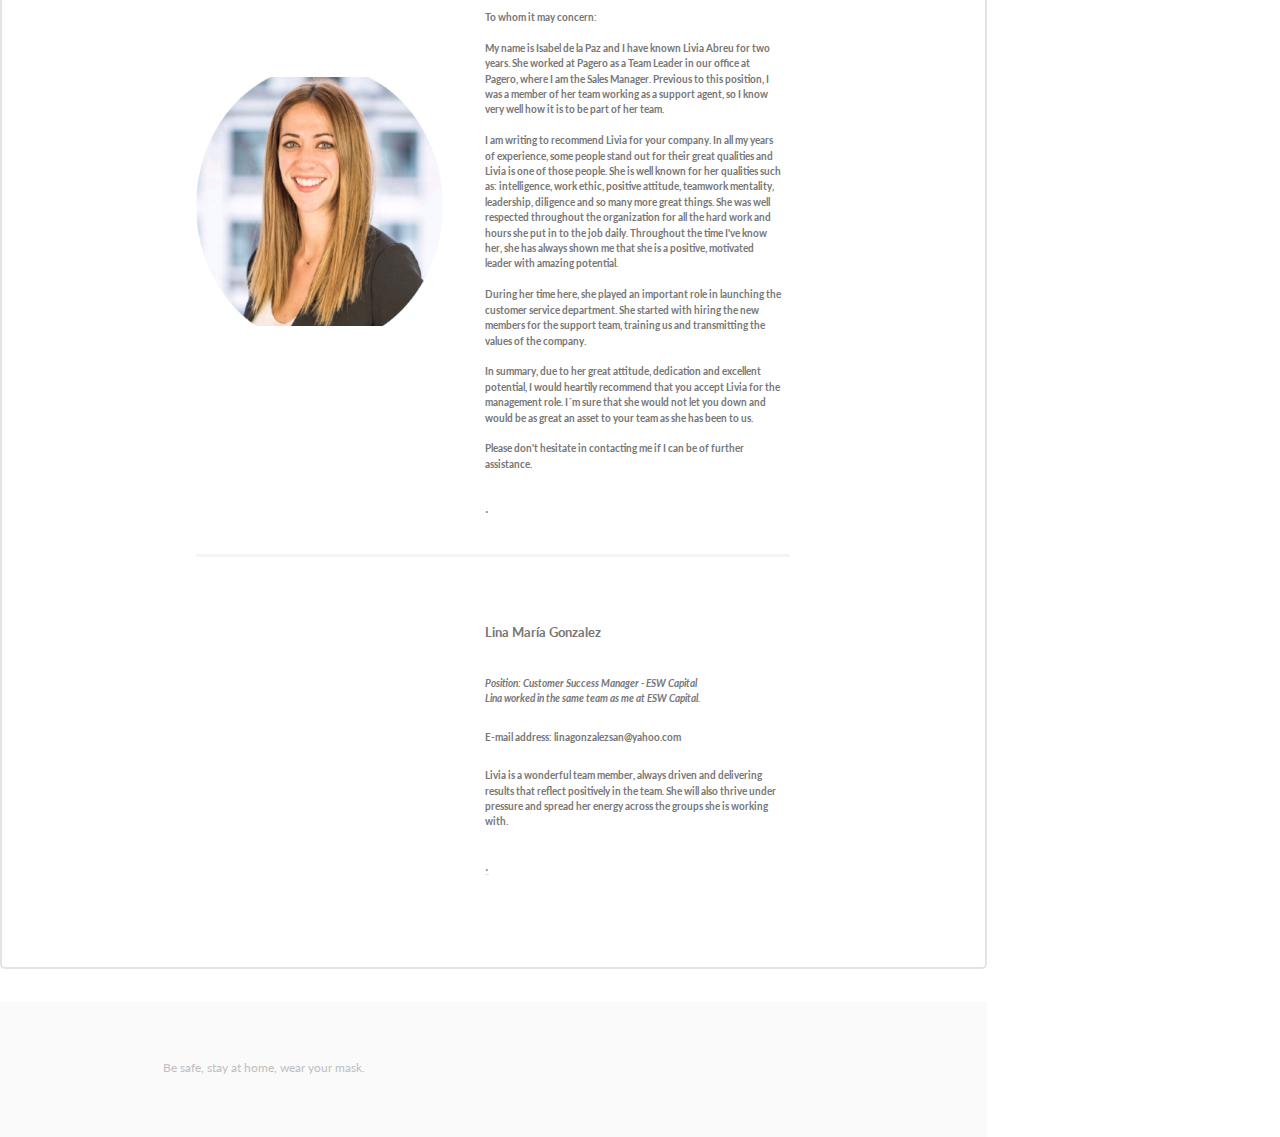
==== commit 559028f4: "Update index.html" ====
--- a/index.html
+++ b/index.html
@@ -13,7 +13,7 @@
 				<header>
 					<span class="image avatar"><img src="images/Livia3.jpg" alt="" /></span>
 					<h1 id="logo"><a href="#">Livia Abreu</a></h1>
-					<p>Strategist, Customer centricity, Tech Support Management</p>
+					<p> Customer Success Management, Strategist, Support </p>
 				</header>
 				<nav id="nav">
 					<ul>
@@ -56,7 +56,7 @@
 									
 									<p> Trilingual → English/ Portuguese/ Spanish <br>
 									<br>Dual Citizenship - Portuguese and Brazilian</br>
-									<br> Willing to relocate if necessary</br></p>
+									<br> Willing to relocate to United States.</br></p>
 								</div>
 							</section>
 						
@@ -250,6 +250,7 @@
 								<h4>What are you waiting for? :)</h4>
 								<p>E-mail address: <a href="mailto:abreuliv@gmail.com">abreuliv@gmail.com</a><br>
 								Phone Number: +55 21 98939 7651<br>
+									For international calls, please use Whatsapp or skype.<br>
 								</p>
 												
 								</div> 
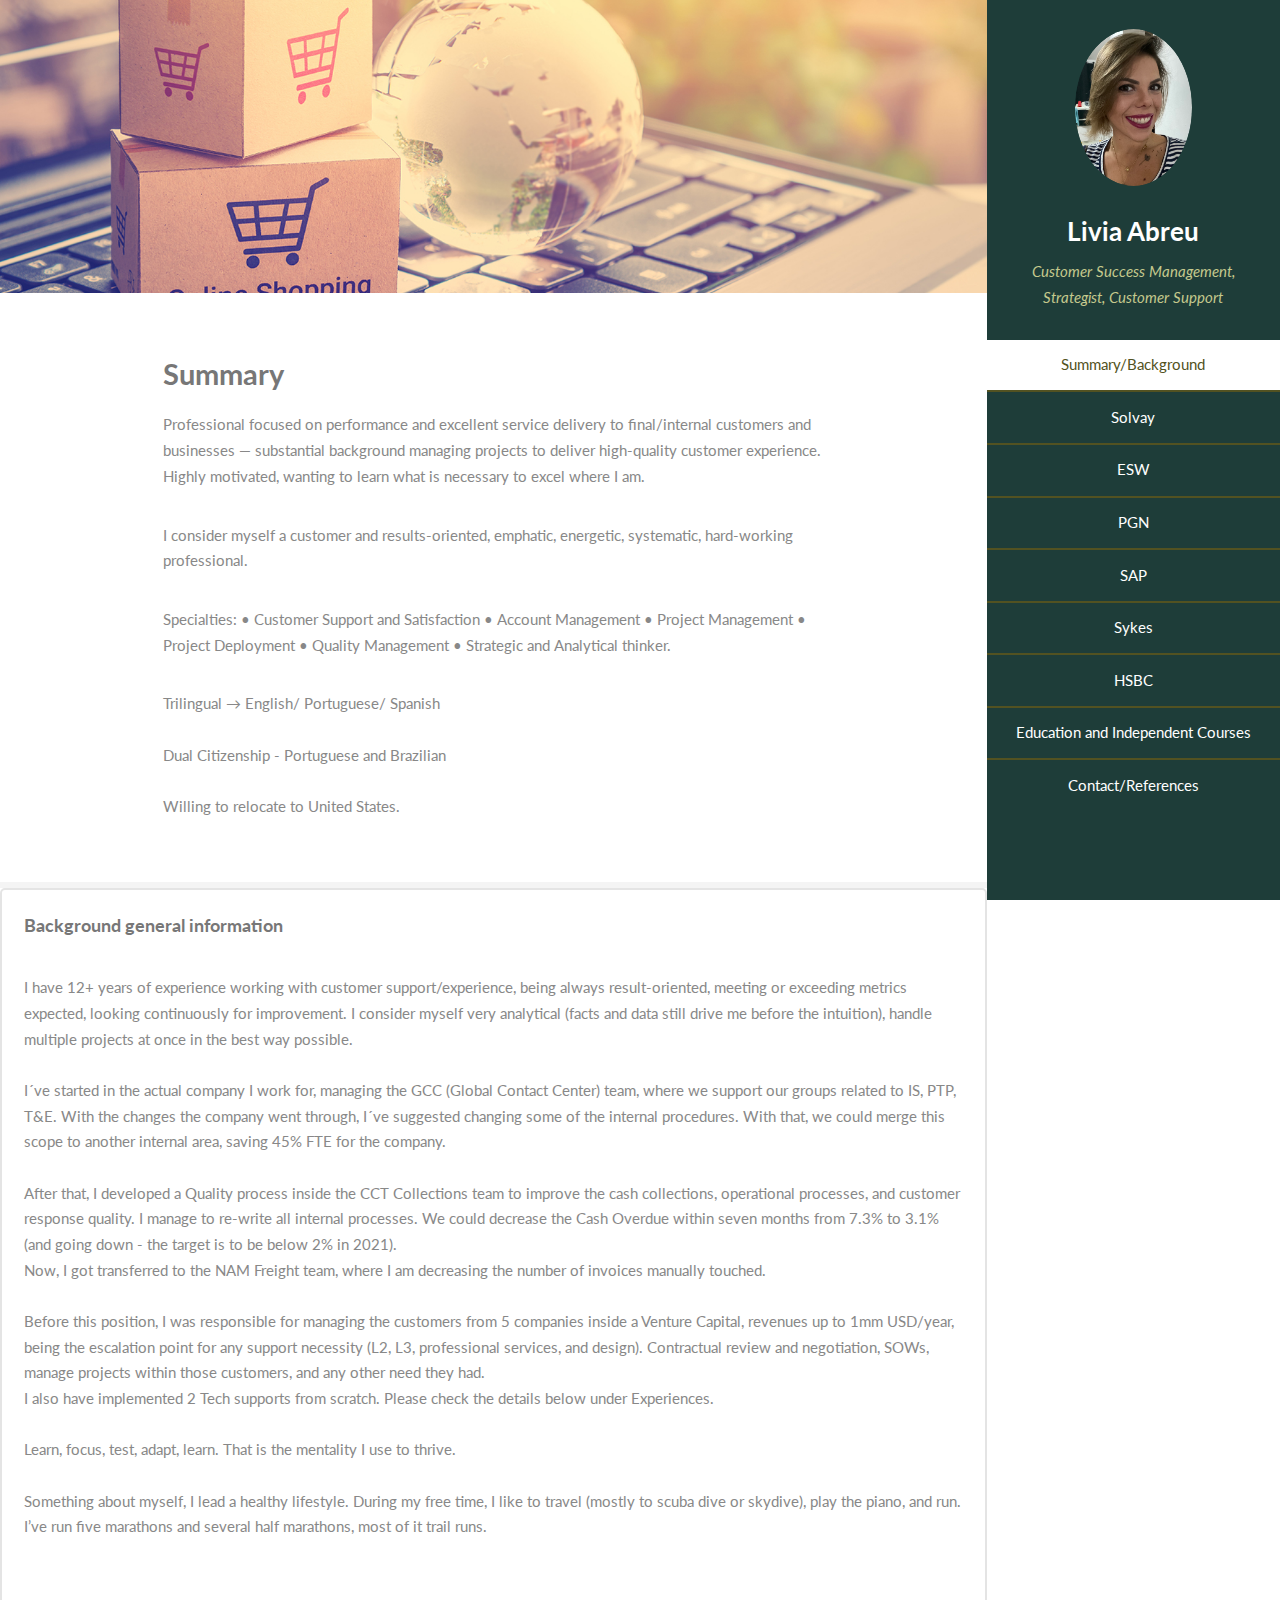
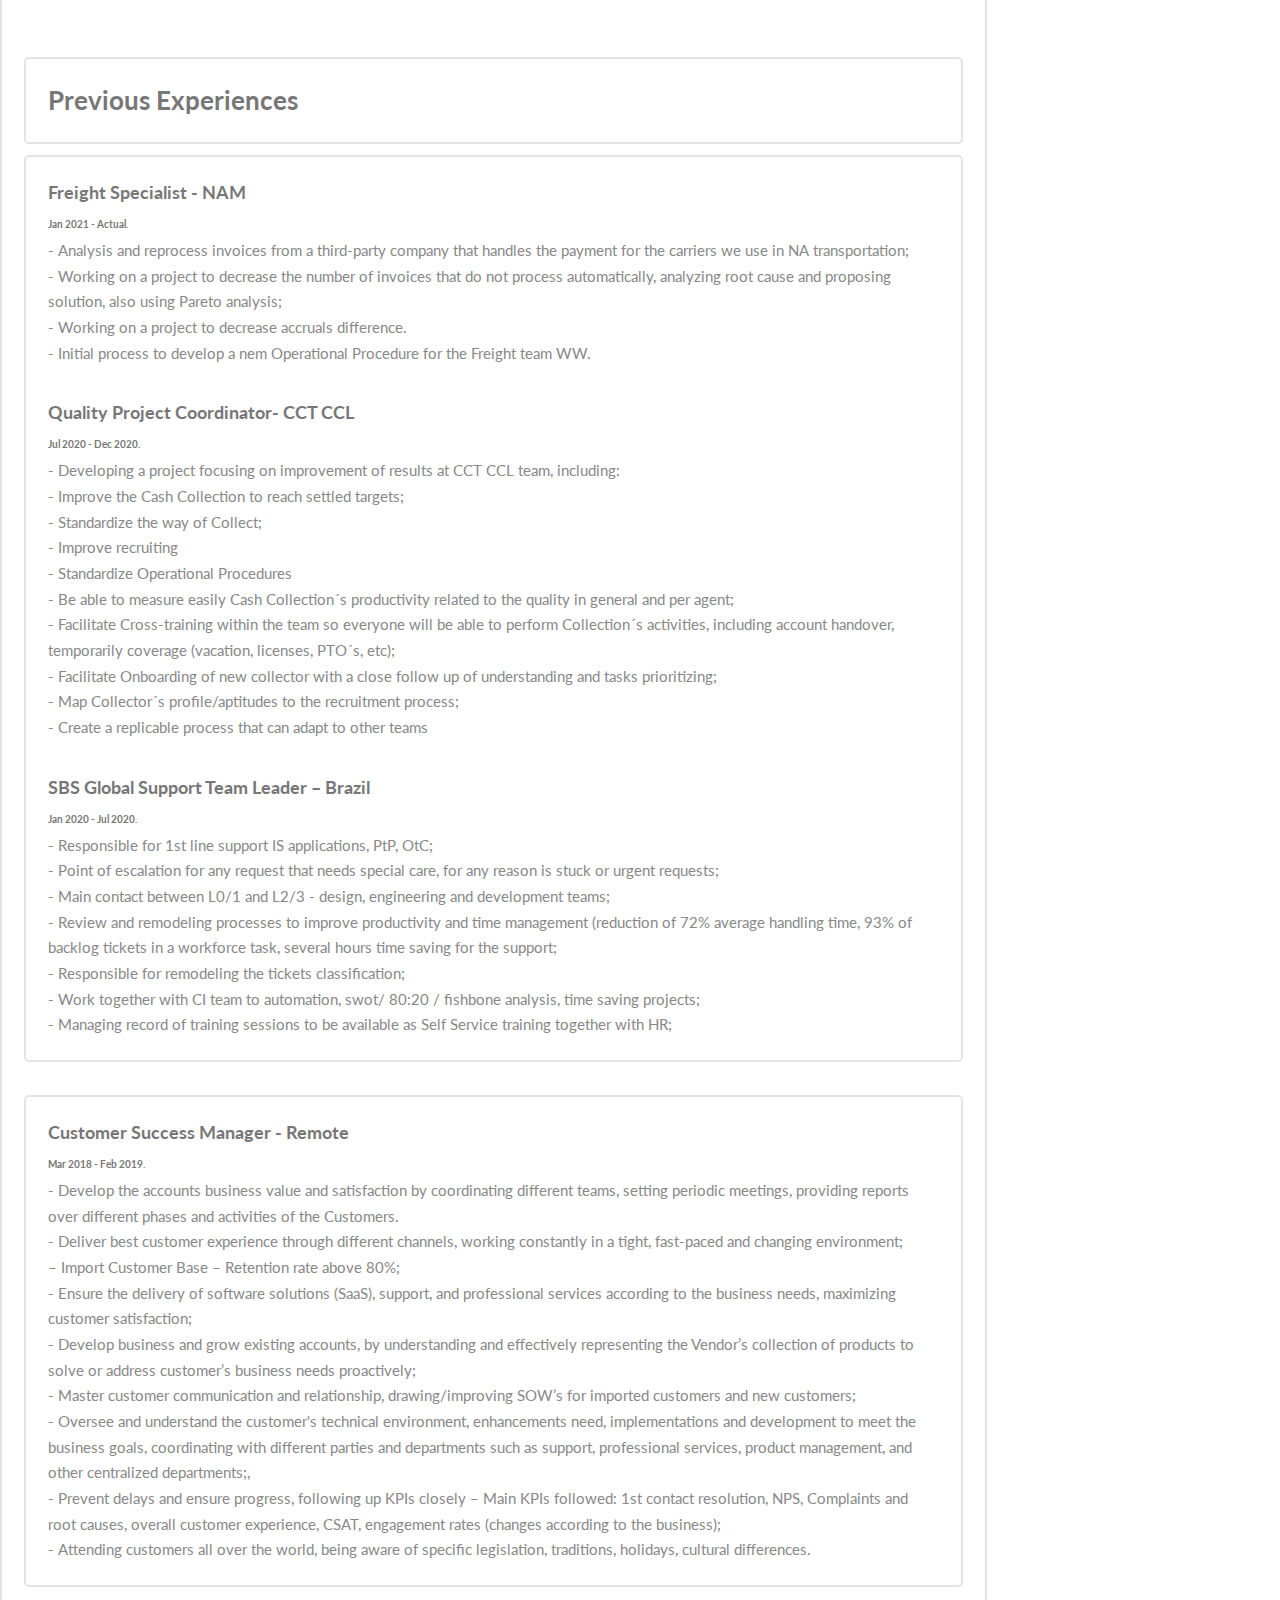
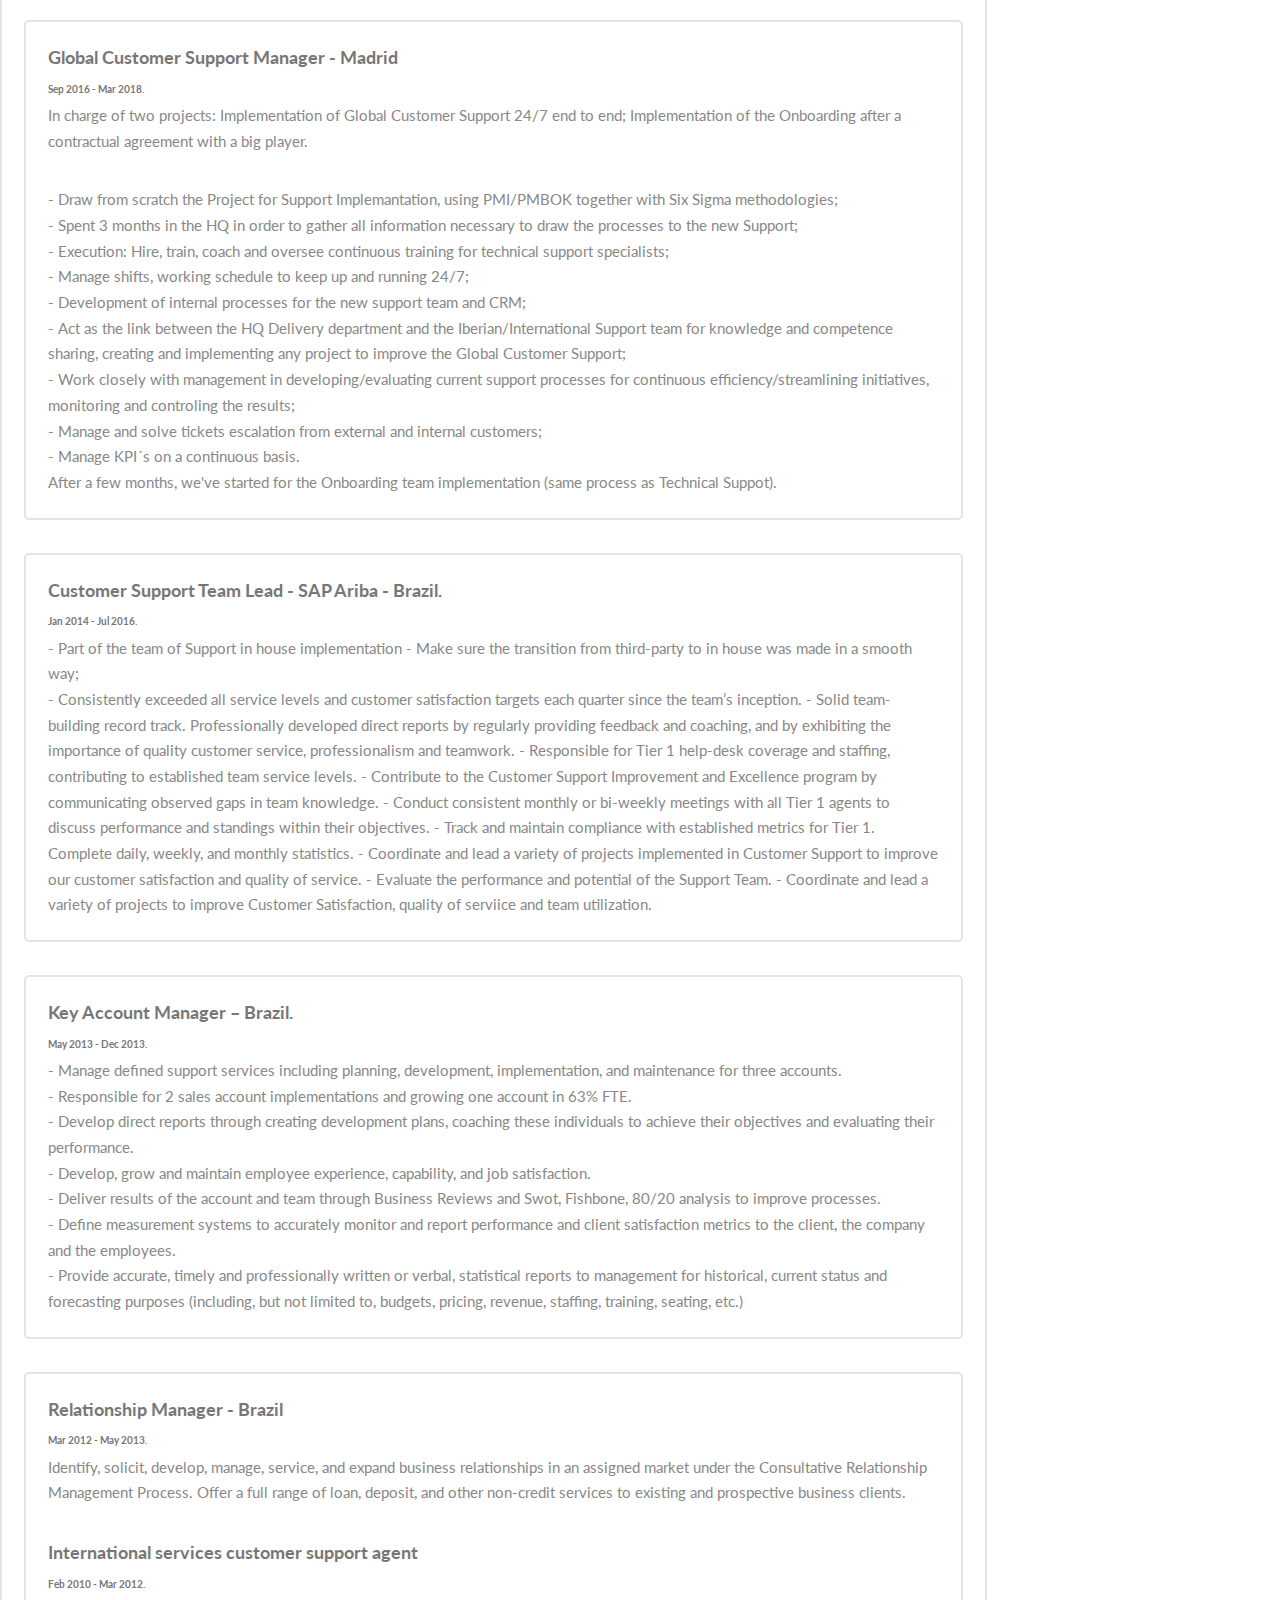
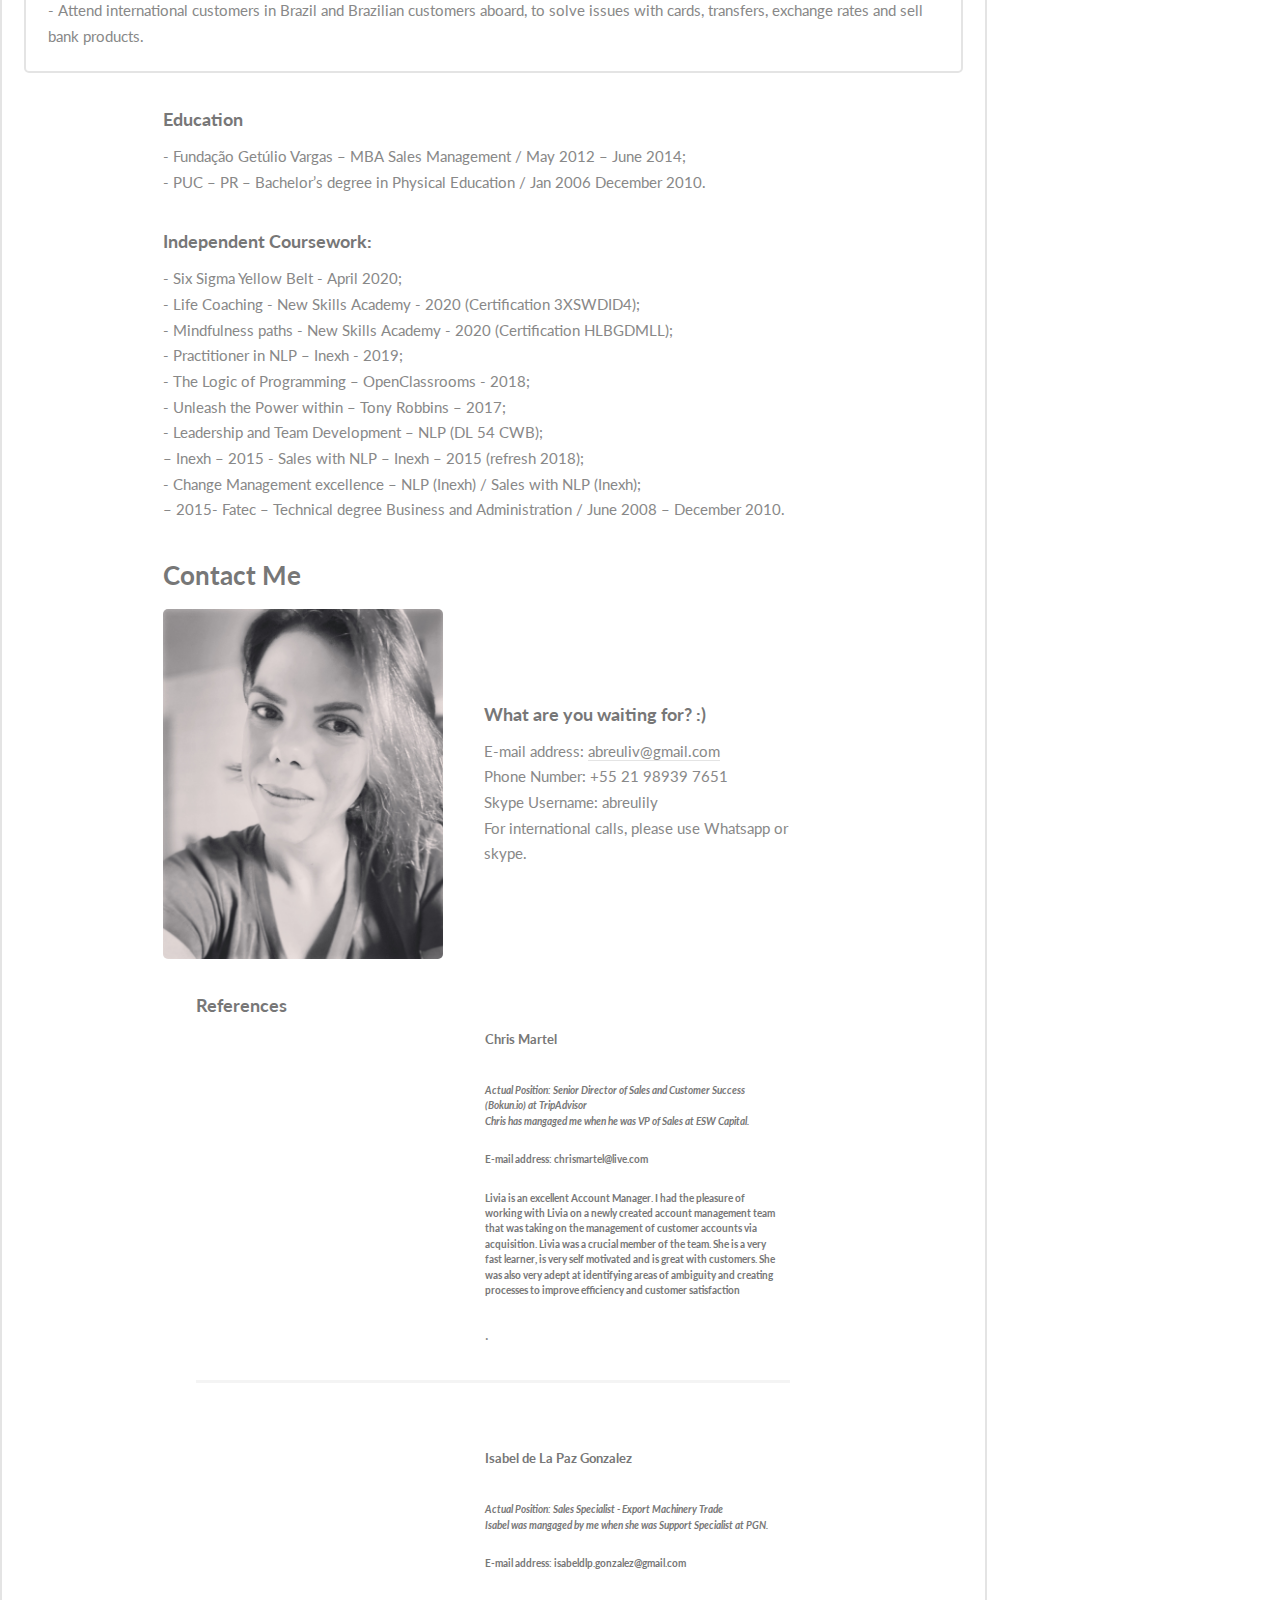
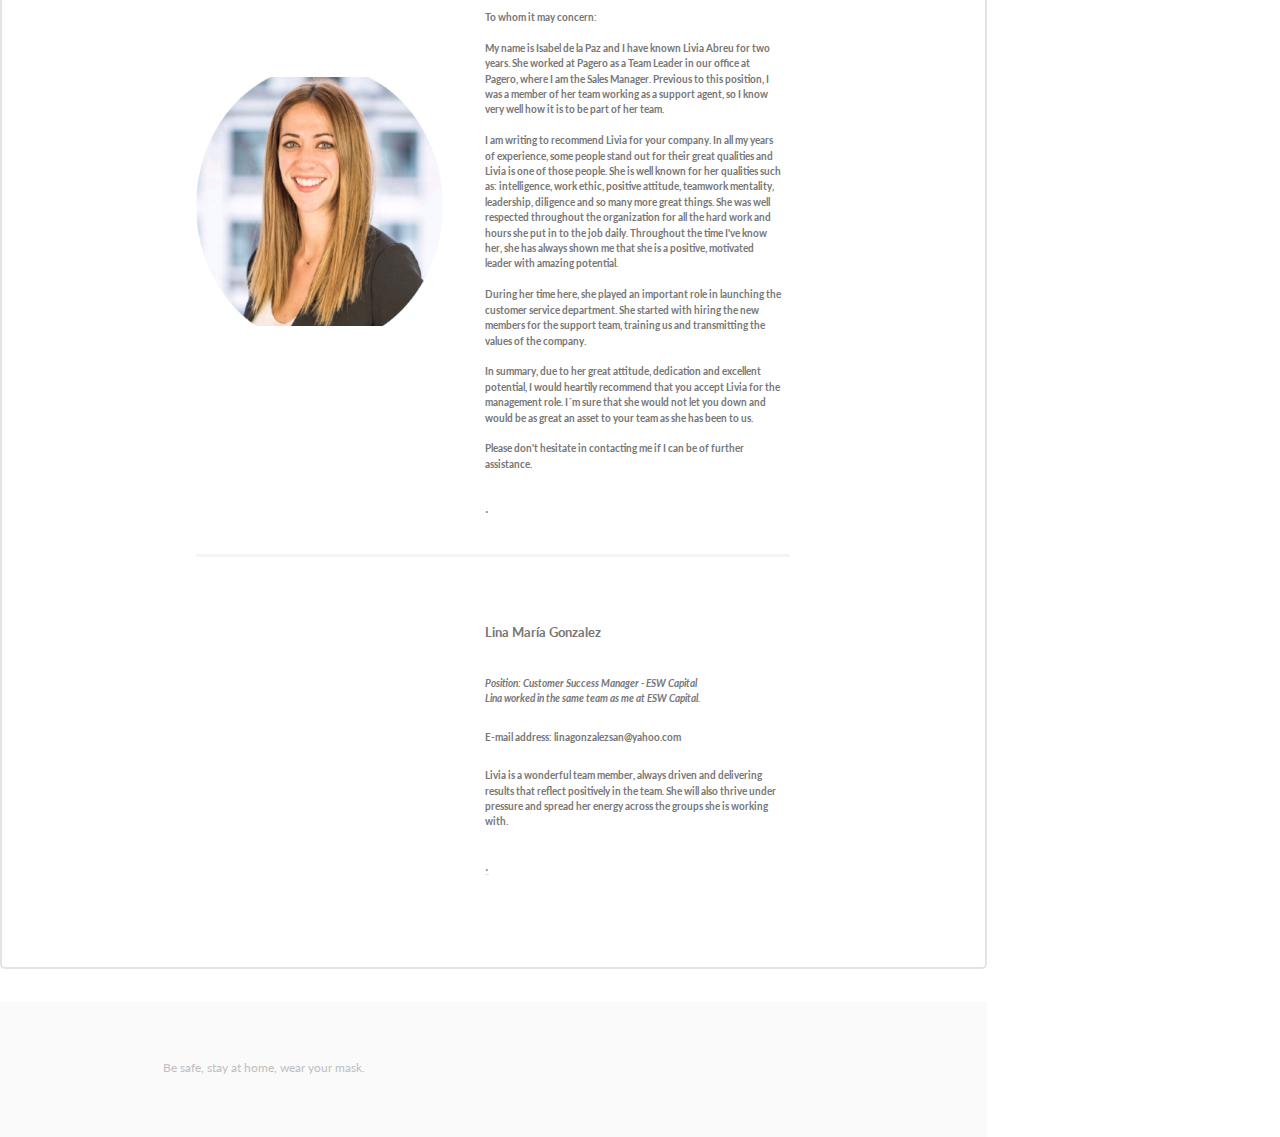
==== commit 8273c69c: "Update index.html" ====
--- a/index.html
+++ b/index.html
@@ -13,7 +13,7 @@
 				<header>
 					<span class="image avatar"><img src="images/Livia3.jpg" alt="" /></span>
 					<h1 id="logo"><a href="#">Livia Abreu</a></h1>
-					<p> Customer Success Management, Strategist, Support </p>
+					<p> Customer Success Management, Strategist, Customer Support </p>
 				</header>
 				<nav id="nav">
 					<ul>
@@ -250,6 +250,7 @@
 								<h4>What are you waiting for? :)</h4>
 								<p>E-mail address: <a href="mailto:abreuliv@gmail.com">abreuliv@gmail.com</a><br>
 								Phone Number: +55 21 98939 7651<br>
+								Skype Username: abreulily <br>
 									For international calls, please use Whatsapp or skype.<br>
 								</p>
 												
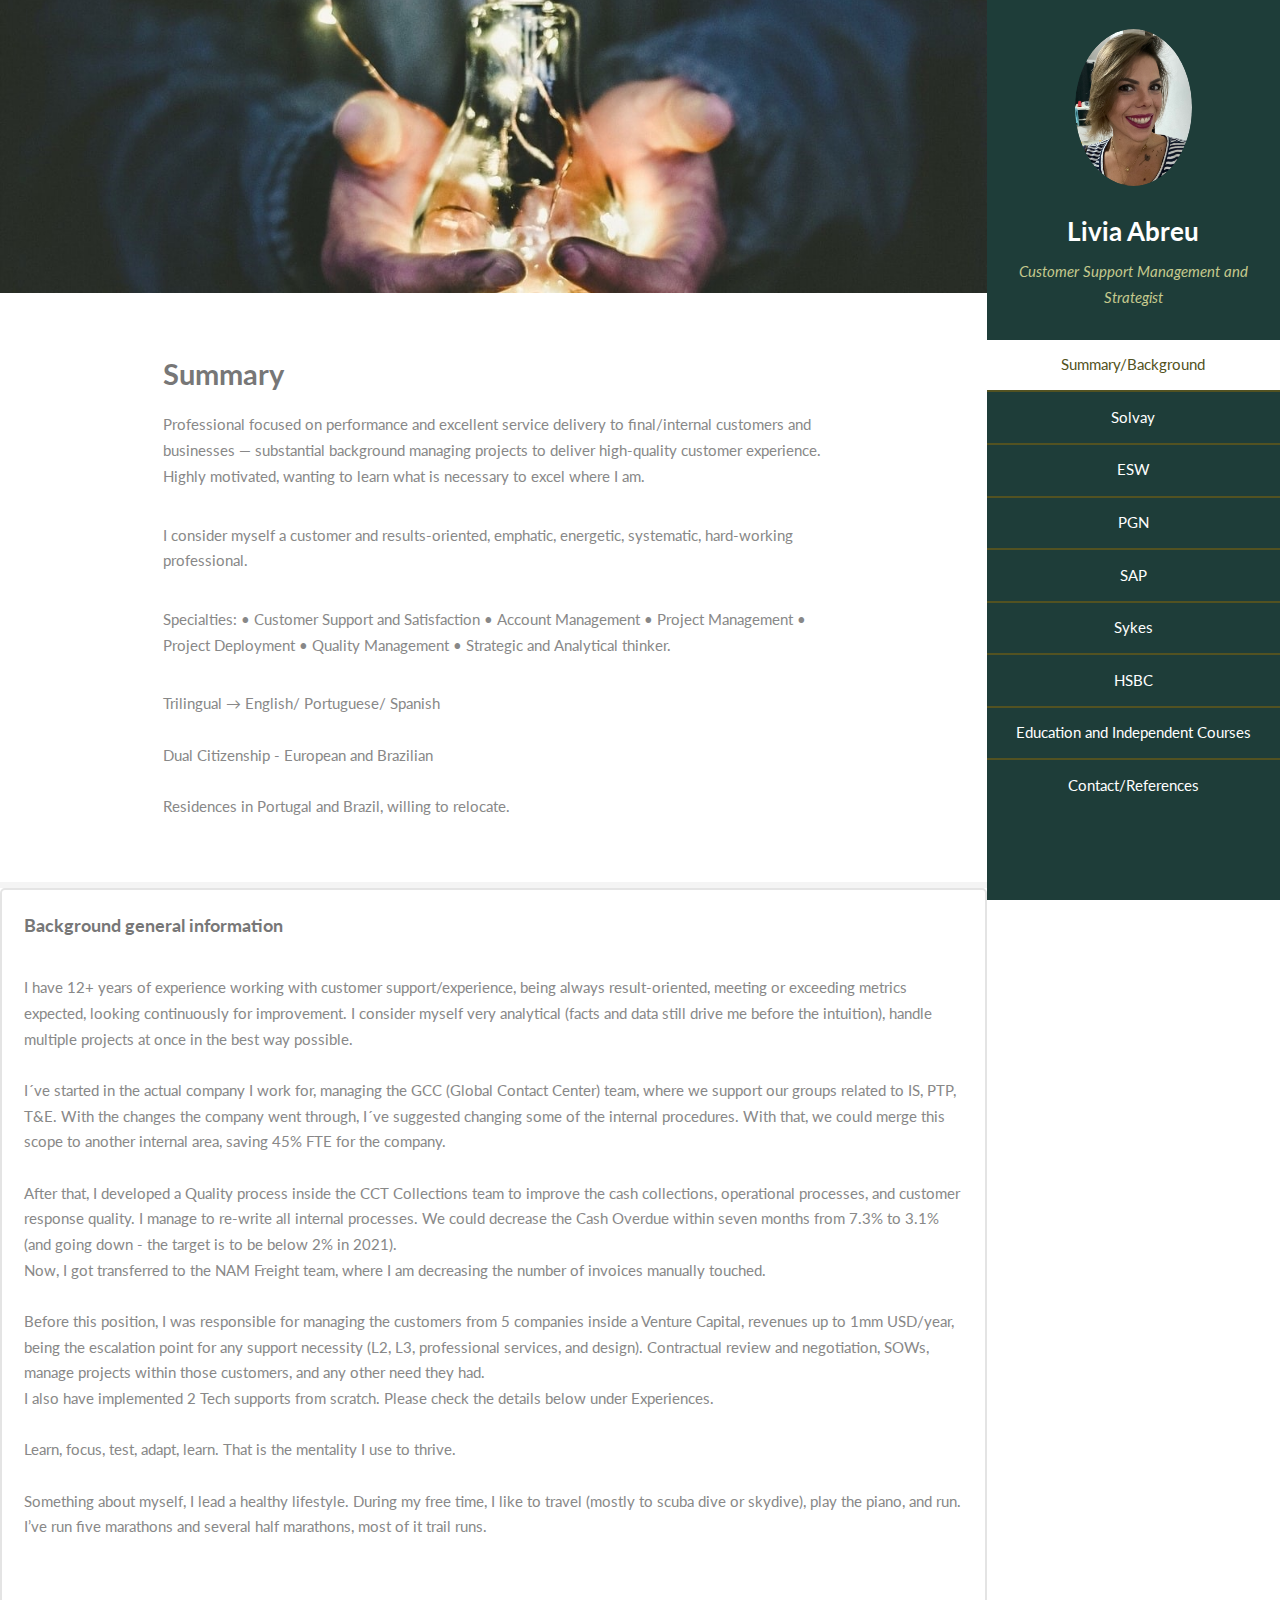
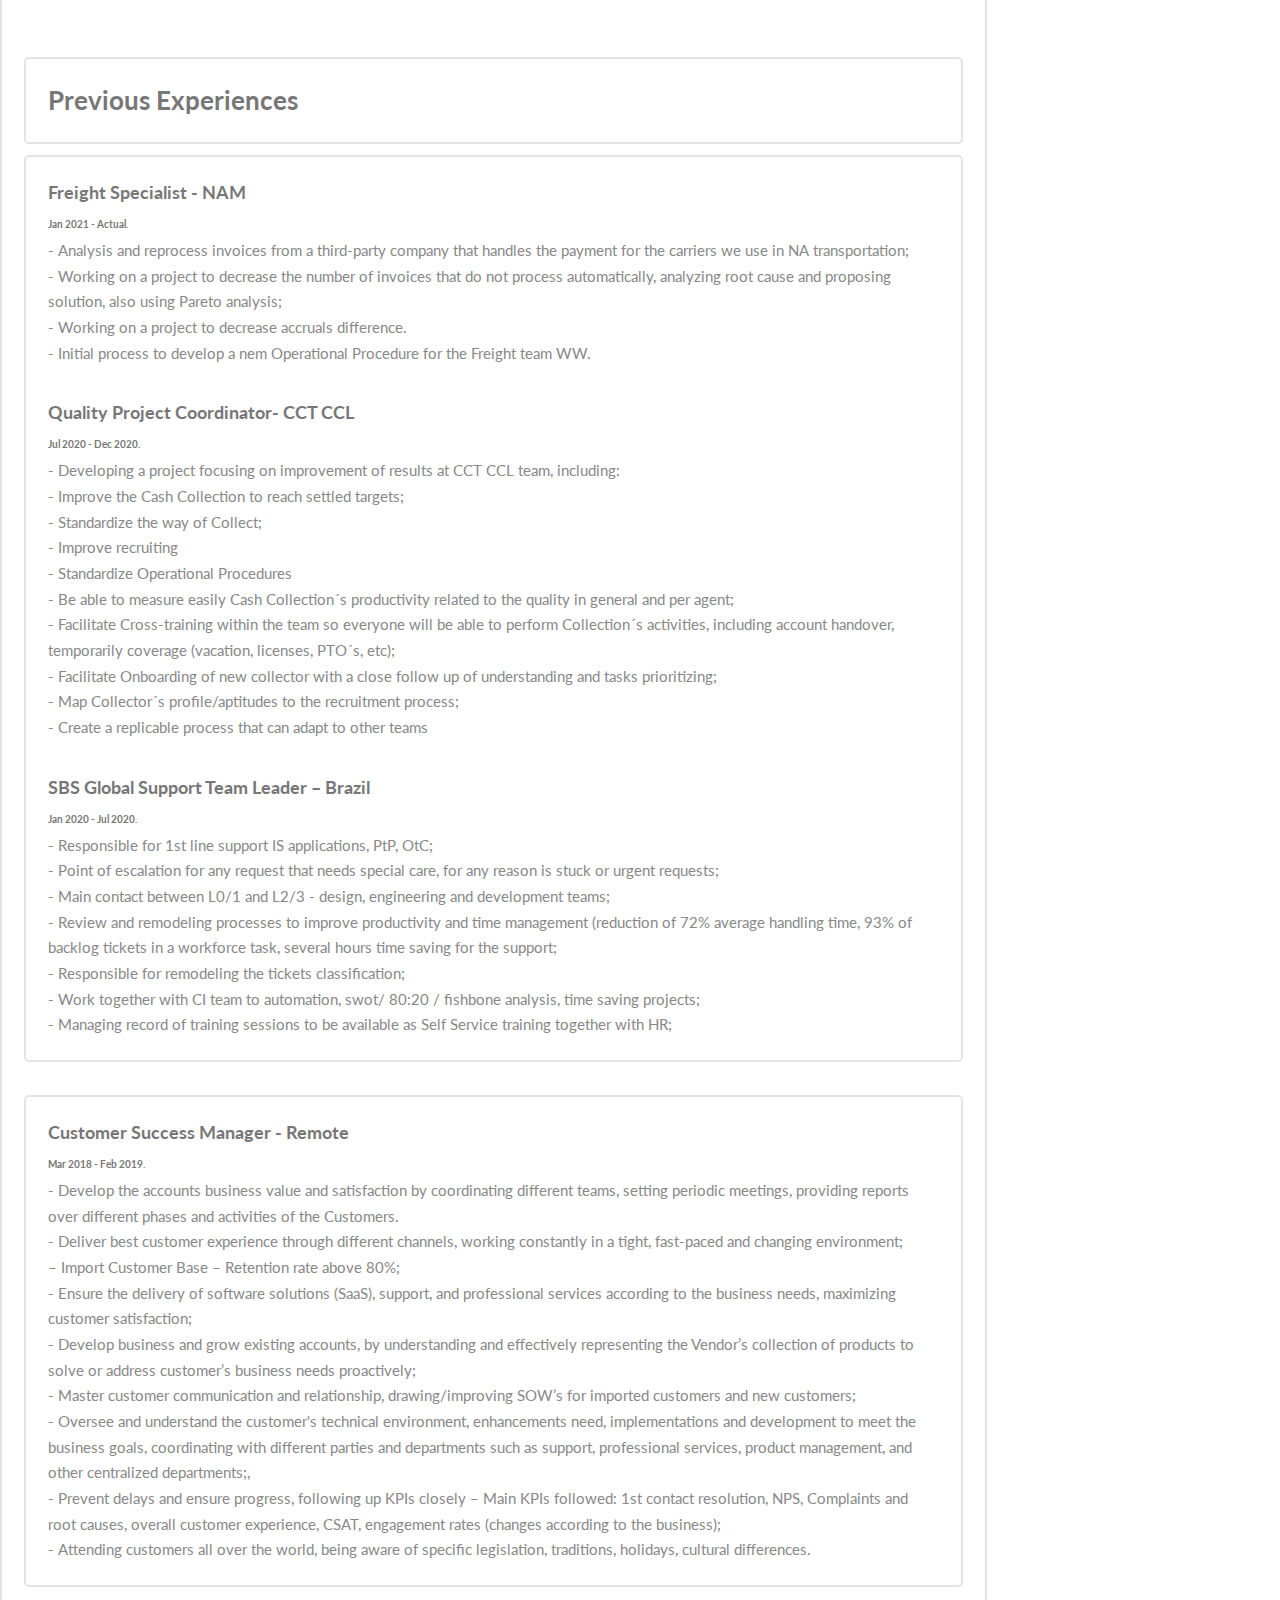
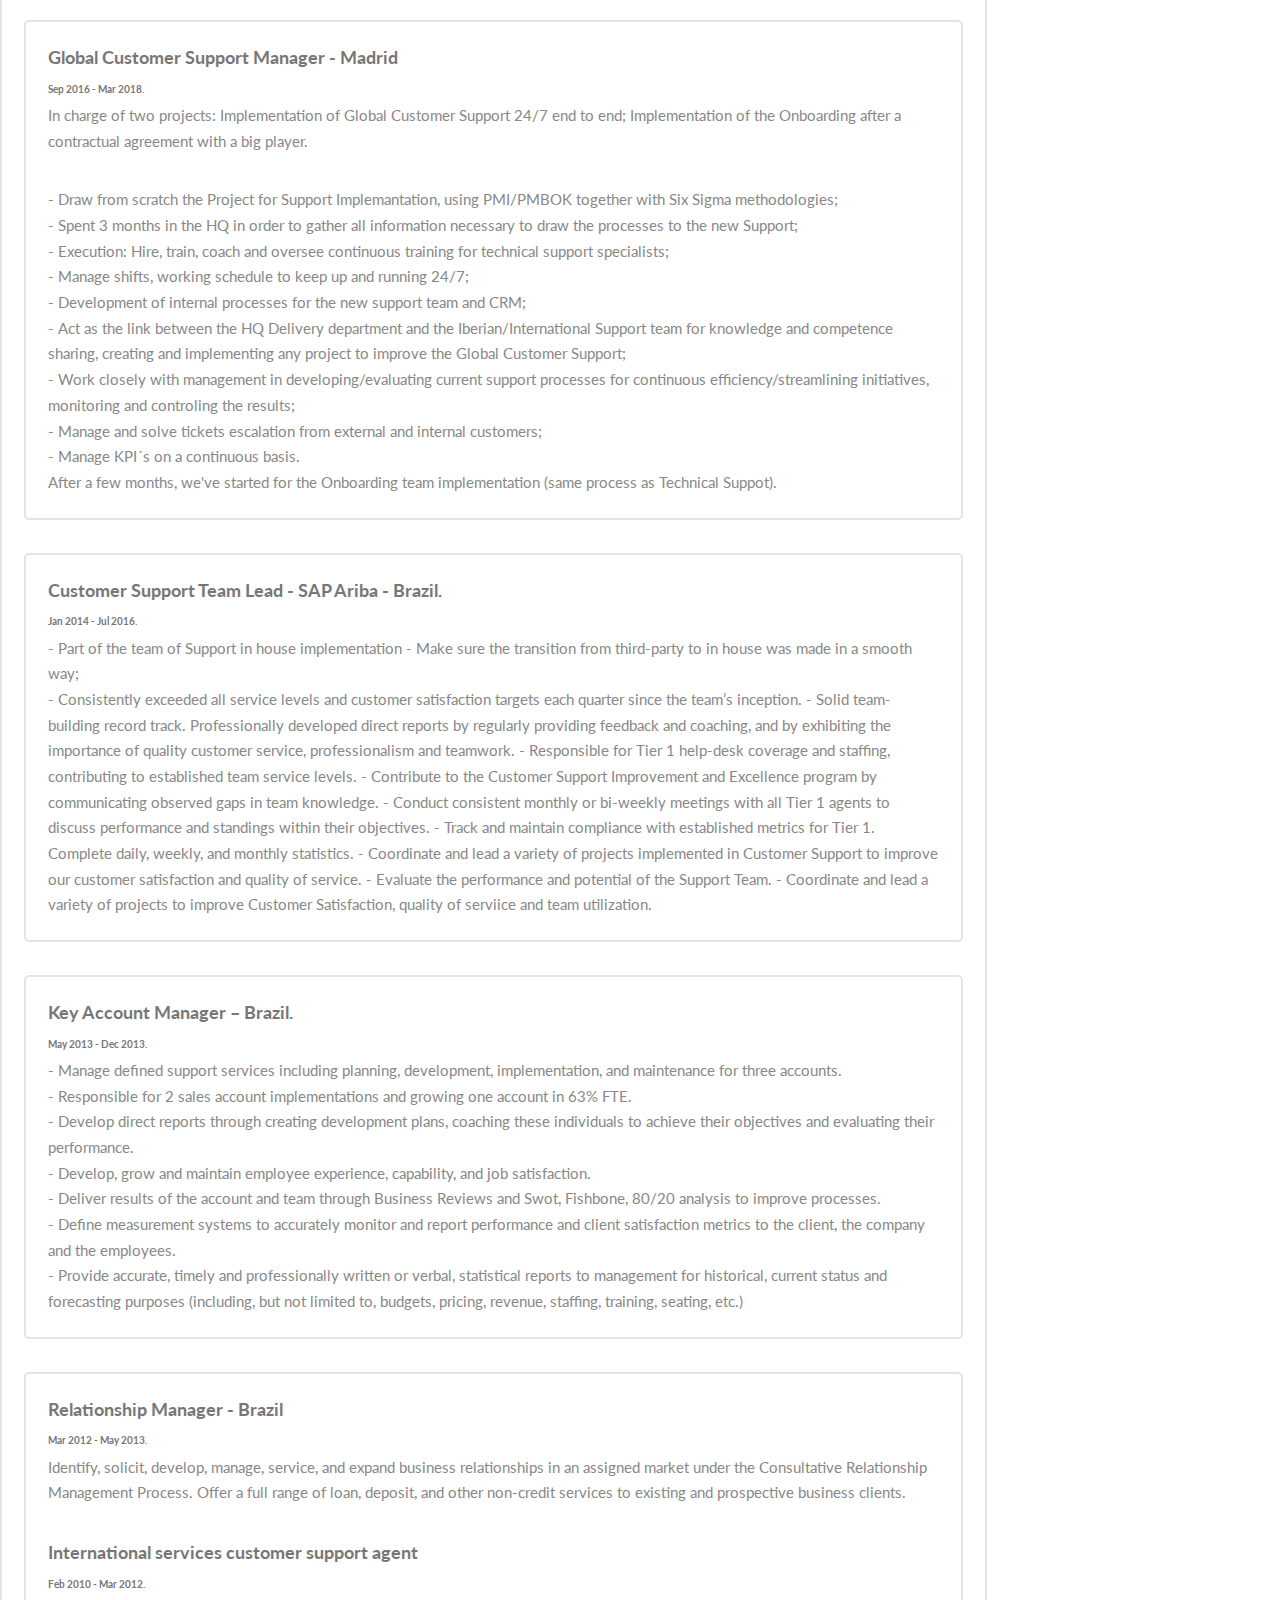
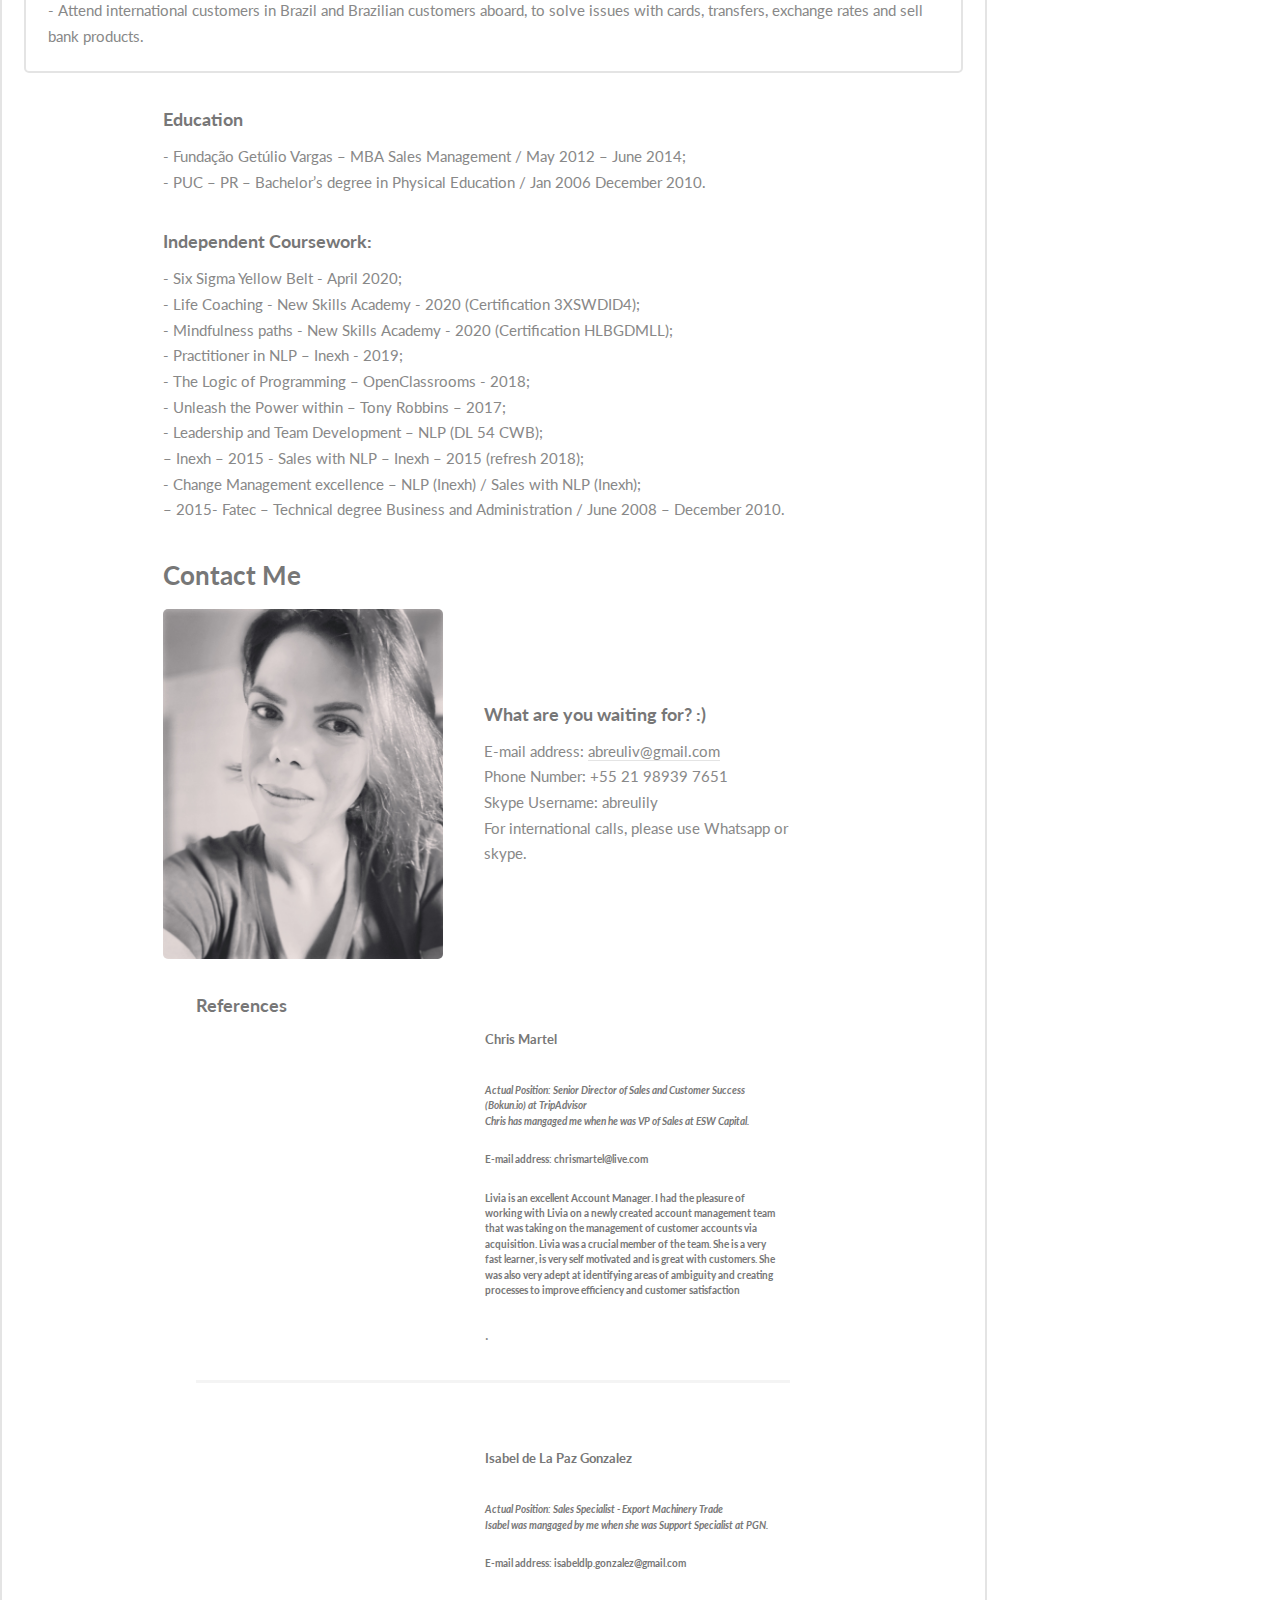
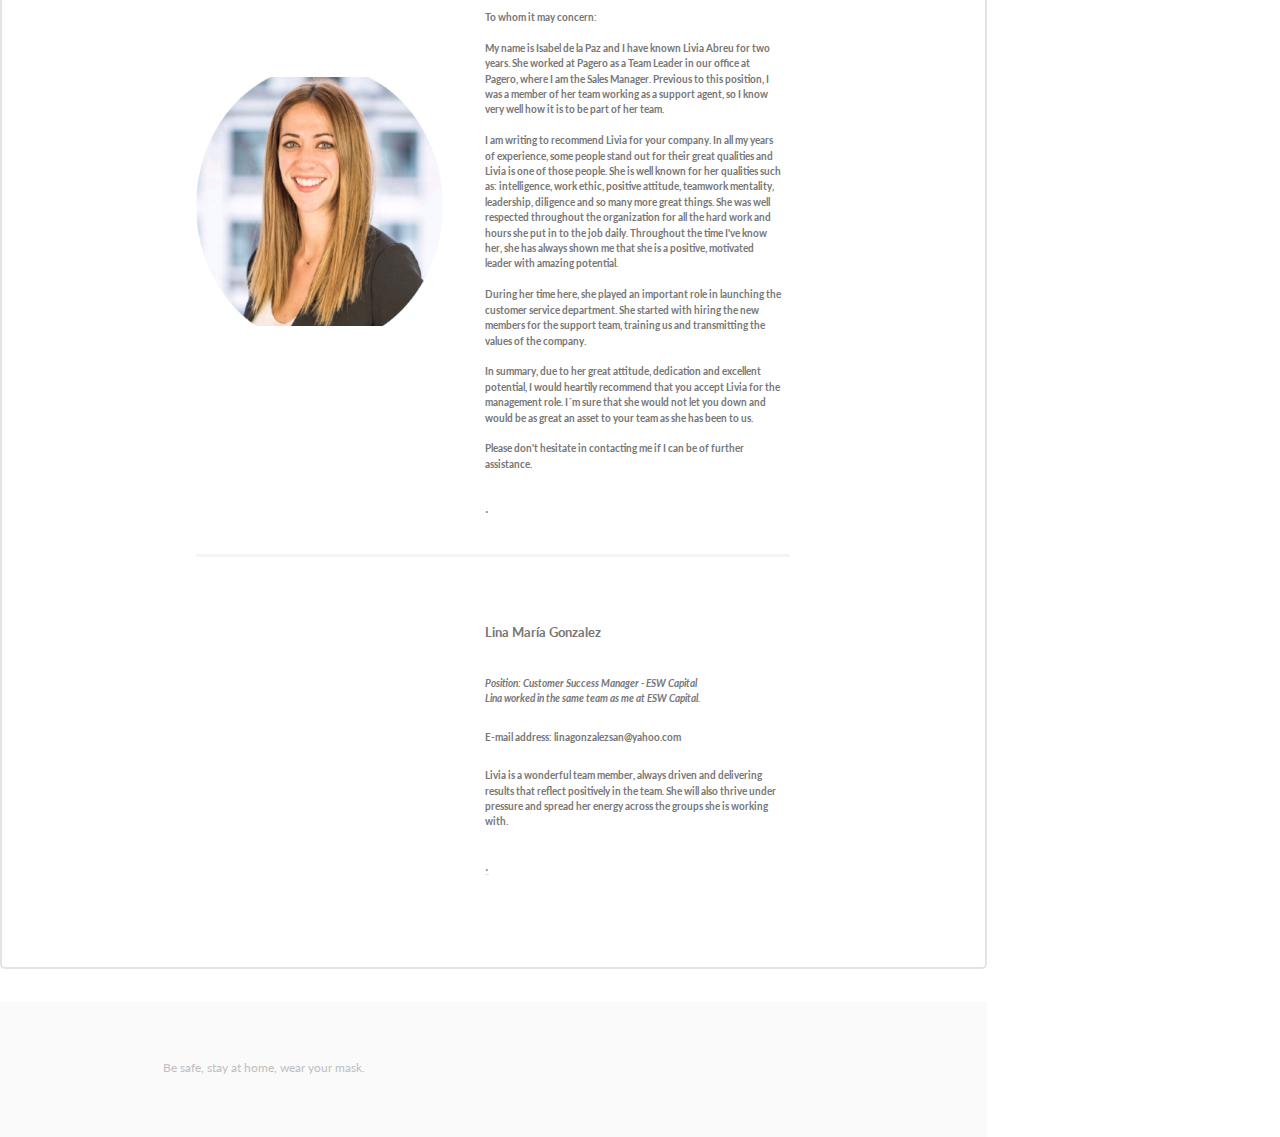
==== commit 6755a232: "Update index.html" ====
--- a/index.html
+++ b/index.html
@@ -13,7 +13,7 @@
 				<header>
 					<span class="image avatar"><img src="images/Livia3.jpg" alt="" /></span>
 					<h1 id="logo"><a href="#">Livia Abreu</a></h1>
-					<p> Customer Success Management, Strategist, Customer Support </p>
+					<p> Customer Support Management and Strategist </p>
 				</header>
 				<nav id="nav">
 					<ul>
@@ -55,8 +55,8 @@
 
 									
 									<p> Trilingual → English/ Portuguese/ Spanish <br>
-									<br>Dual Citizenship - Portuguese and Brazilian</br>
-									<br> Willing to relocate to United States.</br></p>
+									<br>Dual Citizenship - European and Brazilian</br>
+									<br>Residences in Portugal and Brazil, willing to relocate. </br></p>
 								</div>
 							</section>
 						
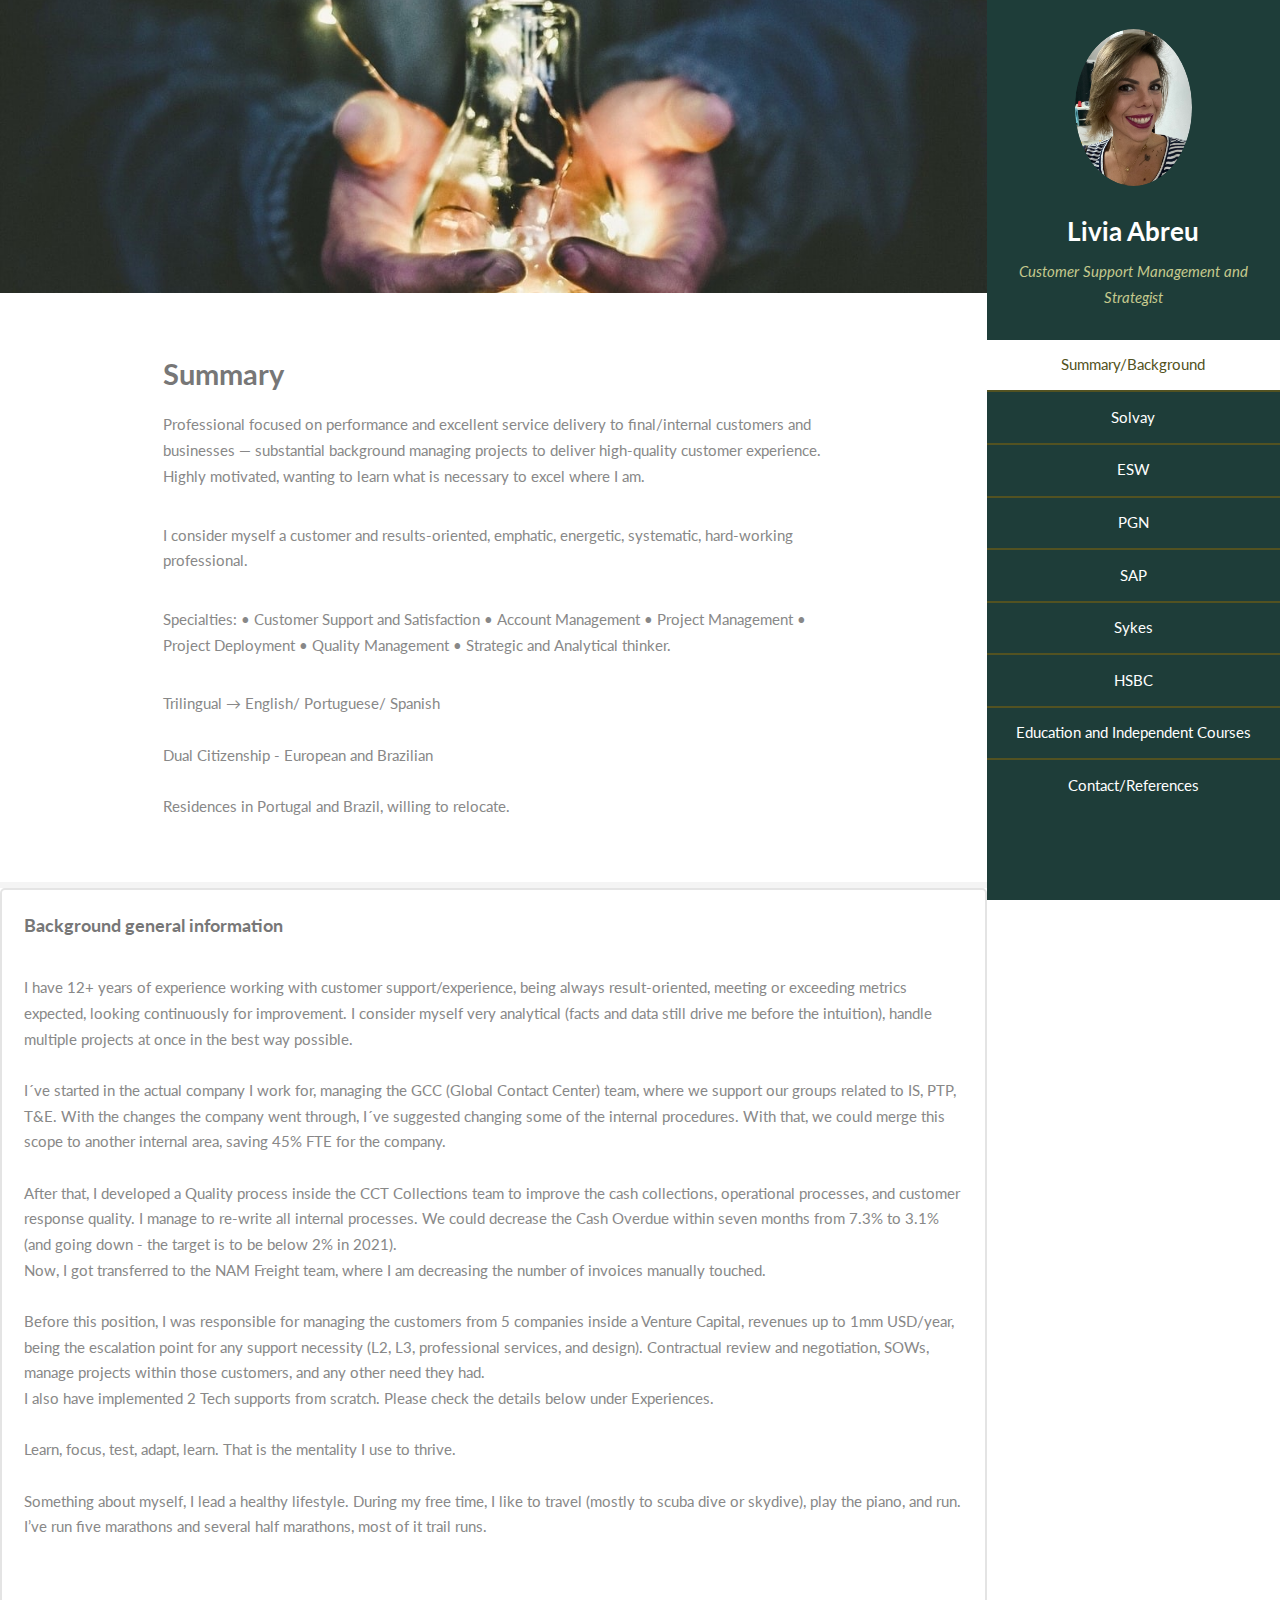
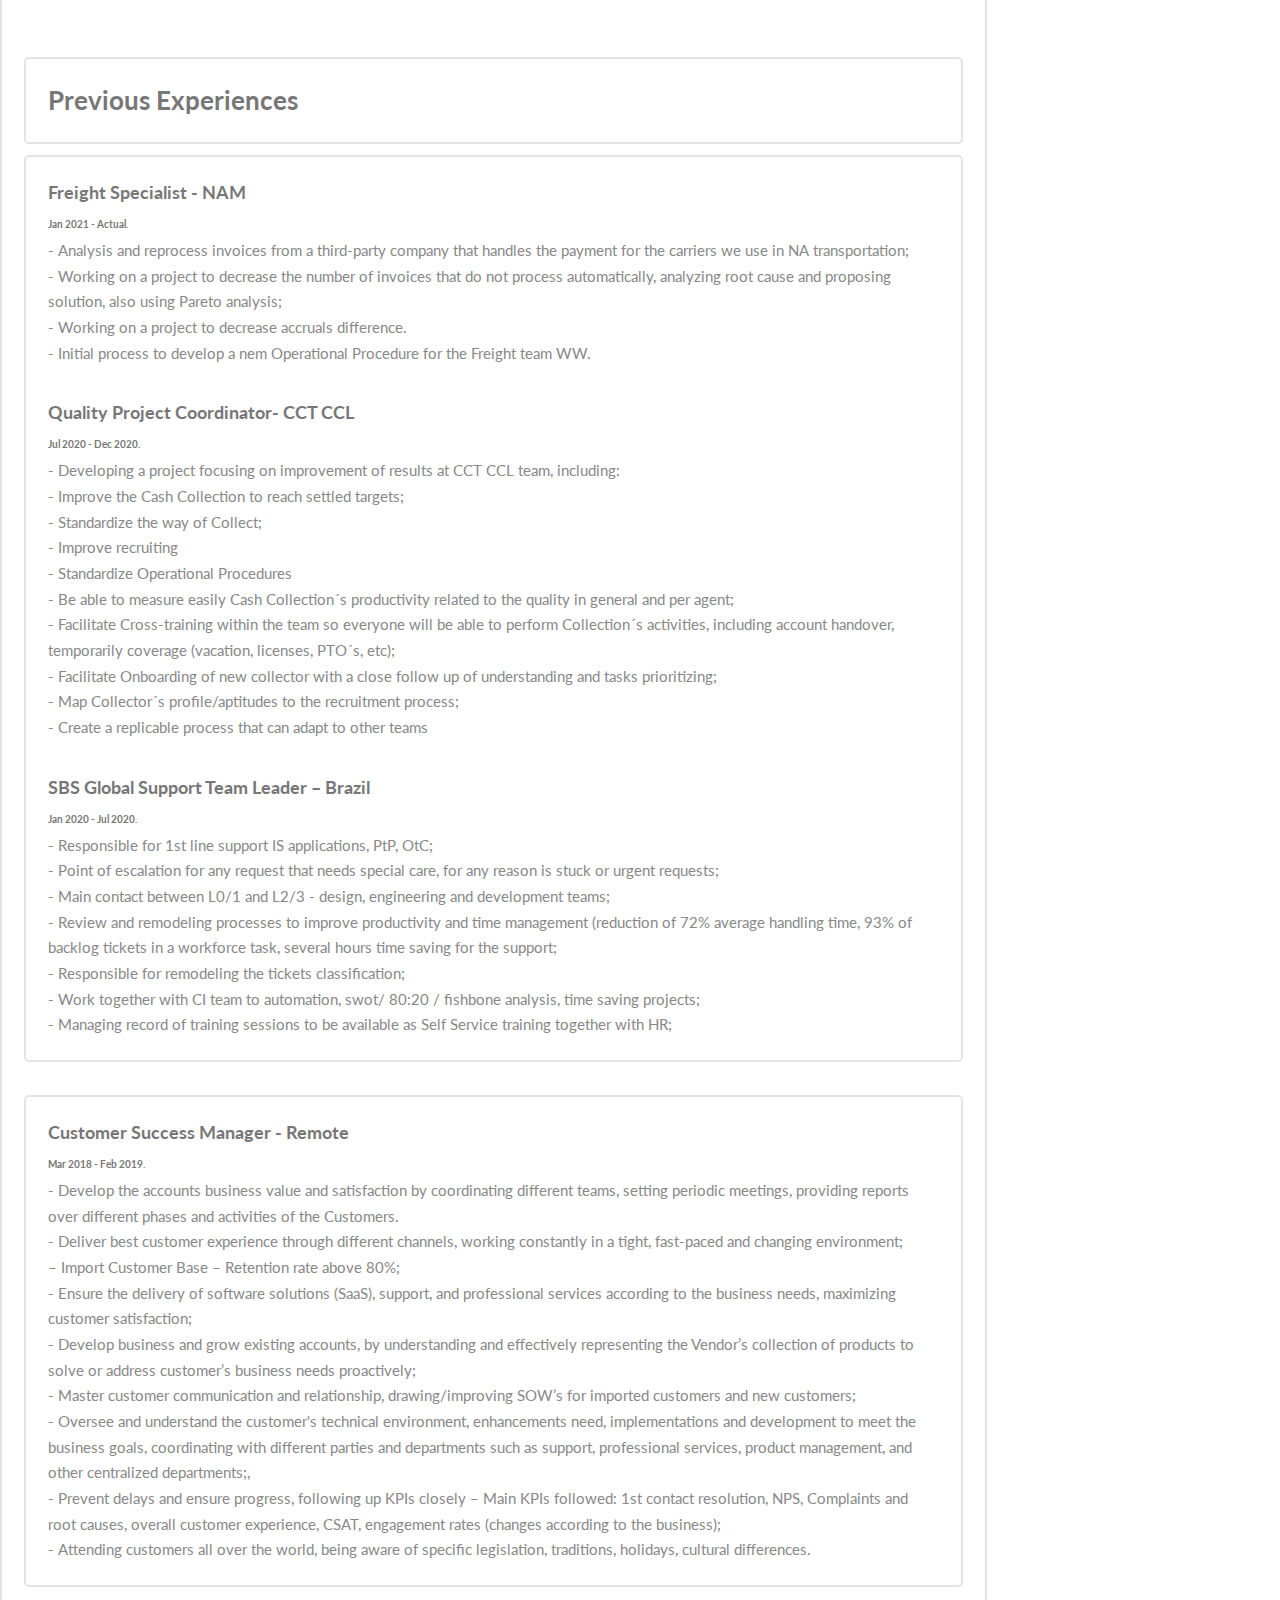
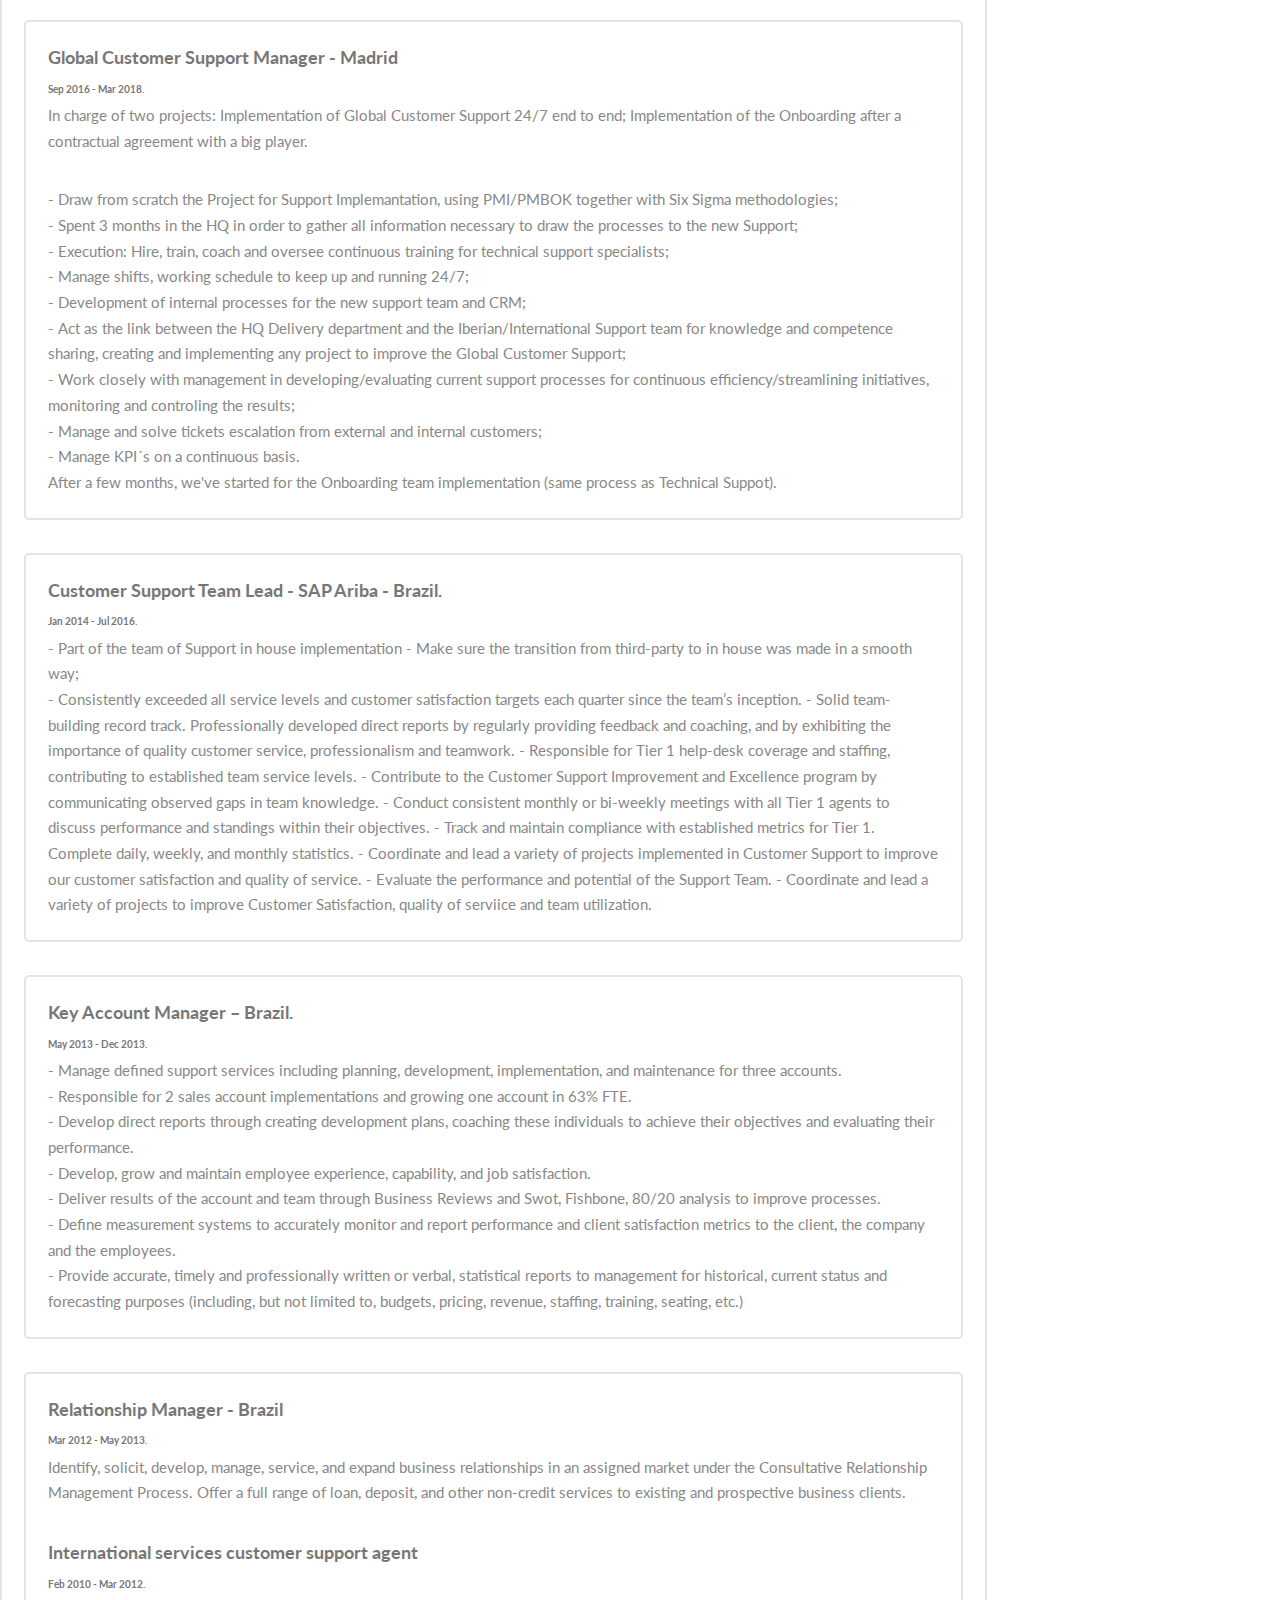
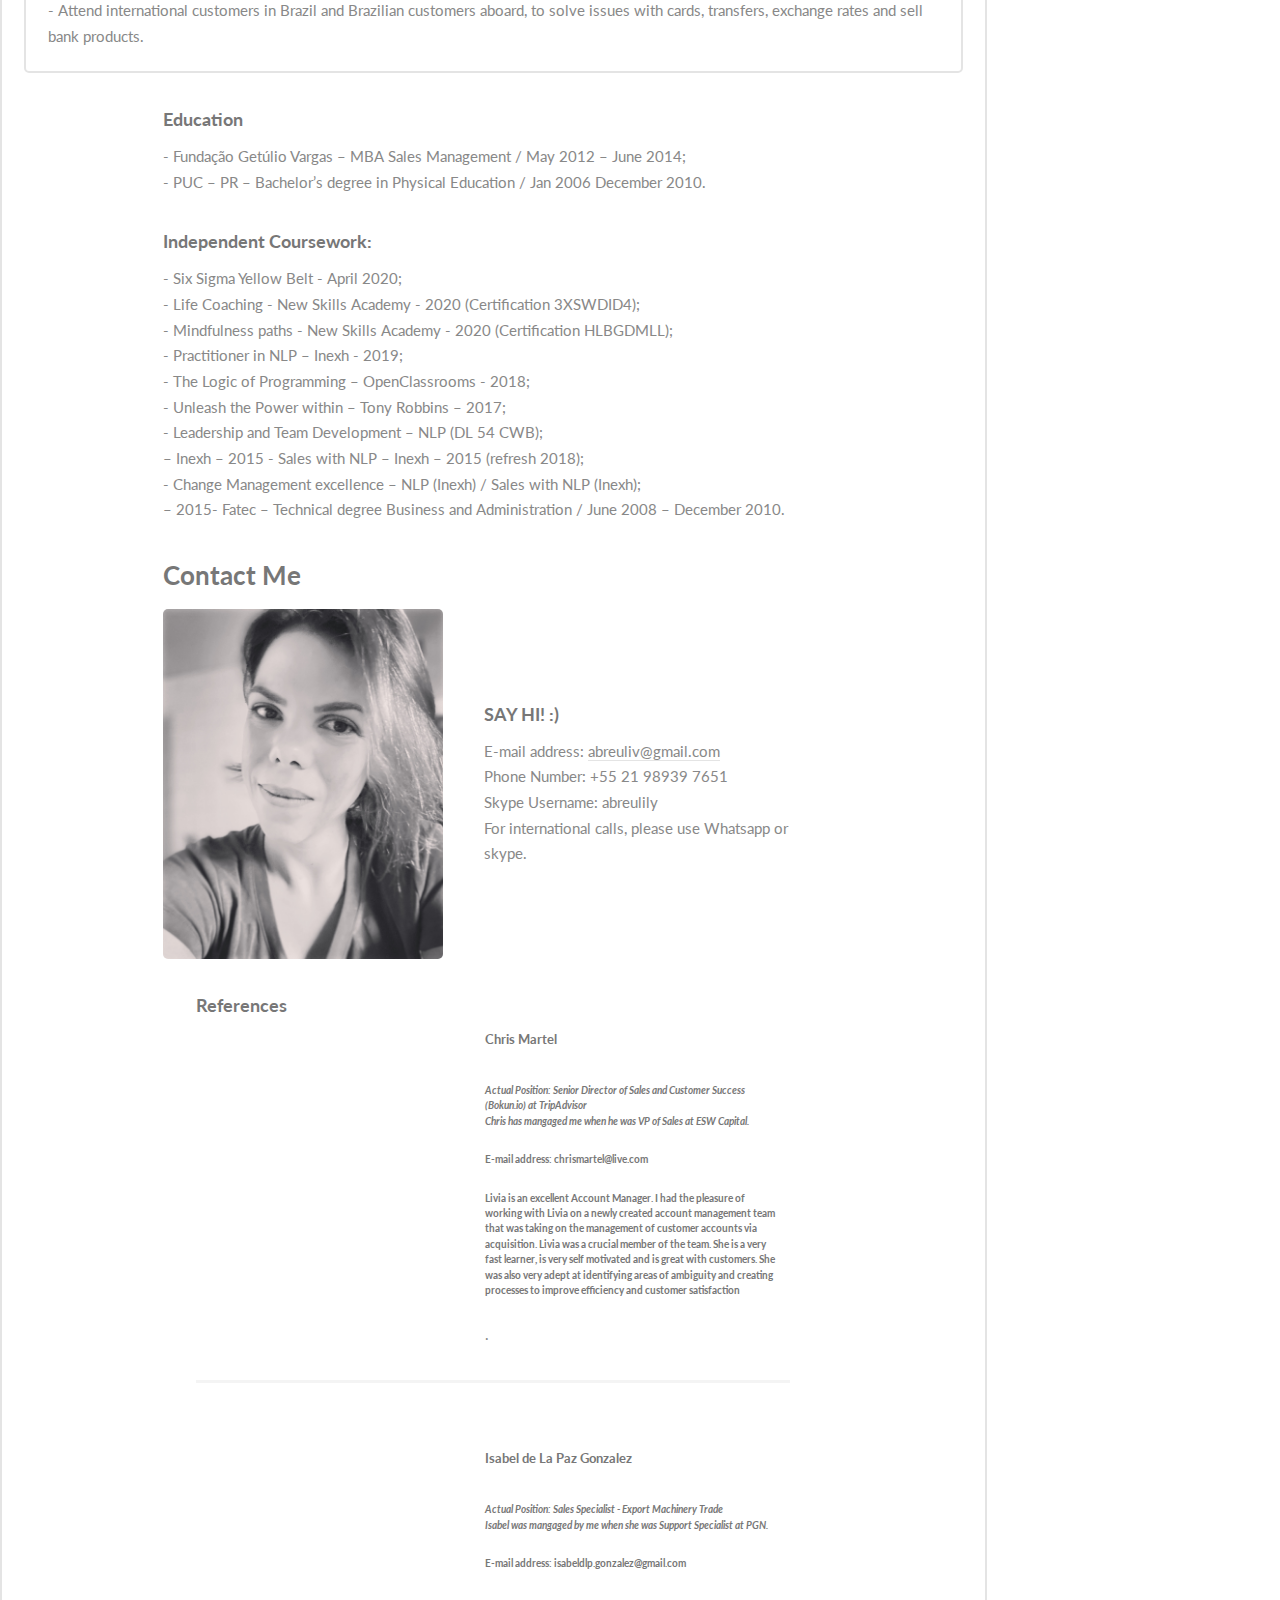
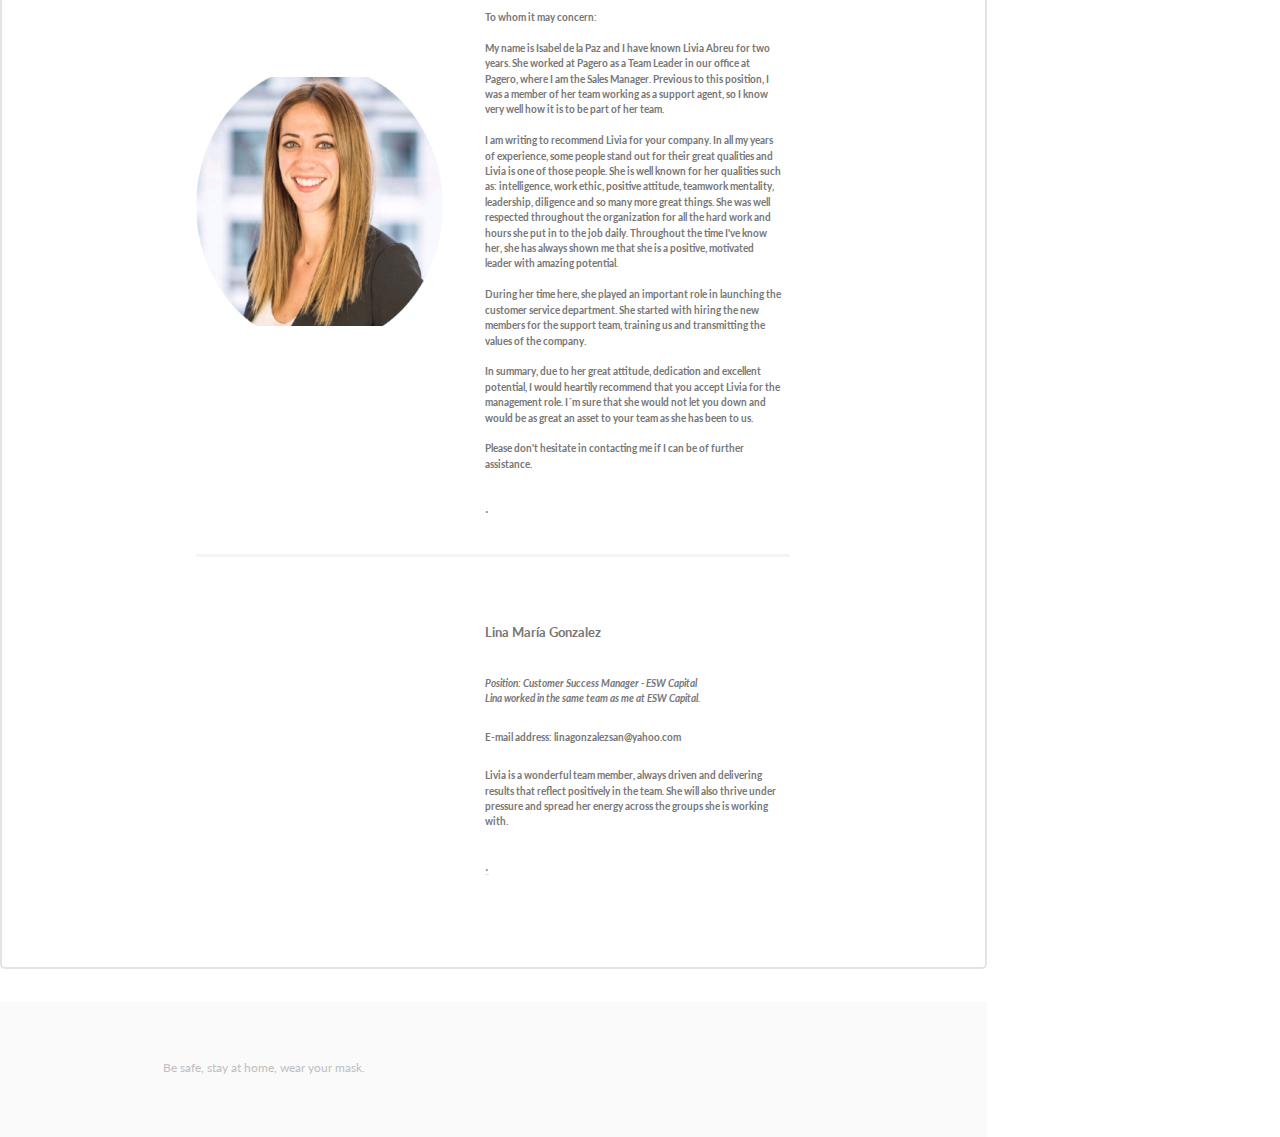
==== commit de9d2802: "Update index.html" ====
--- a/index.html
+++ b/index.html
@@ -1,376 +1,395 @@
 <!DOCTYPE HTML>
-<html>
-	<head>
-		<title>Professional Profile - Livia Abreu</title>
-		<meta charset="utf-8" />
-		<meta name="viewport" content="width=device-width, initial-scale=1, user-scalable=no" />
-		<link rel="stylesheet" href="assets/css/main.css" />
-	</head>
-	<body class="is-preload">
-		
-		<!-- Header -->
-			<section id="header">
-				<header>
-					<span class="image avatar"><img src="images/Livia3.jpg" alt="" /></span>
-					<h1 id="logo"><a href="#">Livia Abreu</a></h1>
-					<p> Customer Support Management and Strategist </p>
-				</header>
-				<nav id="nav">
-					<ul>
-						<li><a href="#one" class="active">Summary/Background</a></li>
-						<li><a href="#two"> Solvay</a></li>
-						<li><a href="#three">ESW</a></li>
-						<li><a href="#four">PGN</a></li>
-						<li><a href="#five">SAP</a></li>
-						<li><a href="#six">Sykes</a></li>
-						<li><a href="#seven">HSBC</a></li>
-						<li><a href="#eight">Education and Independent Courses</a></li>
-						<li><a href="#nine">Contact/References</a></li>
-					</ul>
-				</nav>
-				<footer>
-					
-				</footer>
-			</section>
-
-		<!-- Wrapper -->
-			<div id="wrapper">
-
-				<!-- Main -->
-					<div id="main">
-
-						<!-- One -->
-							<section id="one">
-								<div class="image main" data-position="center">
-									<img src="images/onlineshopping.jpg" alt="" />
-								</div>
+	<html>
+		<head>
+			<title>Professional Profile - Livia Abreu</title>
+			<meta charset="utf-8" />
+			<meta name="viewport" content="width=device-width, initial-scale=1, user-scalable=no" />
+			<link rel="stylesheet" href="assets/css/main.css" />
+		</head>
+		<body class="is-preload">
+			
+			<!-- Header -->
+				<section id="header">
+					<header>
+						<span class="image avatar"><img src="images/Livia3.jpg" alt="" /></span>
+						<h1 id="logo"><a href="#">Livia Abreu</a></h1>
+						<p> Customer Support Management and Strategist </p>
+					</header>
+					<nav id="nav">
+						<ul>
+							<li><a href="#one" class="active">Summary/Background</a></li>
+							<li><a href="#two"> Solvay</a></li>
+							<li><a href="#three">ESW</a></li>
+							<li><a href="#four">PGN</a></li>
+							<li><a href="#five">SAP</a></li>
+							<li><a href="#six">Sykes</a></li>
+							<li><a href="#seven">HSBC</a></li>
+							<li><a href="#eight">Education and Independent Courses</a></li>
+							<li><a href="#nine">Contact/References</a></li>
+						</ul>
+					</nav>
+					<footer>
+						
+					</footer>
+				</section>
+	
+
+			<!-- Wrapper -->
+				<div id="wrapper">
+	
+
+					<!-- Main -->
+						<div id="main">
+	
+
+							<!-- One -->
+								<section id="one">
+									<div class="image main" data-position="center">
+										<img src="images/onlineshopping.jpg" alt="" />
+									</div>
+									<div class="container">
+										<header class="main">
+											<h2>Summary</h2>
+										</header>
+										
+										<p>Professional focused on performance and excellent service delivery to final/internal customers and businesses — substantial background managing projects to deliver high-quality customer experience. Highly motivated, wanting to learn what is necessary to excel where I am.</p>
+										<p>I consider myself a customer and results-oriented, emphatic, energetic, systematic, hard-working professional.</p>
+										<p>Specialties: • Customer Support and Satisfaction • Account Management • Project Management • Project Deployment • Quality Management • Strategic and Analytical thinker.</p>
+	
+
+										
+										<p> Trilingual → English/ Portuguese/ Spanish <br>
+										<br>Dual Citizenship - European and Brazilian</br>
+										<br>Residences in Portugal and Brazil, willing to relocate. </br></p>
+									</div>
+								</section>
+							
+							<section id="ten">
+									<div class="box">
+										<h4>Background general information</h4>
+																				
+											<br>
+											I have 12+ years of experience working with customer support/experience, being always result-oriented, meeting or exceeding metrics expected, looking continuously for improvement. I consider myself very analytical (facts and data still drive me before the intuition), handle multiple projects at once in the best way possible. <br>
+											<br>
+											I´ve started in the actual company I work for, managing the GCC (Global Contact Center) team, where we support our groups related to IS, PTP, T&E.
+											With the changes the company went through, I´ve suggested changing some of the internal procedures. With that, we could merge this scope to another internal area, saving 45% FTE for the company. </br>
+											<br>
+											After that, I developed a Quality process inside the CCT Collections team to improve the cash collections, operational processes, and customer response quality. I manage to re-write all internal processes. We could decrease the Cash Overdue within seven months from 7.3% to 3.1% (and going down - the target is to be below 2% in 2021). </br>
+											Now, I got transferred to the NAM Freight team, where I am decreasing the number of invoices manually touched.</br>
+											<br>
+											Before this position, I was responsible for managing the customers from 5 companies inside a Venture Capital, revenues up to 1mm USD/year, being the escalation point for any support necessity (L2, L3, professional services, and design). Contractual review and negotiation, SOWs, manage projects within those customers, and any other need they had.<br>
+											I also have implemented 2 Tech supports from scratch. Please check the details below under Experiences.</br>
+											<br>
+	
+
+											Learn, focus, test, adapt, learn. That is the mentality I use to thrive. </br>
+											<br>
+											
+											Something about myself, I lead a healthy lifestyle. During my free time, I like to travel (mostly to scuba dive or skydive), play the piano, and run. I’ve run five marathons and several half marathons, most of it trail runs.<br>
+											<br>
+										</p>
+	
+
+										<br>
+										</p>
+										
+									<div class="form">
+									<header class="box">
+										<h3>Previous Experiences</h3>
+									</header>
+									</div>
+	
+
+										<form method="post" action="#">
+											<div class="row gtr-uniform">
+												</div>
+	
+
+							<!-- Two -->
+								<section id="two">
+									<div class="box">
+										
+										<h4>Freight Specialist - NAM </h4>
+										<h6> Jan 2021 - Actual.</h6>
+										- Analysis and reprocess invoices from a third-party company that handles the payment for the carriers we use in NA transportation; <br>
+										- Working on a project to decrease the number of invoices that do not process automatically, analyzing root cause and proposing solution, also using Pareto analysis;<br>
+										- Working on a project to decrease accruals difference.<br>
+										- Initial process to develop a nem Operational Procedure for the Freight team WW.<br>
+										</p>	
+									
+									
+										<h4>Quality Project Coordinator- CCT CCL</h4>
+										<h6> Jul 2020 - Dec 2020.</h6>
+										- Developing a project focusing on improvement of results at CCT CCL team, including:<br>
+										- Improve the Cash Collection to reach settled targets;<br>
+										- Standardize the way of Collect;<br>
+										- Improve recruiting <br>
+										- Standardize Operational Procedures<br>
+										- Be able to measure easily Cash Collection´s productivity related to the quality in general and per agent;<br>
+										- Facilitate Cross-training within the team so everyone will be able to perform Collection´s activities, including account handover, temporarily coverage (vacation, licenses, PTO´s, etc);<br>
+										- Facilitate Onboarding of new collector with a close follow up of understanding and tasks prioritizing;<br>
+										- Map Collector´s profile/aptitudes to the recruitment process;<br>
+										- Create a replicable process that can adapt to other teams<br>
+										</p>	
+										
+										<h4>SBS Global Support Team Leader – Brazil</h4>
+										<h6> Jan 2020 - Jul 2020.</h6>
+										<p> - Responsible for 1st line support IS applications, PtP, OtC;<br>
+											- Point of escalation for any request that needs special care, for any reason is stuck or urgent requests;<br>
+											- Main contact between L0/1 and L2/3 - design, engineering and development teams;<br>
+											- Review and remodeling processes to improve productivity and time management (reduction of 72% average handling time, 93% of backlog tickets in a workforce task, several hours time saving for the support;<br>
+											- Responsible for remodeling the tickets classification;<br>
+											- Work together with CI team to automation, swot/ 80:20 / fishbone analysis, time saving projects;<br>
+											- Managing record of training sessions to be available as Self Service training together with HR;
+										</p>	
+									</div>
+								</section>
+	
+
+							<!-- Three -->
+								<section id="three">
+									<div class="box">
+										<h4>Customer Success Manager - Remote</h4>
+										<h6> Mar 2018 - Feb 2019.</h6>
+										<p> - Develop the accounts business value and satisfaction by coordinating different teams, setting periodic meetings, providing reports over different phases and activities of the Customers.<br>
+											- Deliver best customer experience through different channels, working constantly in a tight, fast-paced and changing environment; <br>
+											– Import Customer Base – Retention rate above 80%;<br>
+											- Ensure the delivery of software solutions (SaaS), support, and professional services according to the business needs, maximizing customer satisfaction;<br>
+											- Develop business and grow existing accounts, by understanding and effectively representing the Vendor’s collection of products to solve or address customer’s business needs proactively;<br>
+											- Master customer communication and relationship, drawing/improving SOW’s for imported customers and new customers; <br>
+											- Oversee and understand the customer's technical environment, enhancements need, implementations and development to meet the business goals, coordinating with different parties and departments such as support, professional services, product management, and other centralized departments;,<br>
+											- Prevent delays and ensure progress, following up KPIs closely – Main KPIs followed: 1st contact resolution, NPS, Complaints and root causes, overall customer experience, CSAT, engagement rates (changes according to the business);<br>
+											- Attending customers all over the world, being aware of specific legislation, traditions, holidays, cultural differences.</p>
+									</div>
+								</section>
+	
+
+							<!-- four -->
+								<section id="four">
+									<div class="box">
+										<h4>Global Customer Support Manager - Madrid</h4>
+										<h6> Sep 2016 - Mar 2018.</h6>
+										<p>In charge of two projects: Implementation of Global Customer Support 24/7 end to end; Implementation of the Onboarding after a contractual agreement with a big player.</p>
+										<p>- Draw from scratch the Project for Support Implemantation, using PMI/PMBOK together with Six Sigma methodologies;<br>
+											- Spent 3 months in the HQ in order to gather all information necessary to draw the processes to the new Support;<br>
+											- Execution: Hire, train, coach and oversee continuous training for technical support specialists;<br>
+											- Manage shifts, working schedule to keep up and running 24/7;<br>
+											- Development of internal processes for the new support team and CRM;<br>
+											- Act as the link between the HQ Delivery department and the Iberian/International Support team for knowledge and competence sharing, creating and implementing any project to improve the Global Customer Support;<br>
+											- Work closely with management in developing/evaluating current support processes for continuous efficiency/streamlining initiatives, monitoring and controling the results;<br>
+											- Manage and solve tickets escalation from external and internal customers;<br>
+											- Manage KPI´s on a continuous basis.<br>
+											After a few months, we've started for the Onboarding team implementation (same process as Technical Suppot).</p>
+									</div>
+								</section>
+	
+
+							<!-- Five -->
+								<section id="five">
+									<div class="box">
+										<h4>Customer Support Team Lead - SAP Ariba - Brazil.</h4>
+										<h6> Jan 2014 - Jul 2016.</h6>
+										<p> - Part of the team of Support in house implementation - Make sure the transition from third-party to in house was made in a smooth way; <br>
+											- Consistently exceeded all service levels and customer satisfaction targets each quarter since the team’s inception.
+											- Solid team-building record track. Professionally developed direct reports by regularly providing feedback and coaching, and by exhibiting the importance of quality customer service, professionalism and teamwork.
+											- Responsible for Tier 1 help-desk coverage and staffing, contributing to established team service levels.
+											- Contribute to the Customer Support Improvement and Excellence program by communicating observed gaps in team knowledge.
+											- Conduct consistent monthly or bi-weekly meetings with all Tier 1 agents to discuss performance and standings within their objectives.
+											- Track and maintain compliance with established metrics for Tier 1. Complete daily, weekly, and monthly statistics.
+											- Coordinate and lead a variety of projects implemented in Customer Support to improve our customer satisfaction and quality of service.
+											- Evaluate the performance and potential of the Support Team. 
+											- Coordinate and lead a variety of projects to improve Customer Satisfaction, quality of serviice and team utilization.
+										</p>
+									</div>
+								</section>
+							<!-- Six -->
+								<section id="six">
+									<div class="box">
+										<h4>Key Account Manager – Brazil.</h4>
+										<h6> May 2013 - Dec 2013.</h6>
+										<p> - Manage defined support services including planning, development, implementation, and maintenance for three accounts.<br>
+											- Responsible for 2 sales account implementations and growing one account in 63% FTE.<br>
+											- Develop direct reports through creating development plans, coaching these individuals to achieve their objectives and evaluating their performance.<br>
+											- Develop, grow and maintain employee experience, capability, and job satisfaction.<br>
+											- Deliver results of the account and team through Business Reviews and Swot, Fishbone, 80/20 analysis to improve processes.<br>
+											- Define measurement systems to accurately monitor and report performance and client satisfaction metrics to the client, the company and the employees.<br>
+											- Provide accurate, timely and professionally written or verbal, statistical reports to management for historical, current status and forecasting purposes (including, but not limited to, budgets, pricing, revenue, staffing, training, seating, etc.)</p>
+									</div>
+								</section>
+							<!-- Seven -->
+								<section id="seven">
+									<div class="box">
+										<h4>Relationship Manager - Brazil</h4>
+										<h6> Mar 2012 - May 2013.</h6>
+										<p> Identify, solicit, develop, manage, service, and expand business relationships in an assigned market under the Consultative Relationship Management Process. Offer a full range of loan, deposit, and other non-credit services to existing and prospective business clients.</p>
+										<h4>International services customer support agent</h4>
+										<h6> Feb 2010 - Mar 2012.</h6>
+										<p> - Attend international customers in Brazil and Brazilian customers aboard, to solve issues with cards, transfers, exchange rates and sell bank products.</p>
+								
+								</section>
+	
+
+							<!-- Eight -->
+								<section id="eight">
+									<div class="container">
+										<h4>Education</h4>
+										<p> 
+											- Fundação Getúlio Vargas – MBA Sales Management / May 2012 – June 2014;<br>
+											- PUC – PR – Bachelor’s degree in Physical Education / Jan 2006 December 2010.</p>
+										<h4>Independent Coursework:</h4>
+											- Six Sigma Yellow Belt - April 2020;<br>
+											- Life Coaching - New Skills Academy - 2020 (Certification 3XSWDID4);<br>
+											- Mindfulness paths - New Skills Academy - 2020 (Certification HLBGDMLL);<br>
+											- Practitioner in NLP – Inexh - 2019;<br>
+											- The Logic of Programming – OpenClassrooms - 2018;<br>
+											- Unleash the Power within – Tony Robbins – 2017; <br>
+											- Leadership and Team Development – NLP (DL 54 CWB); <br>
+											– Inexh – 2015 - Sales with NLP – Inexh – 2015 (refresh 2018);<br>
+											- Change Management excellence – NLP (Inexh) / Sales with NLP (Inexh); <br>
+											– 2015- Fatec – Technical degree Business and Administration / June 2008 – December 2010. </p>
+									</div>
+								</section>
+							<!-- Nine -->
+								<section id="nine">
 								<div class="container">
-									<header class="main">
-										<h2>Summary</h2>
-									</header>
-									
-									<p>Professional focused on performance and excellent service delivery to final/internal customers and businesses — substantial background managing projects to deliver high-quality customer experience. Highly motivated, wanting to learn what is necessary to excel where I am.</p>
-									<p>I consider myself a customer and results-oriented, emphatic, energetic, systematic, hard-working professional.</p>
-									<p>Specialties: • Customer Support and Satisfaction • Account Management • Project Management • Project Deployment • Quality Management • Strategic and Analytical thinker.</p>
-
-									
-									<p> Trilingual → English/ Portuguese/ Spanish <br>
-									<br>Dual Citizenship - European and Brazilian</br>
-									<br>Residences in Portugal and Brazil, willing to relocate. </br></p>
-								</div>
-							</section>
 						
-						<section id="ten">
-								<div class="box">
-									<h4>Background general information</h4>
-																			
-										<br>
-										I have 12+ years of experience working with customer support/experience, being always result-oriented, meeting or exceeding metrics expected, looking continuously for improvement. I consider myself very analytical (facts and data still drive me before the intuition), handle multiple projects at once in the best way possible. <br>
-										<br>
-										I´ve started in the actual company I work for, managing the GCC (Global Contact Center) team, where we support our groups related to IS, PTP, T&E.
-										With the changes the company went through, I´ve suggested changing some of the internal procedures. With that, we could merge this scope to another internal area, saving 45% FTE for the company. </br>
-										<br>
-										After that, I developed a Quality process inside the CCT Collections team to improve the cash collections, operational processes, and customer response quality. I manage to re-write all internal processes. We could decrease the Cash Overdue within seven months from 7.3% to 3.1% (and going down - the target is to be below 2% in 2021). </br>
-										Now, I got transferred to the NAM Freight team, where I am decreasing the number of invoices manually touched.</br>
-										<br>
-										Before this position, I was responsible for managing the customers from 5 companies inside a Venture Capital, revenues up to 1mm USD/year, being the escalation point for any support necessity (L2, L3, professional services, and design). Contractual review and negotiation, SOWs, manage projects within those customers, and any other need they had.<br>
-										I also have implemented 2 Tech supports from scratch. Please check the details below under Experiences.</br>
-										<br>
-
-										Learn, focus, test, adapt, learn. That is the mentality I use to thrive. </br>
-										<br>
-										
-										Something about myself, I lead a healthy lifestyle. During my free time, I like to travel (mostly to scuba dive or skydive), play the piano, and run. I’ve run five marathons and several half marathons, most of it trail runs.<br>
-										<br>
+										<h3>Contact Me</h3>
+	
+
+								<div class="features">
+									<article>
+									<a href="#" class="image"><img src="images/Livia.jpg" alt="" /></a>
+									<div class="inner">
+									<h4>SAY HI! :)</h4>
+									<p>E-mail address: <a href="mailto:abreuliv@gmail.com">abreuliv@gmail.com</a><br>
+									Phone Number: +55 21 98939 7651<br>
+									Skype Username: abreulily <br>
+										For international calls, please use Whatsapp or skype.<br>
 									</p>
-
-									<br>
-									</p>
-									
-								<div class="form">
-								<header class="box">
-									<h3>Previous Experiences</h3>
-								</header>
-								</div>
-
-									<form method="post" action="#">
-										<div class="row gtr-uniform">
+													
+									</div> 
+														
+								<div class="container">				
+									<div class="features">	
+											<article>
+											
+											</article>
+												<h4>References</h4>
+	
+
+												<a href="#" class="image"><img src="images/Chris.jpg" alt="" /></a>
+												<div class="inner">
+													<h5>Chris Martel</h5>
+													<br><h6><i> Actual Position: Senior Director of Sales and Customer Success (Bokun.io) at TripAdvisor</br>
+													<p>Chris has mangaged me when he was VP of Sales at ESW Capital. </i></p>
+													<p>E-mail address: <a href="mailto:chrismartel@live.com">chrismartel@live.com</a><br>
+													<p> Livia is an excellent Account Manager. I had the pleasure of working with Livia on a newly created account management team that was taking on the management of customer accounts via acquisition. Livia was a crucial member of the team. She is a very fast learner, is very self motivated and is great with customers. She was also very adept at identifying areas of ambiguity and creating processes to improve efficiency and customer satisfaction </h6>.</p>
+													</h6></p>
+									</div>
+							
+									<article>
+											
+											</article>
+												<a href="#" class="image"><img src="images/Isa.jpg" alt="" /></a>
+												<div class="inner">
+													<h5>Isabel de La Paz Gonzalez</h5>
+													<br><h6><i> Actual Position: Sales Specialist - Export Machinery Trade</br>
+													<p>Isabel was mangaged by me when she was Support Specialist at PGN. </i></p>
+													<p>E-mail address: <a href="mailto:isabeldlp.gonzalez@gmail.com">isabeldlp.gonzalez@gmail.com</a><br>
+														<br><p>To whom it may concern:</br>
+	
+
+	<br>My name is Isabel de la Paz and I have known Livia Abreu for two years. She worked at Pagero as a Team Leader in our office at Pagero, where I am the Sales Manager. Previous to this position, I was a member of her team working as a support agent, so I know very well how it is to be part of her team.</br>
+	
+
+	<br>I am writing to recommend Livia for your company. In all my years of experience, some people stand out for their great qualities and Livia is one of those people. She is well known for her qualities such as: intelligence, work ethic, positive attitude, teamwork mentality, leadership, diligence and so many more great things. She was well respected throughout the organization for all the hard work and hours she put in to the job daily. Throughout the time I've know her, she has always shown me that she is a positive, motivated leader with amazing potential.</br>
+	
+
+	<br>During her time here, she played an important role in launching the customer service department. She started with hiring the new members for the support team, training us and transmitting the values of the company.</br>
+	
+
+	<br>In summary, due to her great attitude, dedication and excellent potential, I would heartily recommend that you accept Livia for the management role. I´m sure that she would not let you down and would be as great an asset to your team as she has been to us.</br>
+	
+
+	<br>Please don't hesitate in contacting me if I can be of further assistance.</br></h6>.</p>
+													</h6></p>
+									</div>
+							
+							
+							<article>
+											
+											</article>
+												<a href="#" class="image"><img src="images/Lina.jpg" alt="" /></a>
+												<div class="inner">
+													<h5>Lina María Gonzalez</h5>
+													<br><h6><i>Position: Customer Success Manager - ESW Capital</br>
+													<p>Lina worked in the same team as me at ESW Capital. </i></p>
+													<p>E-mail address: <a href="mailto:linagonzalezsan@yahoo.com">linagonzalezsan@yahoo.com<br>
+													<p> Livia is a wonderful team member, always driven and delivering results that reflect positively in the team. She will also thrive under pressure and spread her energy across the groups she is working with.</h6>.</p>
+													</h6></p>
+									</div>
+							<!-- Five -->
+								<!--
+									<section id="five">
+										<div class="container">
+											<h3>Elements</h3>
+	
+											<section>
+												<h4>Text</h4>
+												<p>This is <b>bold</b> and this is <strong>strong</strong>. This is <i>italic</i> and this is <em>emphasized</em>.
+												This is <sup>superscript</sup> text and this is <sub>subscript</sub> text.
+												This is <u>underlined</u> and this is code: <code>for (;;) { ... }</code>. Finally, <a href="#">this is a link</a>.</p>
+												<hr />
+												<header>
+												<h4>Heading with a Subtitle</h4>
+												<p>Lorem ipsum dolor sit amet nullam id egestas urna aliquam</p>
+											</header>
+											<p>Nunc lacinia ante nunc ac lobortis. Interdum adipiscing gravida odio porttitor sem non mi integer non faucibus ornare mi ut ante amet placerat aliquet. Volutpat eu sed ante lacinia sapien lorem accumsan varius montes viverra nibh in adipiscing blandit tempus accumsan.</p>
+											<header>
+												<h5>Heading with a Subtitle</h5>
+												<p>Lorem ipsum dolor sit amet nullam id egestas urna aliquam</p>
+											</header>
+											<p>Nunc lacinia ante nunc ac lobortis. Interdum adipiscing gravida odio porttitor sem non mi integer non faucibus ornare mi ut ante amet placerat aliquet. Volutpat eu sed ante lacinia sapien lorem accumsan varius montes viverra nibh in adipiscing blandit tempus accumsan.</p>
+											<hr />
+											<h2>Heading Level 2</h2>
+											<h3>Heading Level 3</h3>
+											<h4>Heading Level 4</h4>
+											<h5>Heading Level 5</h5>
+											<h6>Heading Level 6</h6>
+											<hr />
+											<h5>Blockquote</h5>
+											<blockquote>Fringilla nisl. Donec accumsan interdum nisi, quis tincidunt felis sagittis eget tempus euismod. Vestibulum ante ipsum primis in faucibus vestibulum. Blandit adipiscing eu felis iaculis volutpat ac adipiscing accumsan faucibus. Vestibulum ante ipsum primis in faucibus lorem ipsum dolor sit amet nullam adipiscing eu felis.</blockquote>
+											<h5>Preformatted</h5>
+											<pre><code>i = 0;
+								-->
+								</code></pre>
+																	</section>
+								
+																</div>
+															</section>
+													
+								
+													</div>
+								
+												<!-- Footer -->
+													<section id="footer">
+														<div class="container">
+															<ul class="copyright">
+																<li>Be safe, stay at home, wear your mask.</li>
+															</ul>
+														</div>
+													</section>
+								
 											</div>
-
-						<!-- Two -->
-							<section id="two">
-								<div class="box">
-									
-									<h4>Freight Specialist - NAM </h4>
-									<h6> Jan 2021 - Actual.</h6>
-									- Analysis and reprocess invoices from a third-party company that handles the payment for the carriers we use in NA transportation; <br>
-									- Working on a project to decrease the number of invoices that do not process automatically, analyzing root cause and proposing solution, also using Pareto analysis;<br>
-									- Working on a project to decrease accruals difference.<br>
-									- Initial process to develop a nem Operational Procedure for the Freight team WW.<br>
-									</p>	
-								
-								
-									<h4>Quality Project Coordinator- CCT CCL</h4>
-									<h6> Jul 2020 - Dec 2020.</h6>
-									- Developing a project focusing on improvement of results at CCT CCL team, including:<br>
-									- Improve the Cash Collection to reach settled targets;<br>
-									- Standardize the way of Collect;<br>
-									- Improve recruiting <br>
-									- Standardize Operational Procedures<br>
-									- Be able to measure easily Cash Collection´s productivity related to the quality in general and per agent;<br>
-									- Facilitate Cross-training within the team so everyone will be able to perform Collection´s activities, including account handover, temporarily coverage (vacation, licenses, PTO´s, etc);<br>
-									- Facilitate Onboarding of new collector with a close follow up of understanding and tasks prioritizing;<br>
-									- Map Collector´s profile/aptitudes to the recruitment process;<br>
-									- Create a replicable process that can adapt to other teams<br>
-									</p>	
-									
-									<h4>SBS Global Support Team Leader – Brazil</h4>
-									<h6> Jan 2020 - Jul 2020.</h6>
-									<p> - Responsible for 1st line support IS applications, PtP, OtC;<br>
-										- Point of escalation for any request that needs special care, for any reason is stuck or urgent requests;<br>
-										- Main contact between L0/1 and L2/3 - design, engineering and development teams;<br>
-										- Review and remodeling processes to improve productivity and time management (reduction of 72% average handling time, 93% of backlog tickets in a workforce task, several hours time saving for the support;<br>
-										- Responsible for remodeling the tickets classification;<br>
-										- Work together with CI team to automation, swot/ 80:20 / fishbone analysis, time saving projects;<br>
-										- Managing record of training sessions to be available as Self Service training together with HR;
-									</p>	
-								</div>
-							</section>
-
-						<!-- Three -->
-							<section id="three">
-								<div class="box">
-									<h4>Customer Success Manager - Remote</h4>
-									<h6> Mar 2018 - Feb 2019.</h6>
-									<p> - Develop the accounts business value and satisfaction by coordinating different teams, setting periodic meetings, providing reports over different phases and activities of the Customers.<br>
-										- Deliver best customer experience through different channels, working constantly in a tight, fast-paced and changing environment; <br>
-										– Import Customer Base – Retention rate above 80%;<br>
-										- Ensure the delivery of software solutions (SaaS), support, and professional services according to the business needs, maximizing customer satisfaction;<br>
-										- Develop business and grow existing accounts, by understanding and effectively representing the Vendor’s collection of products to solve or address customer’s business needs proactively;<br>
-										- Master customer communication and relationship, drawing/improving SOW’s for imported customers and new customers; <br>
-										- Oversee and understand the customer's technical environment, enhancements need, implementations and development to meet the business goals, coordinating with different parties and departments such as support, professional services, product management, and other centralized departments;,<br>
-										- Prevent delays and ensure progress, following up KPIs closely – Main KPIs followed: 1st contact resolution, NPS, Complaints and root causes, overall customer experience, CSAT, engagement rates (changes according to the business);<br>
-										- Attending customers all over the world, being aware of specific legislation, traditions, holidays, cultural differences.</p>
-								</div>
-							</section>
-
-						<!-- four -->
-							<section id="four">
-								<div class="box">
-									<h4>Global Customer Support Manager - Madrid</h4>
-									<h6> Sep 2016 - Mar 2018.</h6>
-									<p>In charge of two projects: Implementation of Global Customer Support 24/7 end to end; Implementation of the Onboarding after a contractual agreement with a big player.</p>
-									<p>- Draw from scratch the Project for Support Implemantation, using PMI/PMBOK together with Six Sigma methodologies;<br>
-										- Spent 3 months in the HQ in order to gather all information necessary to draw the processes to the new Support;<br>
-										- Execution: Hire, train, coach and oversee continuous training for technical support specialists;<br>
-										- Manage shifts, working schedule to keep up and running 24/7;<br>
-										- Development of internal processes for the new support team and CRM;<br>
-										- Act as the link between the HQ Delivery department and the Iberian/International Support team for knowledge and competence sharing, creating and implementing any project to improve the Global Customer Support;<br>
-										- Work closely with management in developing/evaluating current support processes for continuous efficiency/streamlining initiatives, monitoring and controling the results;<br>
-										- Manage and solve tickets escalation from external and internal customers;<br>
-										- Manage KPI´s on a continuous basis.<br>
-										After a few months, we've started for the Onboarding team implementation (same process as Technical Suppot).</p>
-								</div>
-							</section>
-
-						<!-- Five -->
-							<section id="five">
-								<div class="box">
-									<h4>Customer Support Team Lead - SAP Ariba - Brazil.</h4>
-									<h6> Jan 2014 - Jul 2016.</h6>
-									<p> - Part of the team of Support in house implementation - Make sure the transition from third-party to in house was made in a smooth way; <br>
-										- Consistently exceeded all service levels and customer satisfaction targets each quarter since the team’s inception.
-										- Solid team-building record track. Professionally developed direct reports by regularly providing feedback and coaching, and by exhibiting the importance of quality customer service, professionalism and teamwork.
-										- Responsible for Tier 1 help-desk coverage and staffing, contributing to established team service levels.
-										- Contribute to the Customer Support Improvement and Excellence program by communicating observed gaps in team knowledge.
-										- Conduct consistent monthly or bi-weekly meetings with all Tier 1 agents to discuss performance and standings within their objectives.
-										- Track and maintain compliance with established metrics for Tier 1. Complete daily, weekly, and monthly statistics.
-										- Coordinate and lead a variety of projects implemented in Customer Support to improve our customer satisfaction and quality of service.
-										- Evaluate the performance and potential of the Support Team. 
-										- Coordinate and lead a variety of projects to improve Customer Satisfaction, quality of serviice and team utilization.
-									</p>
-								</div>
-							</section>
-						<!-- Six -->
-							<section id="six">
-								<div class="box">
-									<h4>Key Account Manager – Brazil.</h4>
-									<h6> May 2013 - Dec 2013.</h6>
-									<p> - Manage defined support services including planning, development, implementation, and maintenance for three accounts.<br>
-										- Responsible for 2 sales account implementations and growing one account in 63% FTE.<br>
-										- Develop direct reports through creating development plans, coaching these individuals to achieve their objectives and evaluating their performance.<br>
-										- Develop, grow and maintain employee experience, capability, and job satisfaction.<br>
-										- Deliver results of the account and team through Business Reviews and Swot, Fishbone, 80/20 analysis to improve processes.<br>
-										- Define measurement systems to accurately monitor and report performance and client satisfaction metrics to the client, the company and the employees.<br>
-										- Provide accurate, timely and professionally written or verbal, statistical reports to management for historical, current status and forecasting purposes (including, but not limited to, budgets, pricing, revenue, staffing, training, seating, etc.)</p>
-								</div>
-							</section>
-						<!-- Seven -->
-							<section id="seven">
-								<div class="box">
-									<h4>Relationship Manager - Brazil</h4>
-									<h6> Mar 2012 - May 2013.</h6>
-									<p> Identify, solicit, develop, manage, service, and expand business relationships in an assigned market under the Consultative Relationship Management Process. Offer a full range of loan, deposit, and other non-credit services to existing and prospective business clients.</p>
-									<h4>International services customer support agent</h4>
-									<h6> Feb 2010 - Mar 2012.</h6>
-									<p> - Attend international customers in Brazil and Brazilian customers aboard, to solve issues with cards, transfers, exchange rates and sell bank products.</p>
-							
-							</section>
-
-						<!-- Eight -->
-							<section id="eight">
-								<div class="container">
-									<h4>Education</h4>
-									<p> 
-										- Fundação Getúlio Vargas – MBA Sales Management / May 2012 – June 2014;<br>
-										- PUC – PR – Bachelor’s degree in Physical Education / Jan 2006 December 2010.</p>
-									<h4>Independent Coursework:</h4>
-										- Six Sigma Yellow Belt - April 2020;<br>
-										- Life Coaching - New Skills Academy - 2020 (Certification 3XSWDID4);<br>
-										- Mindfulness paths - New Skills Academy - 2020 (Certification HLBGDMLL);<br>
-										- Practitioner in NLP – Inexh - 2019;<br>
-										- The Logic of Programming – OpenClassrooms - 2018;<br>
-										- Unleash the Power within – Tony Robbins – 2017; <br>
-										- Leadership and Team Development – NLP (DL 54 CWB); <br>
-										– Inexh – 2015 - Sales with NLP – Inexh – 2015 (refresh 2018);<br>
-										- Change Management excellence – NLP (Inexh) / Sales with NLP (Inexh); <br>
-										– 2015- Fatec – Technical degree Business and Administration / June 2008 – December 2010. </p>
-								</div>
-							</section>
-						<!-- Nine -->
-							<section id="nine">
-							<div class="container">
-					
-									<h3>Contact Me</h3>
-
-							<div class="features">
-								<article>
-								<a href="#" class="image"><img src="images/Livia.jpg" alt="" /></a>
-								<div class="inner">
-								<h4>What are you waiting for? :)</h4>
-								<p>E-mail address: <a href="mailto:abreuliv@gmail.com">abreuliv@gmail.com</a><br>
-								Phone Number: +55 21 98939 7651<br>
-								Skype Username: abreulily <br>
-									For international calls, please use Whatsapp or skype.<br>
-								</p>
-												
-								</div> 
-													
-							<div class="container">				
-								<div class="features">	
-										<article>
-										
-										</article>
-											<h4>References</h4>
-
-											<a href="#" class="image"><img src="images/Chris.jpg" alt="" /></a>
-											<div class="inner">
-												<h5>Chris Martel</h5>
-												<br><h6><i> Actual Position: Senior Director of Sales and Customer Success (Bokun.io) at TripAdvisor</br>
-												<p>Chris has mangaged me when he was VP of Sales at ESW Capital. </i></p>
-												<p>E-mail address: <a href="mailto:chrismartel@live.com">chrismartel@live.com</a><br>
-												<p> Livia is an excellent Account Manager. I had the pleasure of working with Livia on a newly created account management team that was taking on the management of customer accounts via acquisition. Livia was a crucial member of the team. She is a very fast learner, is very self motivated and is great with customers. She was also very adept at identifying areas of ambiguity and creating processes to improve efficiency and customer satisfaction </h6>.</p>
-												</h6></p>
-								</div>
-						
-								<article>
-										
-										</article>
-											<a href="#" class="image"><img src="images/Isa.jpg" alt="" /></a>
-											<div class="inner">
-												<h5>Isabel de La Paz Gonzalez</h5>
-												<br><h6><i> Actual Position: Sales Specialist - Export Machinery Trade</br>
-												<p>Isabel was mangaged by me when she was Support Specialist at PGN. </i></p>
-												<p>E-mail address: <a href="mailto:isabeldlp.gonzalez@gmail.com">isabeldlp.gonzalez@gmail.com</a><br>
-													<br><p>To whom it may concern:</br>
-
-<br>My name is Isabel de la Paz and I have known Livia Abreu for two years. She worked at Pagero as a Team Leader in our office at Pagero, where I am the Sales Manager. Previous to this position, I was a member of her team working as a support agent, so I know very well how it is to be part of her team.</br>
-
-<br>I am writing to recommend Livia for your company. In all my years of experience, some people stand out for their great qualities and Livia is one of those people. She is well known for her qualities such as: intelligence, work ethic, positive attitude, teamwork mentality, leadership, diligence and so many more great things. She was well respected throughout the organization for all the hard work and hours she put in to the job daily. Throughout the time I've know her, she has always shown me that she is a positive, motivated leader with amazing potential.</br>
-
-<br>During her time here, she played an important role in launching the customer service department. She started with hiring the new members for the support team, training us and transmitting the values of the company.</br>
-
-<br>In summary, due to her great attitude, dedication and excellent potential, I would heartily recommend that you accept Livia for the management role. I´m sure that she would not let you down and would be as great an asset to your team as she has been to us.</br>
-
-<br>Please don't hesitate in contacting me if I can be of further assistance.</br></h6>.</p>
-												</h6></p>
-								</div>
-						
-						
-						<article>
-										
-										</article>
-											<a href="#" class="image"><img src="images/Lina.jpg" alt="" /></a>
-											<div class="inner">
-												<h5>Lina María Gonzalez</h5>
-												<br><h6><i>Position: Customer Success Manager - ESW Capital</br>
-												<p>Lina worked in the same team as me at ESW Capital. </i></p>
-												<p>E-mail address: <a href="mailto:linagonzalezsan@yahoo.com">linagonzalezsan@yahoo.com<br>
-												<p> Livia is a wonderful team member, always driven and delivering results that reflect positively in the team. She will also thrive under pressure and spread her energy across the groups she is working with.</h6>.</p>
-												</h6></p>
-								</div>
-						<!-- Five -->
-							<!--
-								<section id="five">
-									<div class="container">
-										<h3>Elements</h3>
-
-										<section>
-											<h4>Text</h4>
-											<p>This is <b>bold</b> and this is <strong>strong</strong>. This is <i>italic</i> and this is <em>emphasized</em>.
-											This is <sup>superscript</sup> text and this is <sub>subscript</sub> text.
-											This is <u>underlined</u> and this is code: <code>for (;;) { ... }</code>. Finally, <a href="#">this is a link</a>.</p>
-											<hr />
-											<header>
-											<h4>Heading with a Subtitle</h4>
-											<p>Lorem ipsum dolor sit amet nullam id egestas urna aliquam</p>
-										</header>
-										<p>Nunc lacinia ante nunc ac lobortis. Interdum adipiscing gravida odio porttitor sem non mi integer non faucibus ornare mi ut ante amet placerat aliquet. Volutpat eu sed ante lacinia sapien lorem accumsan varius montes viverra nibh in adipiscing blandit tempus accumsan.</p>
-										<header>
-											<h5>Heading with a Subtitle</h5>
-											<p>Lorem ipsum dolor sit amet nullam id egestas urna aliquam</p>
-										</header>
-										<p>Nunc lacinia ante nunc ac lobortis. Interdum adipiscing gravida odio porttitor sem non mi integer non faucibus ornare mi ut ante amet placerat aliquet. Volutpat eu sed ante lacinia sapien lorem accumsan varius montes viverra nibh in adipiscing blandit tempus accumsan.</p>
-										<hr />
-										<h2>Heading Level 2</h2>
-										<h3>Heading Level 3</h3>
-										<h4>Heading Level 4</h4>
-										<h5>Heading Level 5</h5>
-										<h6>Heading Level 6</h6>
-										<hr />
-										<h5>Blockquote</h5>
-										<blockquote>Fringilla nisl. Donec accumsan interdum nisi, quis tincidunt felis sagittis eget tempus euismod. Vestibulum ante ipsum primis in faucibus vestibulum. Blandit adipiscing eu felis iaculis volutpat ac adipiscing accumsan faucibus. Vestibulum ante ipsum primis in faucibus lorem ipsum dolor sit amet nullam adipiscing eu felis.</blockquote>
-										<h5>Preformatted</h5>
-										<pre><code>i = 0;
-							-->
-							</code></pre>
-																</section>
-							
-															</div>
-														</section>
-												
-							
-												</div>
-							
-											<!-- Footer -->
-												<section id="footer">
-													<div class="container">
-														<ul class="copyright">
-															<li>Be safe, stay at home, wear your mask.</li>
-														</ul>
-													</div>
-												</section>
-							
-										</div>
-							
-									<!-- Scripts -->
-										<script src="assets/js/jquery.min.js"></script>
-										<script src="assets/js/jquery.scrollex.min.js"></script>
-										<script src="assets/js/jquery.scrolly.min.js"></script>
-										<script src="assets/js/browser.min.js"></script>
-										<script src="assets/js/breakpoints.min.js"></script>
-										<script src="assets/js/util.js"></script>
-										<script src="assets/js/main.js"></script>
-							
-								</body>
-							</html>
+								
+										<!-- Scripts -->
+											<script src="assets/js/jquery.min.js"></script>
+											<script src="assets/js/jquery.scrollex.min.js"></script>
+											<script src="assets/js/jquery.scrolly.min.js"></script>
+											<script src="assets/js/browser.min.js"></script>
+											<script src="assets/js/breakpoints.min.js"></script>
+											<script src="assets/js/util.js"></script>
+											<script src="assets/js/main.js"></script>
+								
+									</body>
+								</html>
